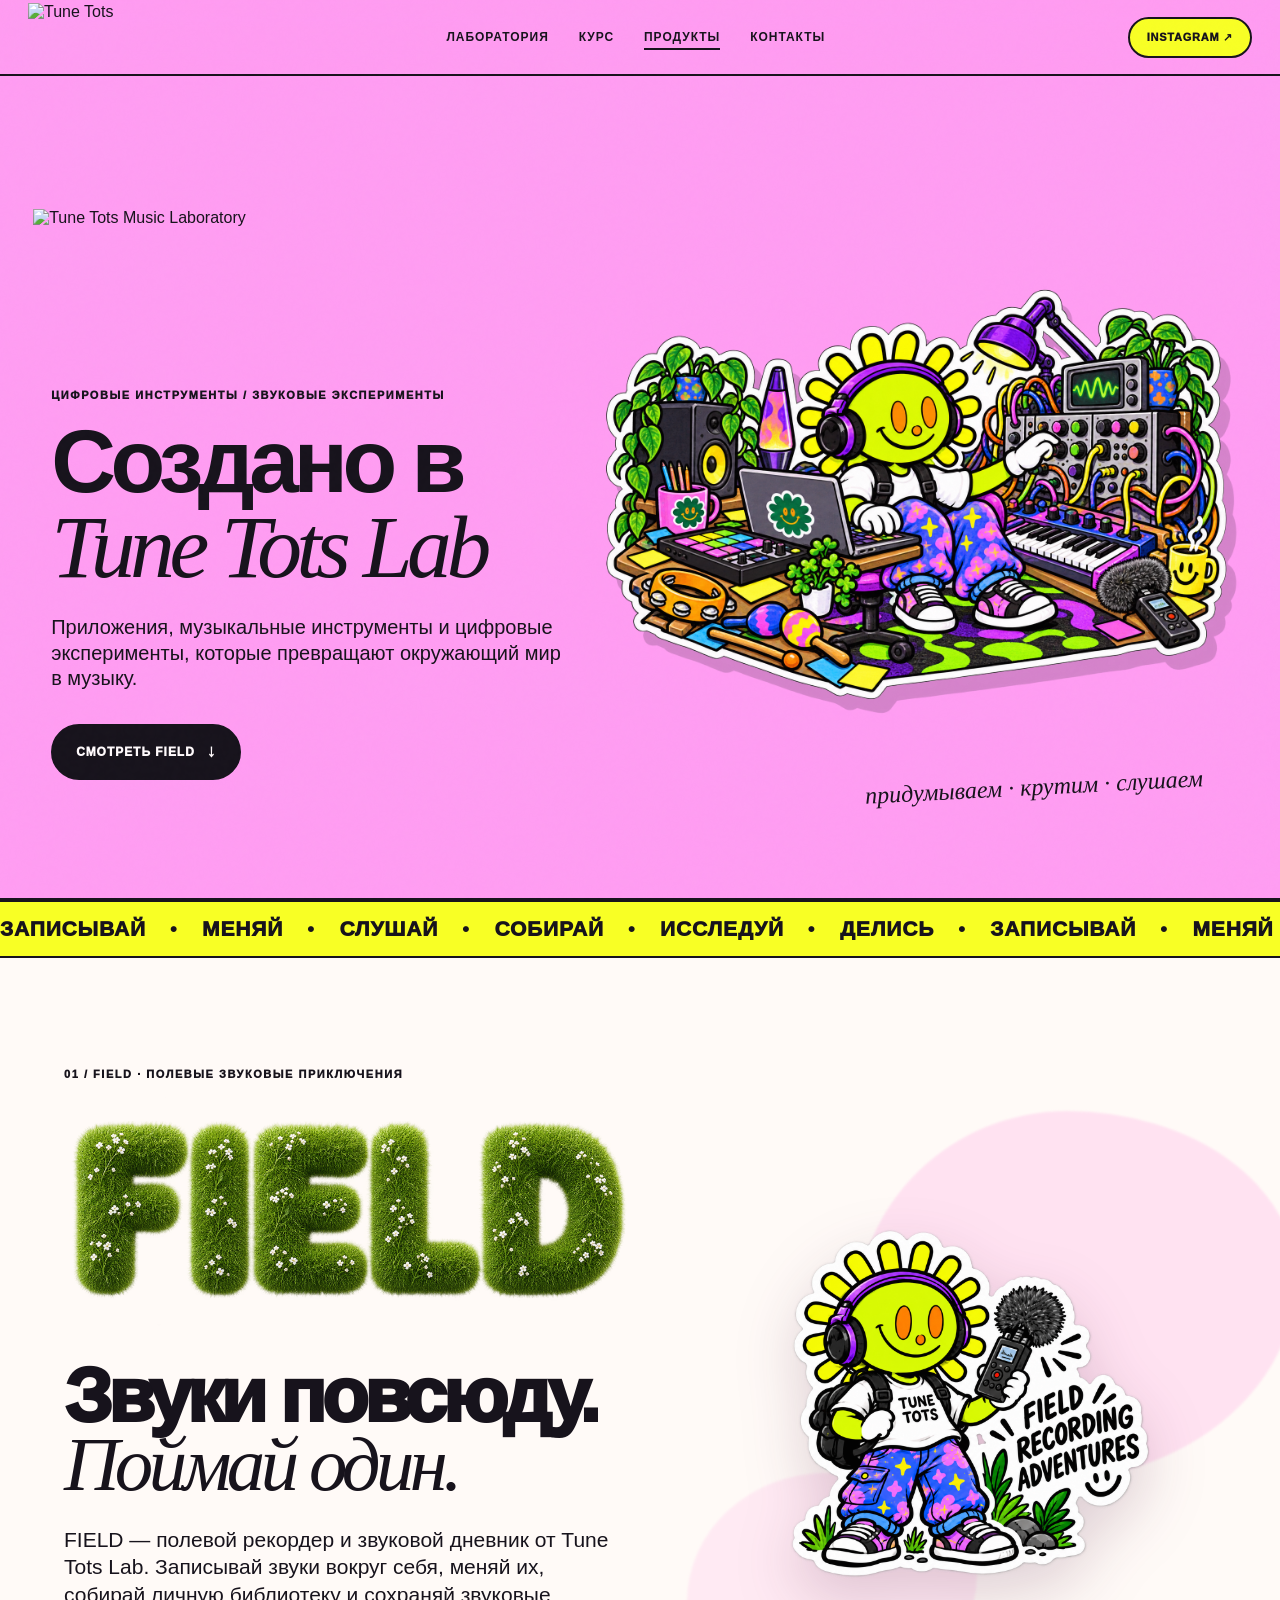
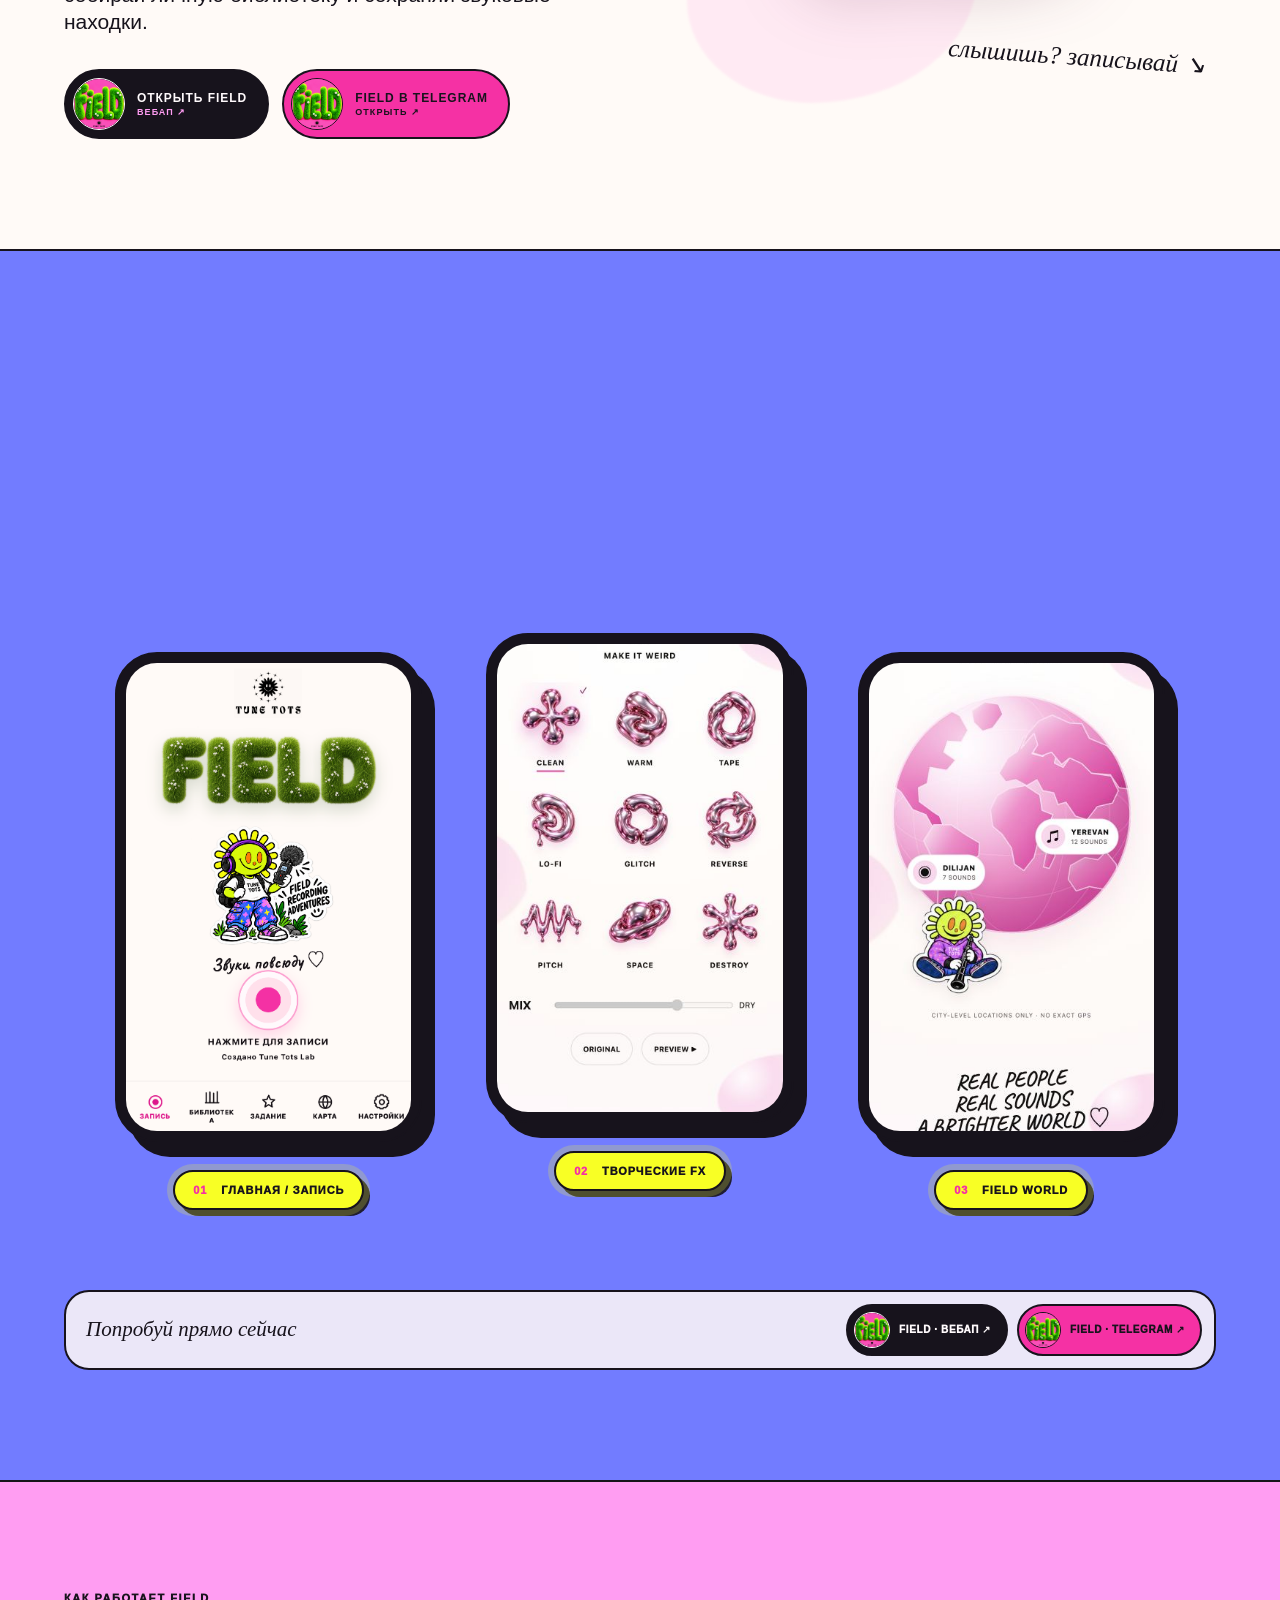
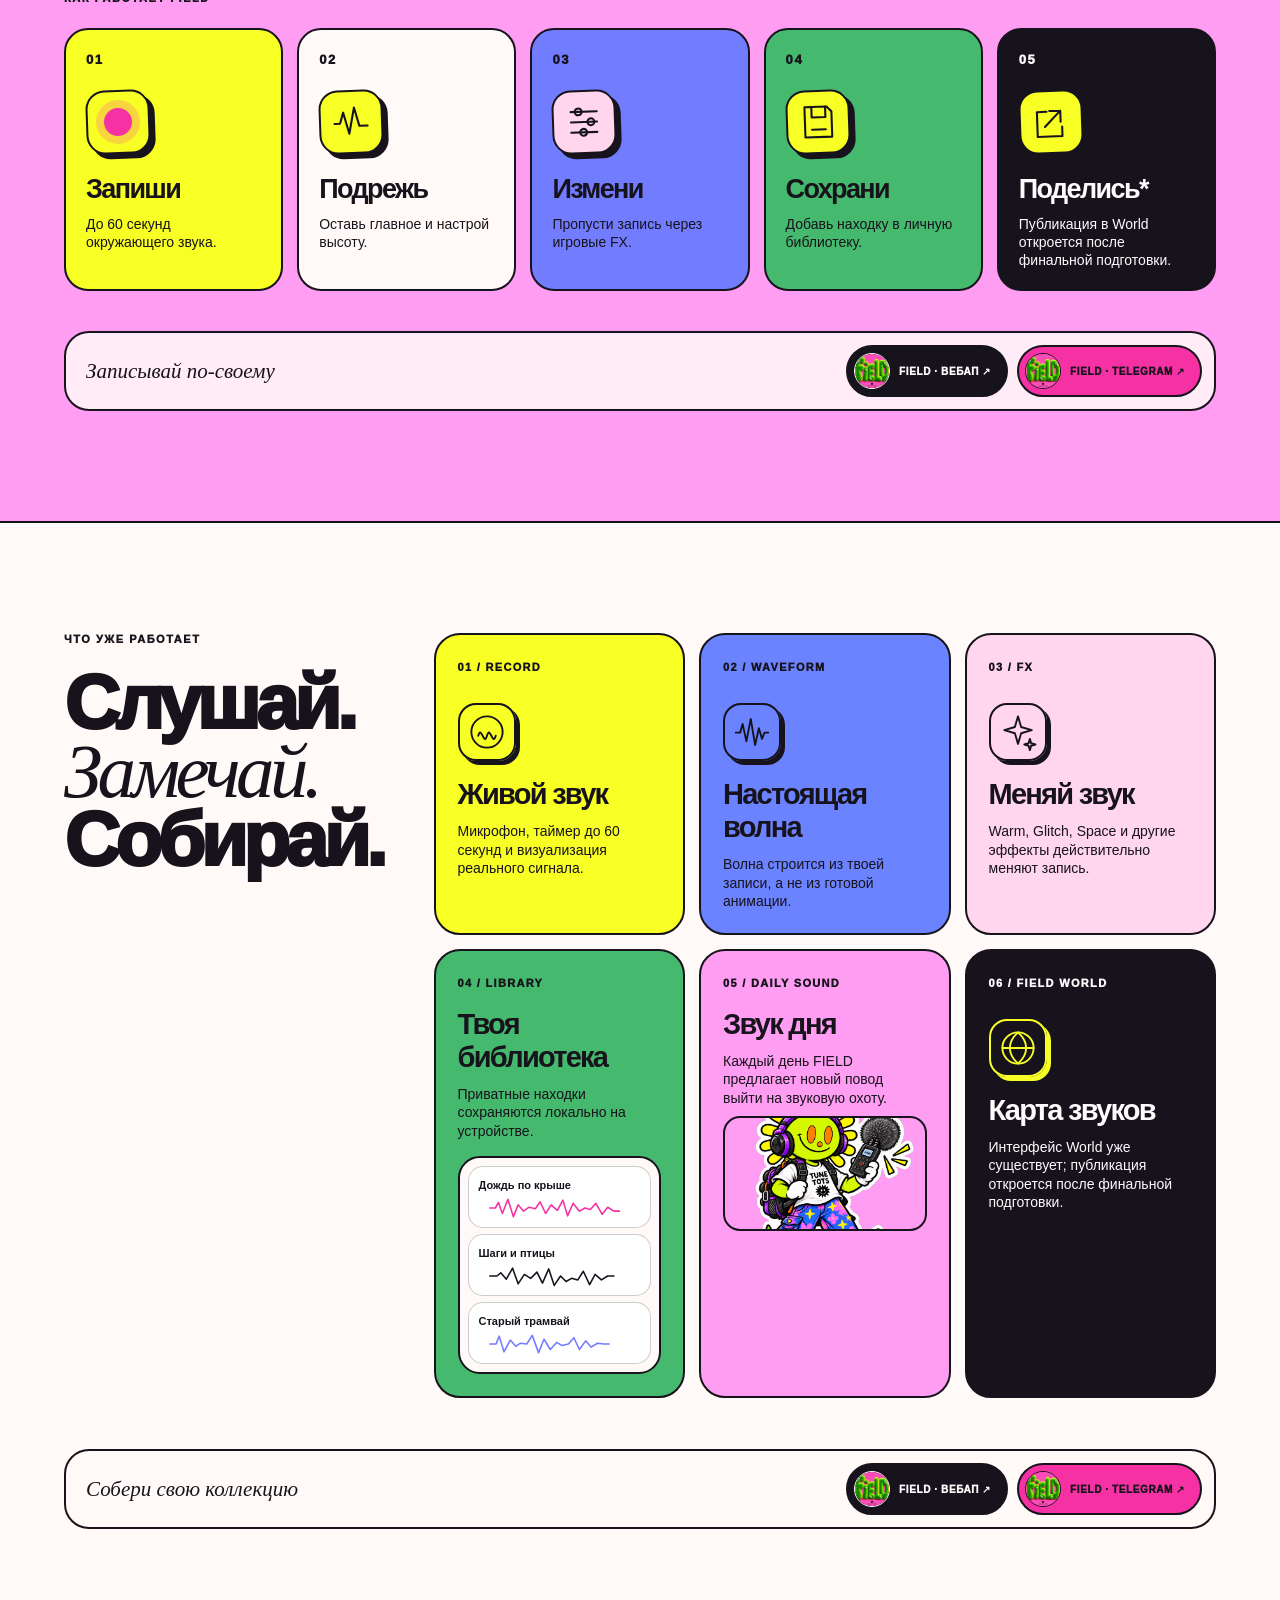
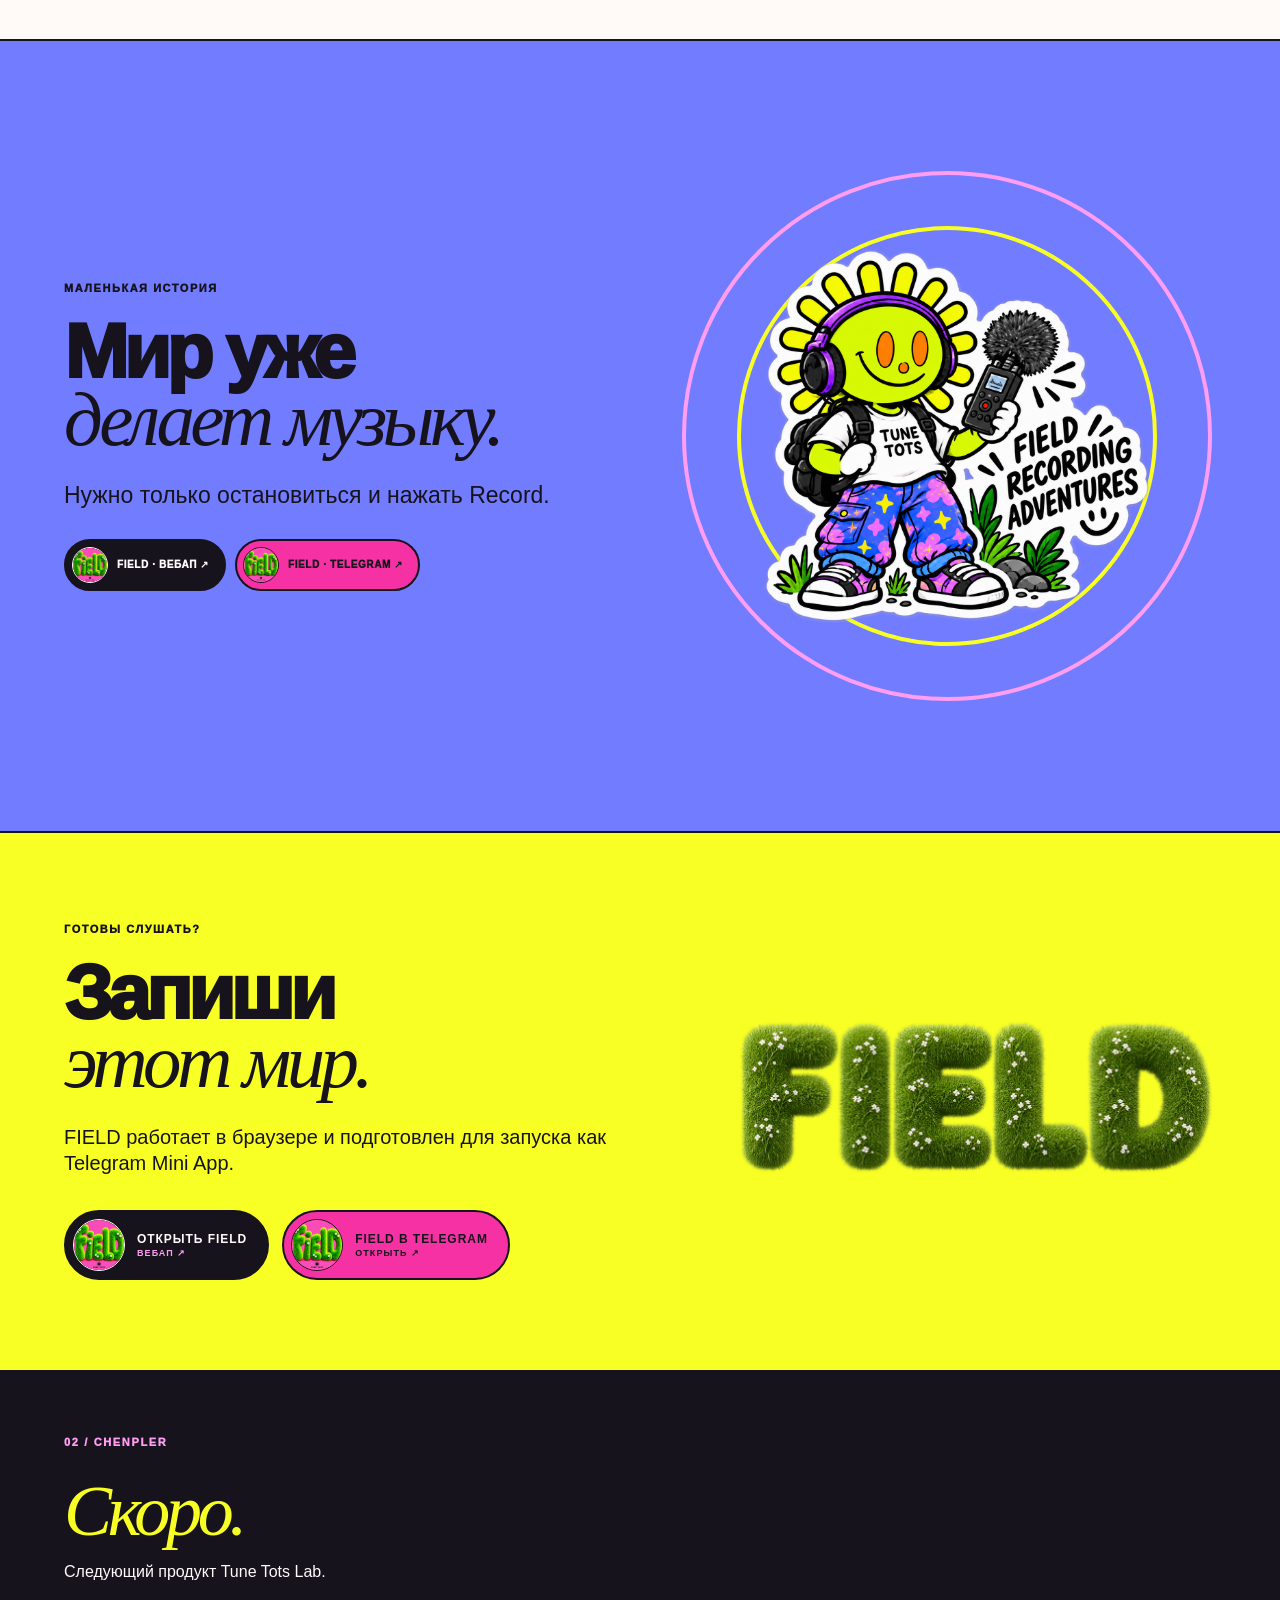
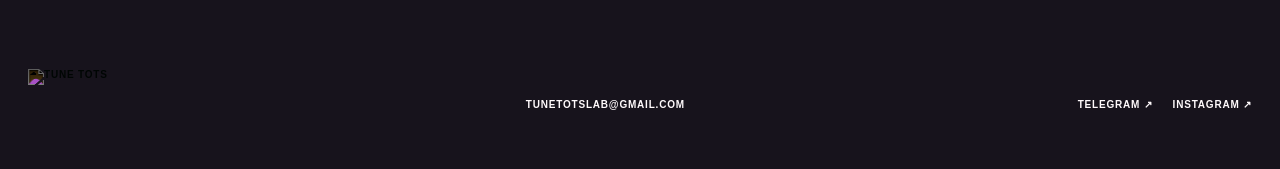
==== made-by/index.html @ f3196894 "Add Made by Tune Tots Lab products page" ====
<!doctype html>
<html lang="ru">
<head>
  <meta charset="utf-8">
  <meta name="viewport" content="width=device-width,initial-scale=1">
  <meta name="description" content="MADE BY Tune Tots Lab — цифровые инструменты и музыкальные приложения лаборатории.">
  <title>MADE BY TUNE TOTS LAB</title>
  <link rel="apple-touch-icon" sizes="180x180" href="../apple-touch-icon.png?v=3">
  <link rel="icon" type="image/png" sizes="64x64" href="../favicon.png?v=3">
  <link rel="shortcut icon" href="../favicon.ico?v=3">
  <link rel="stylesheet" href="styles.css">
</head>
<body>
  <header class="site-nav">
    <a class="brand" href="../" aria-label="Tune Tots — главная">
      <img src="../assets/logo/tune-tots-transparent.png" alt="Tune Tots">
    </a>
    <nav aria-label="Основная навигация">
      <a href="../#about">Лаборатория</a>
      <a href="../#course">Курс</a>
      <a class="is-current" href="#top">Продукты</a>
      <a href="../#contact">Контакты</a>
    </nav>
    <a class="nav-cta" href="https://www.instagram.com/tunetots_lab" target="_blank" rel="noopener">Instagram ↗</a>
  </header>

  <main id="top">
    <section class="made-hero">
      <div class="hero-copy">
        <img class="hero-logo" src="../assets/logo/tune-tots-transparent.png" alt="Tune Tots Music Laboratory">
        <p class="eyebrow">Цифровые инструменты / звуковые эксперименты</p>
        <h1><span>Создано в</span><i>Tune Tots Lab</i></h1>
        <p class="hero-lead">Приложения, музыкальные инструменты и цифровые эксперименты, которые превращают окружающий мир в музыку.</p>
        <a class="button button-dark" href="#field">Смотреть FIELD <span>↓</span></a>
      </div>
      <div class="hero-lab-art">
        <img src="../assets/products/made-by/miley-lab-v1.png" alt="Miley создаёт музыкальное приложение в лаборатории">
        <p>придумываем · крутим · слушаем</p>
      </div>
    </section>

    <section class="marquee" aria-label="Действия в FIELD">
      <div class="marquee-track">
        <div class="marquee-group"><span>ЗАПИСЫВАЙ</span><b>•</b><span>МЕНЯЙ</span><b>•</b><span>СЛУШАЙ</span><b>•</b><span>СОБИРАЙ</span><b>•</b><span>ИССЛЕДУЙ</span><b>•</b><span>ДЕЛИСЬ</span><b>•</b></div>
        <div class="marquee-group" aria-hidden="true"><span>ЗАПИСЫВАЙ</span><b>•</b><span>МЕНЯЙ</span><b>•</b><span>СЛУШАЙ</span><b>•</b><span>СОБИРАЙ</span><b>•</b><span>ИССЛЕДУЙ</span><b>•</b><span>ДЕЛИСЬ</span><b>•</b></div>
      </div>
    </section>

    <section class="field-intro section" id="field">
      <div class="field-copy reveal">
        <p class="eyebrow">01 / FIELD · Полевые звуковые приключения</p>
        <img class="field-logo" src="../assets/products/field/brand/field-wordmark-grass.png" alt="FIELD">
        <h2>Звуки повсюду.<br><i>Поймай один.</i></h2>
        <p class="field-description">FIELD — полевой рекордер и звуковой дневник от Tune Tots Lab. Записывай звуки вокруг себя, меняй их, собирай личную библиотеку и сохраняй звуковые находки.</p>
        <div class="product-actions">
          <a class="app-button" href="https://tunetotslab.github.io/FIELD/" target="_blank" rel="noopener">
            <img src="../assets/products/field/brand/field-app-button.png" alt="">
            <span><strong>Открыть FIELD</strong><small>ВЕБАП ↗</small></span>
          </a>
          <a class="app-button telegram-button" href="https://t.me/field_sound_bot" target="_blank" rel="noopener">
            <img src="../assets/products/field/brand/field-app-button.png" alt="">
            <span><strong>FIELD в Telegram</strong><small>ОТКРЫТЬ ↗</small></span>
          </a>
        </div>
      </div>
      <div class="field-visual reveal">
        <div class="soft-blob blob-one"></div>
        <div class="soft-blob blob-two"></div>
        <img class="field-miley" src="../assets/products/field/mascot/miley-recorder.png" alt="Miley записывает окружающие звуки">
        <p class="hand-note">слышишь? записывай ↘</p>
      </div>
    </section>

    <section class="screens-section section">
      <div class="section-head reveal">
        <div>
          <p class="eyebrow">FIELD на телефоне</p>
          <h2>Внутри<br><i>приложения.</i></h2>
        </div>
        <p>Не макеты интерфейса, а реальные экраны FIELD: главная запись, творческие эффекты и звуковая карта.</p>
      </div>
      <div class="phone-gallery">
        <figure class="phone-card phone-home reveal">
          <div class="phone-shell"><img src="../assets/products/field/screens/home-current-ru.png" alt="Главный экран FIELD с зелёным логотипом"></div>
          <figcaption><span>01</span> Главная / запись</figcaption>
        </figure>
        <figure class="phone-card phone-fx reveal">
          <div class="phone-shell"><img src="../assets/products/field/screens/fx-current.jpg" alt="Экран звуковых эффектов FIELD"></div>
          <figcaption><span>02</span> Творческие FX</figcaption>
        </figure>
        <figure class="phone-card phone-world reveal">
          <div class="phone-shell"><img src="../assets/products/field/screens/world-current.jpg" alt="Экран звуковой карты FIELD"></div>
          <figcaption><span>03</span> FIELD World</figcaption>
        </figure>
      </div>
      <div class="section-launch reveal" aria-label="Открыть FIELD">
        <span>Попробуй прямо сейчас</span>
        <div class="launch-pills">
          <a href="https://tunetotslab.github.io/FIELD/" target="_blank" rel="noopener"><img src="../assets/products/field/brand/field-app-button.png" alt="">FIELD · ВЕБАП ↗</a>
          <a href="https://t.me/field_sound_bot" target="_blank" rel="noopener"><img src="../assets/products/field/brand/field-app-button.png" alt="">FIELD · TELEGRAM ↗</a>
        </div>
      </div>
    </section>

    <section class="flow-section section">
      <p class="eyebrow">Как работает FIELD</p>
      <div class="flow-grid">
        <article><span>01</span><div class="flow-icon flow-record"><i></i></div><h3>Запиши</h3><p>До 60 секунд окружающего звука.</p></article>
        <article><span>02</span><div class="flow-icon"><svg viewBox="0 0 64 64" aria-hidden="true"><path d="M8 34h8l5-16 8 31 8-38 7 27h12"/></svg></div><h3>Подрежь</h3><p>Оставь главное и настрой высоту.</p></article>
        <article><span>03</span><div class="flow-icon flow-fx"><svg viewBox="0 0 64 64" aria-hidden="true"><path d="M13 17h38M13 32h38M13 47h38"/><circle cx="24" cy="17" r="5"/><circle cx="42" cy="32" r="5"/><circle cx="31" cy="47" r="5"/></svg></div><h3>Измени</h3><p>Пропусти запись через игровые FX.</p></article>
        <article><span>04</span><div class="flow-icon"><svg viewBox="0 0 64 64" aria-hidden="true"><path d="M13 10h32l7 7v37H13zM23 10v15h20V10M23 43h20"/></svg></div><h3>Сохрани</h3><p>Добавь находку в личную библиотеку.</p></article>
        <article class="flow-gated"><span>05</span><div class="flow-icon"><svg viewBox="0 0 64 64" aria-hidden="true"><path d="M23 39 46 16M30 16h16v16M48 39v14H12V17h14"/></svg></div><h3>Поделись*</h3><p>Публикация в World откроется после финальной подготовки.</p></article>
      </div>
      <div class="section-launch reveal">
        <span>Записывай по-своему</span>
        <div class="launch-pills">
          <a href="https://tunetotslab.github.io/FIELD/" target="_blank" rel="noopener"><img src="../assets/products/field/brand/field-app-button.png" alt="">FIELD · ВЕБАП ↗</a>
          <a href="https://t.me/field_sound_bot" target="_blank" rel="noopener"><img src="../assets/products/field/brand/field-app-button.png" alt="">FIELD · TELEGRAM ↗</a>
        </div>
      </div>
    </section>

    <section class="features-section section">
      <div class="features-title reveal">
        <p class="eyebrow">Что уже работает</p>
        <h2>Слушай.<br><i>Замечай.</i><br>Собирай.</h2>
      </div>
      <div class="features-grid">
        <article class="feature-card feature-yellow reveal"><span>01 / RECORD</span><div class="feature-icon"><svg viewBox="0 0 64 64" aria-hidden="true"><path d="M18 38c5-18 9 18 14 0s9 18 14 0"/><circle cx="32" cy="32" r="25"/></svg></div><h3>Живой звук</h3><p>Микрофон, таймер до 60 секунд и визуализация реального сигнала.</p></article>
        <article class="feature-card feature-blue reveal"><span>02 / WAVEFORM</span><div class="feature-icon"><svg viewBox="0 0 64 64" aria-hidden="true"><path d="M6 33h7l4-14 6 28 7-36 7 42 6-27 5 17 4-10h6"/></svg></div><h3>Настоящая волна</h3><p>Волна строится из твоей записи, а не из готовой анимации.</p></article>
        <article class="feature-card feature-pink reveal"><span>03 / FX</span><div class="feature-icon"><svg viewBox="0 0 64 64" aria-hidden="true"><path d="m32 7 5 17 17 5-17 5-5 17-5-17-17-5 17-5z"/><path d="m51 43 2 7 7 2-7 2-2 7-2-7-7-2 7-2z"/></svg></div><h3>Меняй звук</h3><p>Warm, Glitch, Space и другие эффекты действительно меняют запись.</p></article>
        <article class="feature-card feature-green library-feature reveal">
          <div><span>04 / LIBRARY</span><h3>Твоя библиотека</h3><p>Приватные находки сохраняются локально на устройстве.</p></div>
          <div class="mini-library" aria-hidden="true">
            <div><strong>Дождь по крыше</strong><svg viewBox="0 0 180 28"><path class="wave-pink" d="M1 14h7l4-7 5 14 7-18 7 22 6-15 7 8 7-5 8 2 6-9 7 15 7-11 8 7 7-13 6 20 7-16 8 10 7-4 7 2 7-8 8 14 7-9 8 5h7"/></svg></div>
            <div><strong>Шаги и птицы</strong><svg viewBox="0 0 180 28"><path d="M1 14h9l5-4 7 8 8-14 7 20 8-12 8 5 8-8 7 14 8-18 7 21 8-12 7 7 7-4 8 2 7-11 8 17 7-13 8 7 8-5h8"/></svg></div>
            <div><strong>Старый трамвай</strong><svg viewBox="0 0 180 28"><path class="wave-blue" d="M1 14h8l4-10 6 20 8-15 7 8 6-4 8 1 7-11 8 22 7-17 8 13 8-9 7 4 8-2 7-8 7 15 8-11 7 8 8-5 8 1h7"/></svg></div>
          </div>
        </article>
        <article class="feature-card feature-daily reveal">
          <div><span>05 / DAILY SOUND</span><h3>Звук дня</h3><p>Каждый день FIELD предлагает новый повод выйти на звуковую охоту.</p></div>
          <img src="../assets/products/field/screens/daily-task-01.png" alt="Звуковая миссия дня в FIELD">
        </article>
        <article class="feature-card feature-dark reveal"><span>06 / FIELD WORLD</span><div class="feature-icon"><svg viewBox="0 0 64 64" aria-hidden="true"><circle cx="32" cy="32" r="25"/><path d="M7 32h50M32 7c9 8 13 16 13 25S41 49 32 57M32 7C23 15 19 23 19 32s4 17 13 25"/></svg></div><h3>Карта звуков</h3><p>Интерфейс World уже существует; публикация откроется после финальной подготовки.</p></article>
      </div>
      <div class="section-launch features-launch reveal">
        <span>Собери свою коллекцию</span>
        <div class="launch-pills">
          <a href="https://tunetotslab.github.io/FIELD/" target="_blank" rel="noopener"><img src="../assets/products/field/brand/field-app-button.png" alt="">FIELD · ВЕБАП ↗</a>
          <a href="https://t.me/field_sound_bot" target="_blank" rel="noopener"><img src="../assets/products/field/brand/field-app-button.png" alt="">FIELD · TELEGRAM ↗</a>
        </div>
      </div>
    </section>

    <section class="miley-story section">
      <div class="story-copy reveal">
        <p class="eyebrow">Маленькая история</p>
        <h2>Мир уже<br><i>делает музыку.</i></h2>
        <p>Нужно только остановиться и нажать Record.</p>
        <div class="launch-pills story-launch">
          <a href="https://tunetotslab.github.io/FIELD/" target="_blank" rel="noopener"><img src="../assets/products/field/brand/field-app-button.png" alt="">FIELD · ВЕБАП ↗</a>
          <a href="https://t.me/field_sound_bot" target="_blank" rel="noopener"><img src="../assets/products/field/brand/field-app-button.png" alt="">FIELD · TELEGRAM ↗</a>
        </div>
      </div>
      <div class="story-art reveal">
        <span class="sound-wave wave-a"></span><span class="sound-wave wave-b"></span>
        <img src="../assets/products/field/mascot/miley-recorder.png" alt="Miley отправляется записывать мир">
      </div>
    </section>

    <section class="final-cta">
      <div>
        <p class="eyebrow">Готовы слушать?</p>
        <h2>Запиши<br><i>этот мир.</i></h2>
        <p>FIELD работает в браузере и подготовлен для запуска как Telegram Mini App.</p>
        <div class="product-actions">
          <a class="app-button" href="https://tunetotslab.github.io/FIELD/" target="_blank" rel="noopener">
            <img src="../assets/products/field/brand/field-app-button.png" alt="">
            <span><strong>Открыть FIELD</strong><small>ВЕБАП ↗</small></span>
          </a>
          <a class="app-button telegram-button" href="https://t.me/field_sound_bot" target="_blank" rel="noopener">
            <img src="../assets/products/field/brand/field-app-button.png" alt="">
            <span><strong>FIELD в Telegram</strong><small>ОТКРЫТЬ ↗</small></span>
          </a>
        </div>
      </div>
      <img src="../assets/products/field/brand/field-wordmark-grass.png" alt="FIELD">
    </section>

    <section class="next-product">
      <span>02 / CHENPLER</span>
      <h2>Скоро.</h2>
      <p>Следующий продукт Tune Tots Lab.</p>
    </section>
  </main>

  <footer>
    <img src="../assets/logo/tune-tots-transparent.png" alt="Tune Tots">
    <a href="mailto:tunetotslab@gmail.com">tunetotslab@gmail.com</a>
    <div><a href="https://t.me/tunetots" target="_blank" rel="noopener">Telegram ↗</a><a href="https://www.instagram.com/tunetots_lab" target="_blank" rel="noopener">Instagram ↗</a></div>
  </footer>

  <script src="script.js"></script>
</body>
</html>
---- made-by/styles.css ----
:root{
  --pink:#ff9df2;--yellow:#f8ff25;--purple:#727cff;--green:#45b96e;--blue:#6b83ff;
  --ink:#17131c;--white:#fffafc;--paper:#fffaf7;--field-pink:#f531a4;--field-soft:#ffd6ee;
  --border:2px solid var(--ink);--radius:28px
}
*{box-sizing:border-box}
html{scroll-behavior:smooth}
body{margin:0;background:var(--pink);color:var(--ink);font-family:Arial,Helvetica,sans-serif;overflow-x:hidden}
body:before{content:"";position:fixed;inset:0;pointer-events:none;opacity:.055;background-image:url("data:image/svg+xml,%3Csvg viewBox='0 0 180 180' xmlns='http://www.w3.org/2000/svg'%3E%3Cfilter id='n'%3E%3CfeTurbulence type='fractalNoise' baseFrequency='.8' numOctaves='3' stitchTiles='stitchTiles'/%3E%3C/filter%3E%3Crect width='100%25' height='100%25' filter='url(%23n)' opacity='.3'/%3E%3C/svg%3E");z-index:50}
img{display:block;max-width:100%}a{color:inherit;text-decoration:none}h1,h2,h3,p{margin-top:0}h1,h2,h3{letter-spacing:-.06em}
.site-nav{height:76px;border-bottom:var(--border);display:flex;align-items:center;justify-content:space-between;padding:0 28px;position:sticky;top:0;background:rgba(255,157,242,.93);backdrop-filter:blur(12px);z-index:40}
.brand{width:116px;height:68px;display:flex;align-items:center}.brand img{width:100%;height:100%;object-fit:contain}
.site-nav nav{display:flex;gap:30px;font-size:12px;font-weight:900;letter-spacing:.08em;text-transform:uppercase}.site-nav nav a{position:relative}.site-nav nav a:after{content:"";position:absolute;left:0;right:100%;bottom:-6px;height:2px;background:var(--ink);transition:right .2s}.site-nav nav a:hover:after,.site-nav nav .is-current:after{right:0}
.nav-cta{border:var(--border);padding:12px 17px;border-radius:999px;background:var(--yellow);font-size:11px;font-weight:1000;letter-spacing:.07em;text-transform:uppercase}
.section{padding:110px 5vw}.eyebrow{font-size:11px;font-weight:1000;letter-spacing:.14em;text-transform:uppercase;margin:0 0 24px}
.made-hero{min-height:calc(100vh - 76px);display:grid;grid-template-columns:.9fr 1.1fr;align-items:center;gap:3vw;padding:70px 4vw 55px;border-bottom:var(--border);overflow:hidden}
.hero-copy{position:relative;z-index:2}.hero-logo{width:290px;height:170px;object-fit:contain;margin:0 0 10px -18px}.hero-copy h1{font-size:clamp(66px,7vw,115px);line-height:.82;margin:0 0 32px}.hero-copy h1 span,.hero-copy h1 i{display:block}.hero-copy h1 i{font-family:Georgia,serif;font-weight:400;margin-top:11px}.hero-lead{font-size:20px;line-height:1.28;max-width:620px;margin-bottom:32px}
.hero-lab-art{position:relative;align-self:stretch;display:flex;align-items:center;justify-content:center}.hero-lab-art img{width:min(780px,100%);max-height:720px;object-fit:contain;filter:drop-shadow(10px 14px 0 rgba(23,19,28,.18))}.hero-lab-art p{position:absolute;right:2vw;bottom:18px;font-family:Georgia,serif;font-style:italic;font-size:24px;transform:rotate(-3deg)}
.button,.app-button{border:var(--border);border-radius:999px;display:inline-flex;align-items:center;justify-content:center;transition:transform .2s,box-shadow .2s}.button:hover,.app-button:hover{transform:translate(-3px,-3px);box-shadow:6px 6px 0 var(--ink)}
.button{padding:16px 23px;font-size:12px;font-weight:1000;letter-spacing:.08em;text-transform:uppercase}.button-dark{background:var(--ink);color:var(--white)}.button-dark span{margin-left:12px;font-size:17px}
.marquee{overflow:hidden;background:var(--yellow);border-top:var(--border);border-bottom:var(--border);white-space:nowrap}.marquee-track{display:flex;width:max-content;padding:15px 0;font-size:21px;font-weight:1000;letter-spacing:.04em;animation:marquee 18s linear infinite}.marquee-group{display:flex;gap:24px;padding-right:24px;flex:none}@keyframes marquee{to{transform:translateX(-50%)}}
.field-intro{background:var(--paper);display:grid;grid-template-columns:1fr .9fr;gap:6vw;align-items:center;overflow:hidden}.field-logo{width:min(620px,100%);height:270px;object-fit:contain;object-position:left center;margin:-24px 0 12px}.field-copy h2,.section-head h2,.features-title h2,.miley-story h2,.final-cta h2{font-size:clamp(55px,6vw,92px);line-height:.88;margin-bottom:28px;font-weight:1000}.field-copy h2 i,.section-head h2 i,.features-title h2 i,.miley-story h2 i,.final-cta h2 i{font-family:Georgia,serif;font-weight:400}.field-description{font-size:21px;line-height:1.3;max-width:700px}
.product-actions{display:flex;flex-wrap:wrap;gap:13px;margin-top:34px}.app-button{background:var(--ink);color:var(--white);padding:7px 20px 7px 7px;gap:12px}.app-button img{width:52px;height:52px;object-fit:cover;border-radius:50%;border:1px solid var(--white)}.app-button span{display:grid;gap:2px;text-align:left}.app-button strong{font-size:12px;letter-spacing:.08em;text-transform:uppercase}.app-button small{font-size:9px;color:var(--pink);font-weight:900;letter-spacing:.12em}.button-telegram{background:var(--field-pink);gap:8px}.button-telegram small{background:var(--paper);padding:4px 7px;border-radius:999px;font-size:8px}
.telegram-button{background:var(--field-pink);color:var(--ink)}.telegram-button img{border-color:var(--ink)}.telegram-button small{color:var(--ink)}
.field-visual{min-height:650px;position:relative;display:grid;place-items:center}.field-miley{width:min(540px,88%);position:relative;z-index:2;object-fit:contain;filter:drop-shadow(0 24px 30px rgba(80,20,62,.18))}.soft-blob{position:absolute;border-radius:48% 52% 57% 43%/56% 45% 55% 44%;background:var(--field-soft);opacity:.65;filter:blur(1px);animation:blob 9s ease-in-out infinite alternate}.blob-one{width:440px;height:370px;right:-80px;top:5%}.blob-two{width:290px;height:230px;left:-20px;bottom:4%;opacity:.42;animation-delay:-4s}.hand-note{position:absolute;right:2%;bottom:5%;font:italic 25px Georgia,serif;transform:rotate(4deg);z-index:3}@keyframes blob{to{transform:translate(12px,-8px) rotate(3deg)}}
.screens-section{background:var(--purple);border-top:var(--border);border-bottom:var(--border);overflow:hidden}.section-head{display:flex;justify-content:space-between;gap:5vw;align-items:flex-end}.section-head>p{font-size:20px;line-height:1.3;max-width:490px;margin-bottom:34px}.phone-gallery{display:flex;align-items:center;justify-content:center;gap:clamp(30px,5vw,80px);margin-top:50px;padding:40px 0}.phone-card{margin:0;position:relative}.phone-home{transform:rotate(-3deg)}.phone-world{transform:rotate(3deg)}.phone-fx{margin-top:-38px}.phone-shell{width:clamp(240px,24vw,345px);aspect-ratio:800/1277;padding:9px;background:var(--ink);border:var(--border);border-radius:42px;box-shadow:13px 15px 0 var(--ink);overflow:hidden}.phone-shell img{width:100%;height:100%;object-fit:cover;border-radius:31px}.phone-card figcaption{margin-top:28px;padding:11px 14px;border:var(--border);background:var(--paper);font-size:11px;font-weight:1000;letter-spacing:.08em;text-transform:uppercase}.phone-card figcaption span{margin-right:12px;color:var(--field-pink)}
.flow-section{background:var(--pink);border-bottom:var(--border)}.flow-grid{display:grid;grid-template-columns:repeat(5,1fr);gap:14px}.flow-grid article{min-height:310px;padding:23px;border:var(--border);border-radius:24px;background:var(--paper);position:relative;overflow:hidden;transition:transform .2s}.flow-grid article:hover{transform:translateY(-5px) rotate(-1deg)}.flow-grid article:nth-child(1){background:var(--yellow)}.flow-grid article:nth-child(3){background:var(--purple)}.flow-grid article:nth-child(4){background:var(--green)}.flow-grid .flow-gated{background:var(--ink);color:var(--white)}.flow-grid article>span{font-size:55px;font-weight:1000;letter-spacing:-.06em}.flow-grid h3{font-size:28px;margin:25px 0 14px}.flow-grid p{font-size:15px;line-height:1.3}.flow-grid article>img{position:absolute;width:105px;right:8px;bottom:5px}.record-mark{position:absolute;right:24px;bottom:24px;width:42px;height:42px;border-radius:50%;background:var(--field-pink);box-shadow:0 0 0 13px rgba(245,49,164,.18)}.wave-mark,.library-mark,.share-mark{position:absolute;right:18px;bottom:2px;font-size:90px;line-height:1;opacity:.45}
.features-section{background:var(--paper);display:grid;grid-template-columns:.7fr 1.3fr;gap:6vw}.features-title{position:sticky;top:120px;align-self:start}.features-grid{display:grid;grid-template-columns:1fr 1fr;gap:14px}.feature-card{border:var(--border);border-radius:26px;padding:26px;min-height:270px;position:relative;overflow:hidden;transition:transform .2s}.feature-card:hover{transform:translateY(-4px) rotate(-.5deg)}.feature-card>span,.feature-card>div>span{font-size:11px;font-weight:1000;letter-spacing:.12em}.feature-card h3{font-size:34px;margin:38px 0 15px}.feature-card p{font-size:16px;line-height:1.32;max-width:480px}.feature-yellow{background:var(--yellow)}.feature-blue{background:var(--blue)}.feature-pink{background:var(--field-soft)}.feature-green{background:var(--green)}.feature-dark{background:var(--ink);color:var(--white)}.feature-dark b{position:absolute;right:18px;bottom:4px;font-size:100px;color:var(--yellow)}.library-feature,.feature-daily{grid-column:span 2;display:grid;grid-template-columns:.8fr 1.2fr;gap:30px;align-items:center;min-height:330px}.mini-library{background:var(--paper);border:var(--border);border-radius:22px;padding:14px;display:grid;gap:10px}.mini-library div{background:#fff;border:1px solid rgba(23,19,28,.22);border-radius:15px;padding:14px}.mini-library strong{font-size:13px}.mini-library i{display:block;height:28px;margin-top:8px;background:linear-gradient(135deg,transparent 42%,var(--ink) 43% 48%,transparent 49%) 0 0/25px 28px}.mini-library .pink-wave{filter:none;background:linear-gradient(135deg,transparent 42%,var(--field-pink) 43% 48%,transparent 49%) 0 0/25px 28px}.mini-library .blue-wave{background:linear-gradient(135deg,transparent 42%,var(--purple) 43% 48%,transparent 49%) 0 0/25px 28px}.feature-daily{background:var(--pink)}.feature-daily img{width:100%;max-height:280px;object-fit:contain;border-radius:20px}
.miley-story{background:var(--purple);display:grid;grid-template-columns:1fr 1fr;gap:6vw;align-items:center;border-top:var(--border);border-bottom:var(--border);overflow:hidden}.story-copy>p:last-child{font-size:23px}.story-art{min-height:570px;position:relative;display:grid;place-items:center}.story-art img{position:relative;z-index:2;width:min(480px,90%)}.sound-wave{position:absolute;border:4px solid var(--yellow);border-radius:50%;width:420px;aspect-ratio:1;animation:ring 5s ease-in-out infinite}.wave-b{width:530px;border-color:var(--pink);animation-delay:-2.5s}@keyframes ring{50%{transform:scale(1.04);opacity:.55}}
.final-cta{background:var(--yellow);padding:90px 5vw;display:grid;grid-template-columns:1.1fr .9fr;gap:6vw;align-items:center;border-bottom:var(--border)}.final-cta>div>p:not(.eyebrow){font-size:20px;line-height:1.3;max-width:600px}.final-cta>img{width:100%;max-height:420px;object-fit:contain}.next-product{background:var(--ink);color:var(--white);padding:60px 5vw}.next-product span{font-size:11px;font-weight:1000;letter-spacing:.15em;color:var(--pink)}.next-product h2{font:italic 72px Georgia,serif;margin:20px 0 10px;color:var(--yellow)}.next-product p{margin:0}
footer{background:var(--ink);color:var(--white);display:flex;justify-content:space-between;align-items:center;padding:28px;font-size:10px;font-weight:900;letter-spacing:.08em;text-transform:uppercase}footer>img{width:105px;height:72px;object-fit:contain;filter:invert(1)}footer>div{display:flex;gap:20px}
.reveal{opacity:0;transform:translateY(24px);transition:opacity .7s ease,transform .7s ease}.reveal.is-visible{opacity:1;transform:none}

/* FIELD component polish */
.phone-card figcaption{width:max-content;margin:28px auto 0;padding:12px 18px;border-radius:999px;background:var(--yellow);box-shadow:0 0 0 6px rgba(248,255,37,.22),6px 6px 0 rgba(23,19,28,.9)}
.phone-card figcaption span{margin-right:10px}
.flow-grid article{min-height:255px;padding:20px}
.flow-grid article>span{font-size:13px;letter-spacing:.12em}
.flow-grid h3{font-size:27px;margin:20px 0 10px}
.flow-grid p{font-size:14px;margin-bottom:0}
.flow-icon{width:64px;height:64px;margin-top:22px;border:2px solid var(--ink);border-radius:19px;background:var(--yellow);display:grid;place-items:center;box-shadow:5px 5px 0 var(--ink);transform:rotate(-2deg)}
.flow-icon svg,.feature-icon svg{width:44px;height:44px;fill:none;stroke:currentColor;stroke-width:3;stroke-linecap:round;stroke-linejoin:round}
.flow-record i{width:28px;height:28px;border-radius:50%;background:var(--field-pink);box-shadow:0 0 0 8px rgba(245,49,164,.2)}
.flow-fx{background:var(--field-soft)}.flow-gated .flow-icon{color:var(--ink)}
.section-launch{margin-top:40px;padding:12px 12px 12px 20px;border:var(--border);border-radius:25px;background:rgba(255,250,247,.86);display:flex;align-items:center;justify-content:space-between;gap:20px}
.section-launch>span{font:italic 21px Georgia,serif}
.launch-pills{display:flex;flex-wrap:wrap;gap:9px}
.launch-pills a{min-height:50px;padding:6px 15px 6px 6px;border:2px solid var(--ink);border-radius:999px;background:var(--ink);color:var(--white);display:flex;align-items:center;gap:9px;font-size:10px;font-weight:1000;letter-spacing:.06em;transition:transform .2s,box-shadow .2s}
.launch-pills a:last-child{background:var(--field-pink);color:var(--ink)}
.launch-pills img{width:36px;height:36px;border:1px solid currentColor;border-radius:50%;object-fit:cover}
.launch-pills a:hover{transform:translateY(-2px);box-shadow:3px 4px 0 var(--ink)}
.features-section{grid-template-columns:.55fr 1.45fr;gap:4vw}
.features-grid{grid-template-columns:repeat(3,1fr)}
.feature-card{min-height:300px;padding:22px}
.feature-card h3{font-size:29px;margin:17px 0 11px}
.feature-card p{font-size:14px;margin-bottom:0}
.feature-icon{width:58px;height:58px;margin-top:28px;border:2px solid currentColor;border-radius:18px;display:grid;place-items:center;box-shadow:4px 4px 0 currentColor}
.feature-icon svg{width:40px;height:40px}.feature-dark .feature-icon{color:var(--yellow)}
.library-feature,.feature-daily{grid-column:auto;display:block;min-height:300px}
.mini-library{margin-top:16px;padding:8px;gap:6px}
.mini-library div{padding:8px 10px}
.mini-library strong{font-size:11px}
.mini-library svg{display:block;width:100%;height:22px;margin-top:4px;fill:none;stroke:var(--ink);stroke-width:2;stroke-linecap:round;stroke-linejoin:round}
.mini-library .wave-pink{stroke:var(--field-pink)}.mini-library .wave-blue{stroke:var(--purple)}
.feature-daily img{height:115px;margin-top:9px;object-fit:cover;object-position:center 38%;border:2px solid var(--ink);border-radius:17px}
.features-launch{grid-column:1/-1;margin-top:0}
.story-copy>p:last-of-type{font-size:23px}.story-launch{margin-top:30px}
@media(max-width:1000px){.site-nav nav{display:none}.made-hero,.field-intro,.features-section,.miley-story,.final-cta{grid-template-columns:1fr}.hero-logo{width:220px;height:125px}.hero-lab-art{min-height:520px}.field-visual{min-height:540px}.flow-grid{grid-template-columns:repeat(2,1fr)}.flow-grid article:last-child{grid-column:span 2}.features-title{position:static}.phone-gallery{gap:25px}.phone-shell{border-radius:30px}.phone-shell img{border-radius:21px}}
@media(max-width:700px){.site-nav{padding:0 14px}.nav-cta{padding:10px 12px;font-size:9px}.made-hero{padding:45px 6vw 40px;grid-template-columns:1fr}.hero-copy h1{font-size:52px}.hero-lead{font-size:17px}.hero-lab-art{min-height:390px;margin-top:18px}.hero-lab-art p{font-size:18px;right:0}.section{padding:75px 6vw}.field-logo{height:auto;margin:10px 0 28px}.field-copy h2,.section-head h2,.features-title h2,.miley-story h2,.final-cta h2{font-size:49px}.field-description{font-size:18px}.product-actions{flex-direction:column;align-items:flex-start}.section-head{display:block}.section-head>p{font-size:17px}.phone-gallery{display:block;padding-bottom:10px}.phone-card{width:min(330px,88vw);margin:0 auto 80px!important;transform:none}.phone-shell{width:100%;box-shadow:8px 10px 0 var(--ink)}.flow-grid{grid-template-columns:1fr}.flow-grid article:last-child{grid-column:auto}.features-grid{grid-template-columns:1fr}.library-feature,.feature-daily{grid-column:auto;grid-template-columns:1fr}.story-art{min-height:440px}.sound-wave{width:300px}.wave-b{width:370px}.final-cta{padding:75px 6vw}.next-product h2{font-size:58px}footer{align-items:flex-start;flex-direction:column;gap:14px}}
@media(max-width:1000px){.features-grid{grid-template-columns:repeat(2,1fr)}}
@media(max-width:700px){.flow-grid{grid-template-columns:1fr 1fr}.flow-grid article:last-child{grid-column:span 2}.flow-grid article{min-height:245px}.features-grid{grid-template-columns:1fr}.section-launch{align-items:flex-start;flex-direction:column;padding:16px}.launch-pills{width:100%;display:grid}.launch-pills a{width:100%}}
@media(max-width:430px){.flow-grid{grid-template-columns:1fr}.flow-grid article:last-child{grid-column:auto}.flow-grid article{min-height:225px}.phone-card figcaption{font-size:9px}.feature-card{min-height:270px}}
@media(prefers-reduced-motion:reduce){html{scroll-behavior:auto}.marquee-track,.soft-blob,.sound-wave{animation:none}.reveal{opacity:1;transform:none;transition:none}.button,.app-button,.feature-card,.flow-grid article{transition:none}}
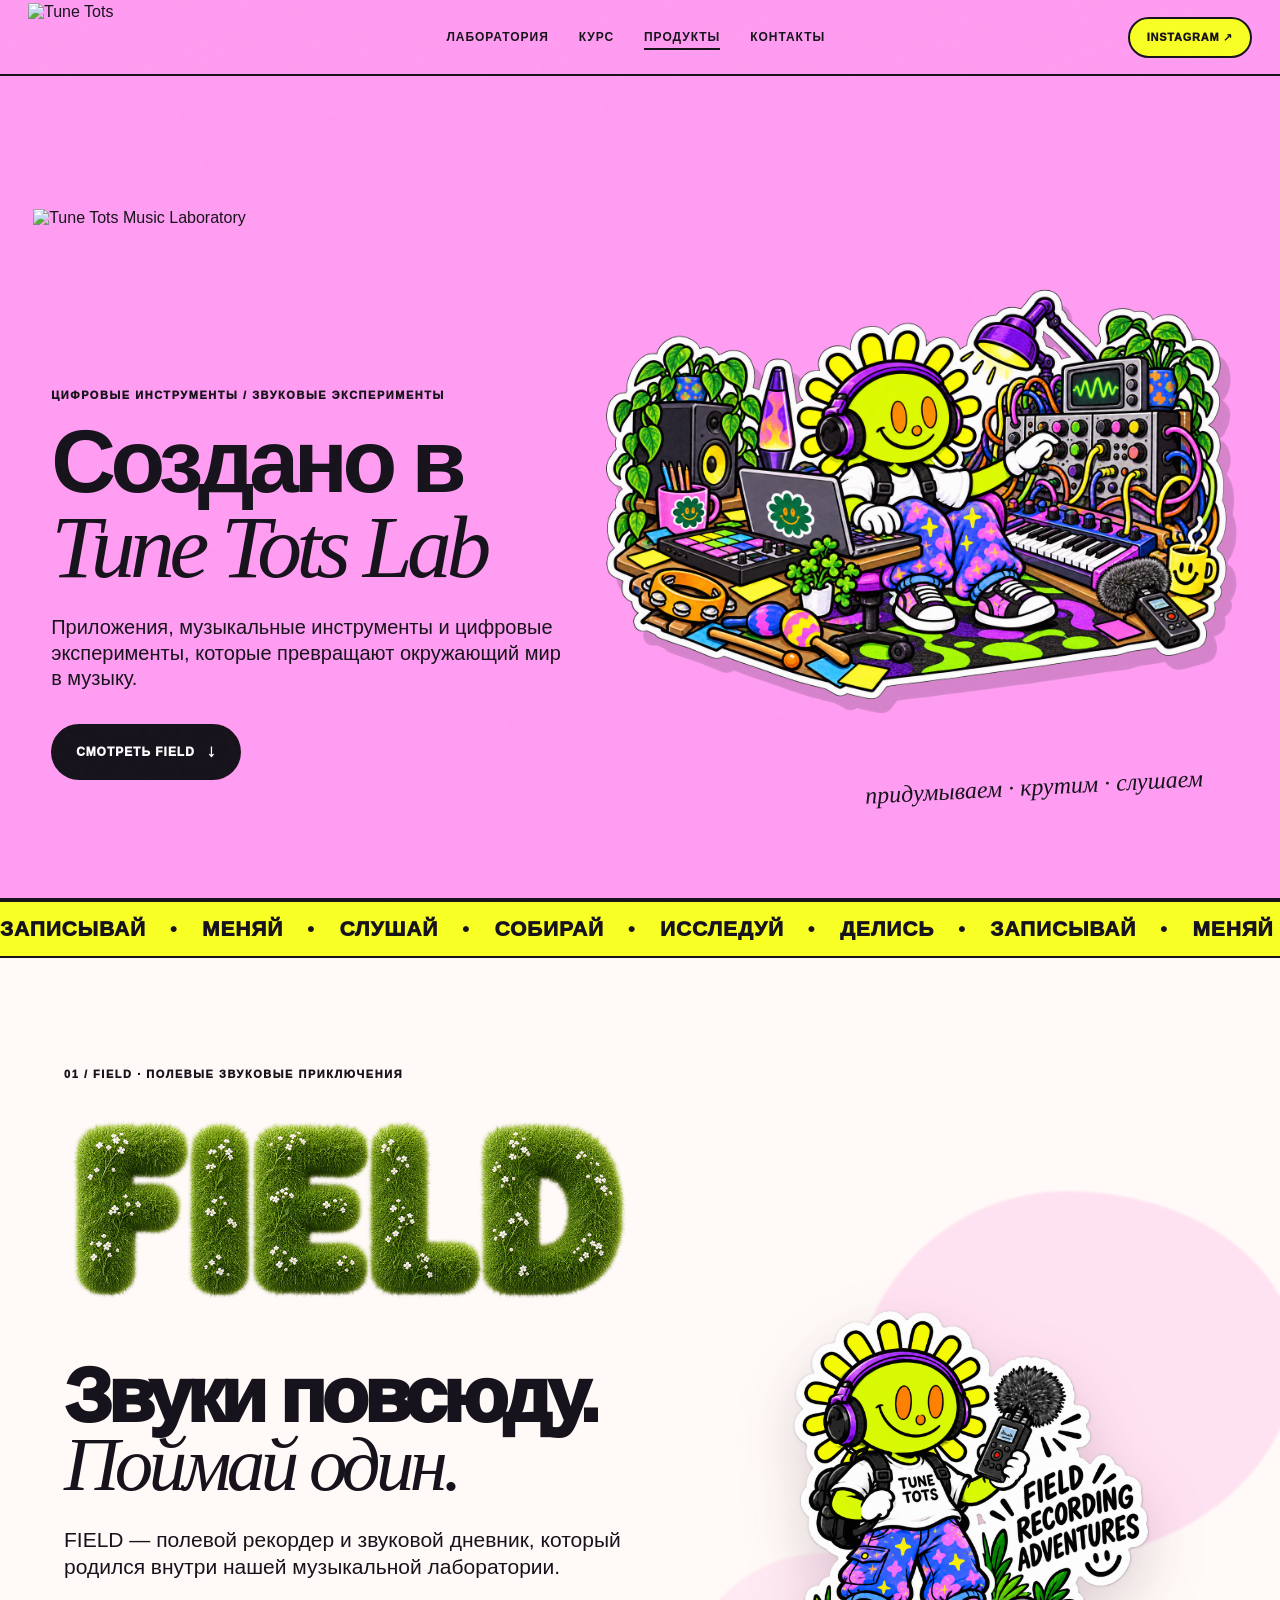
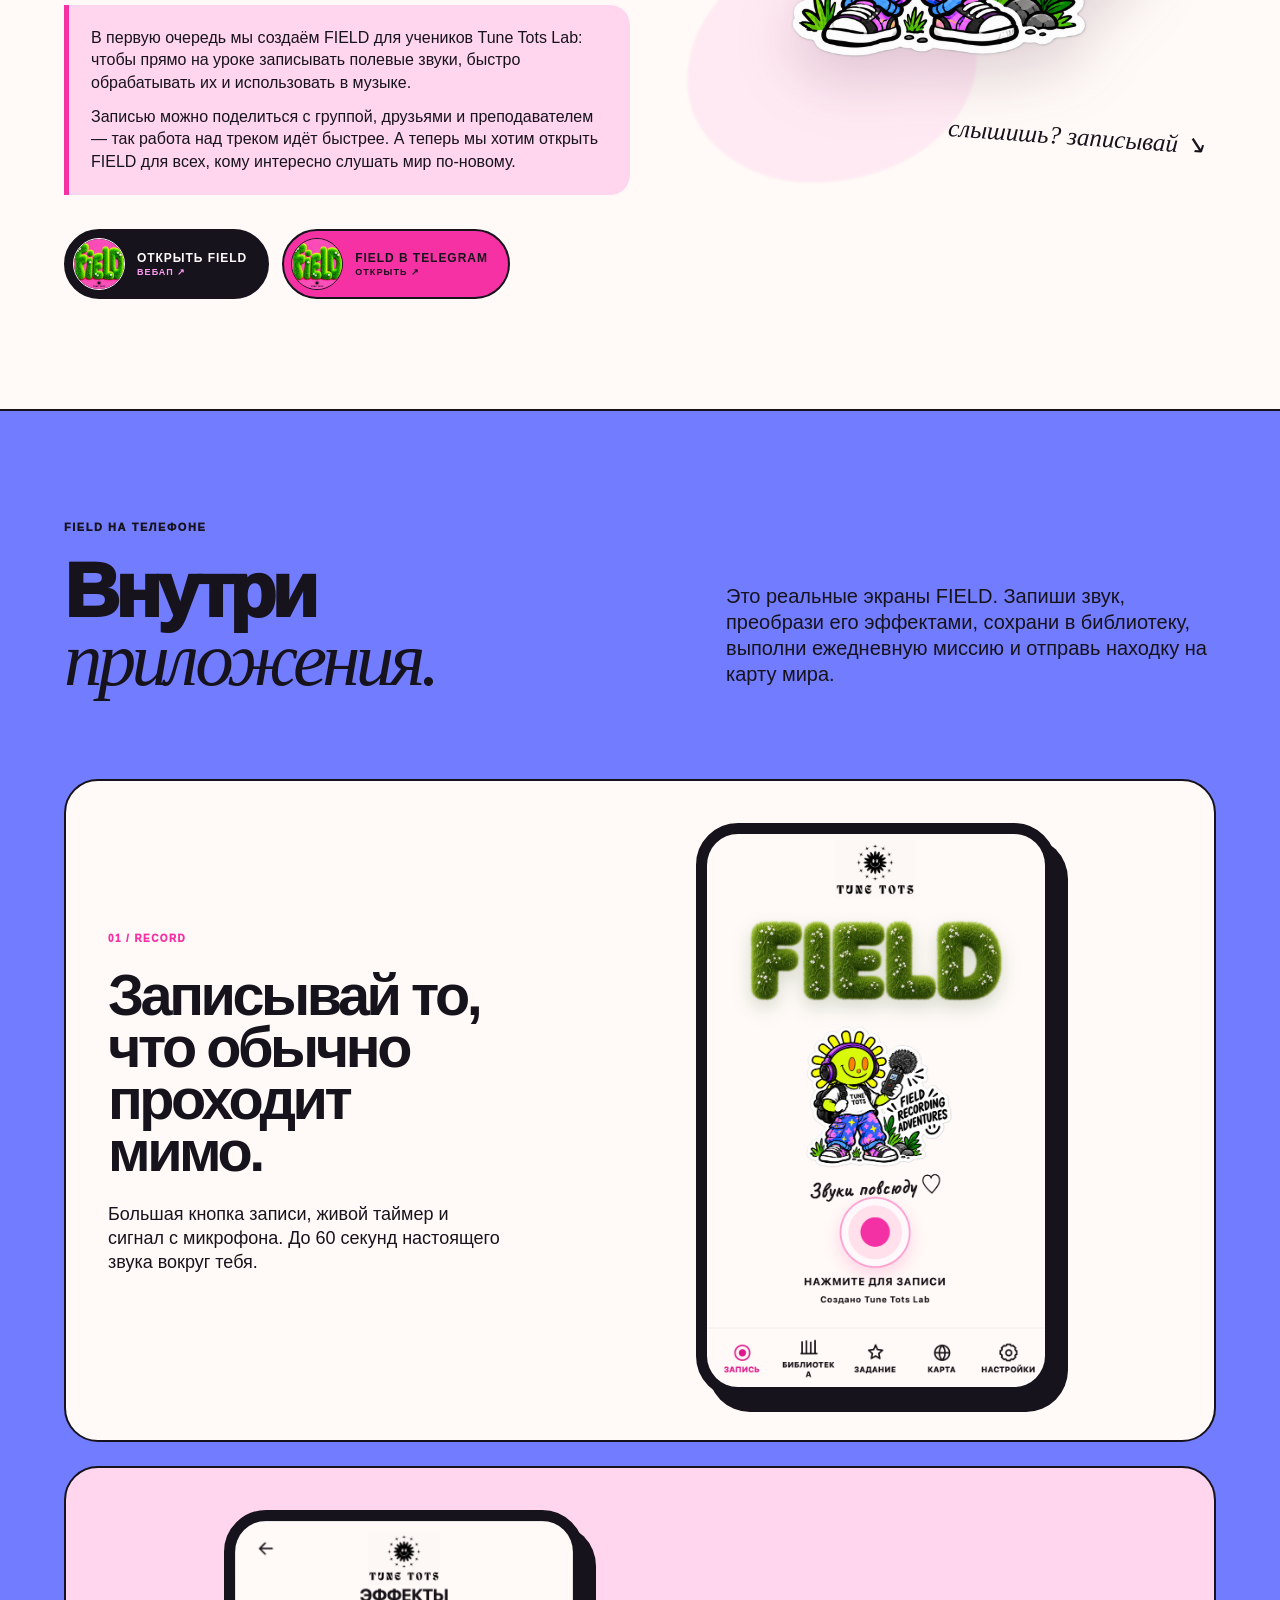
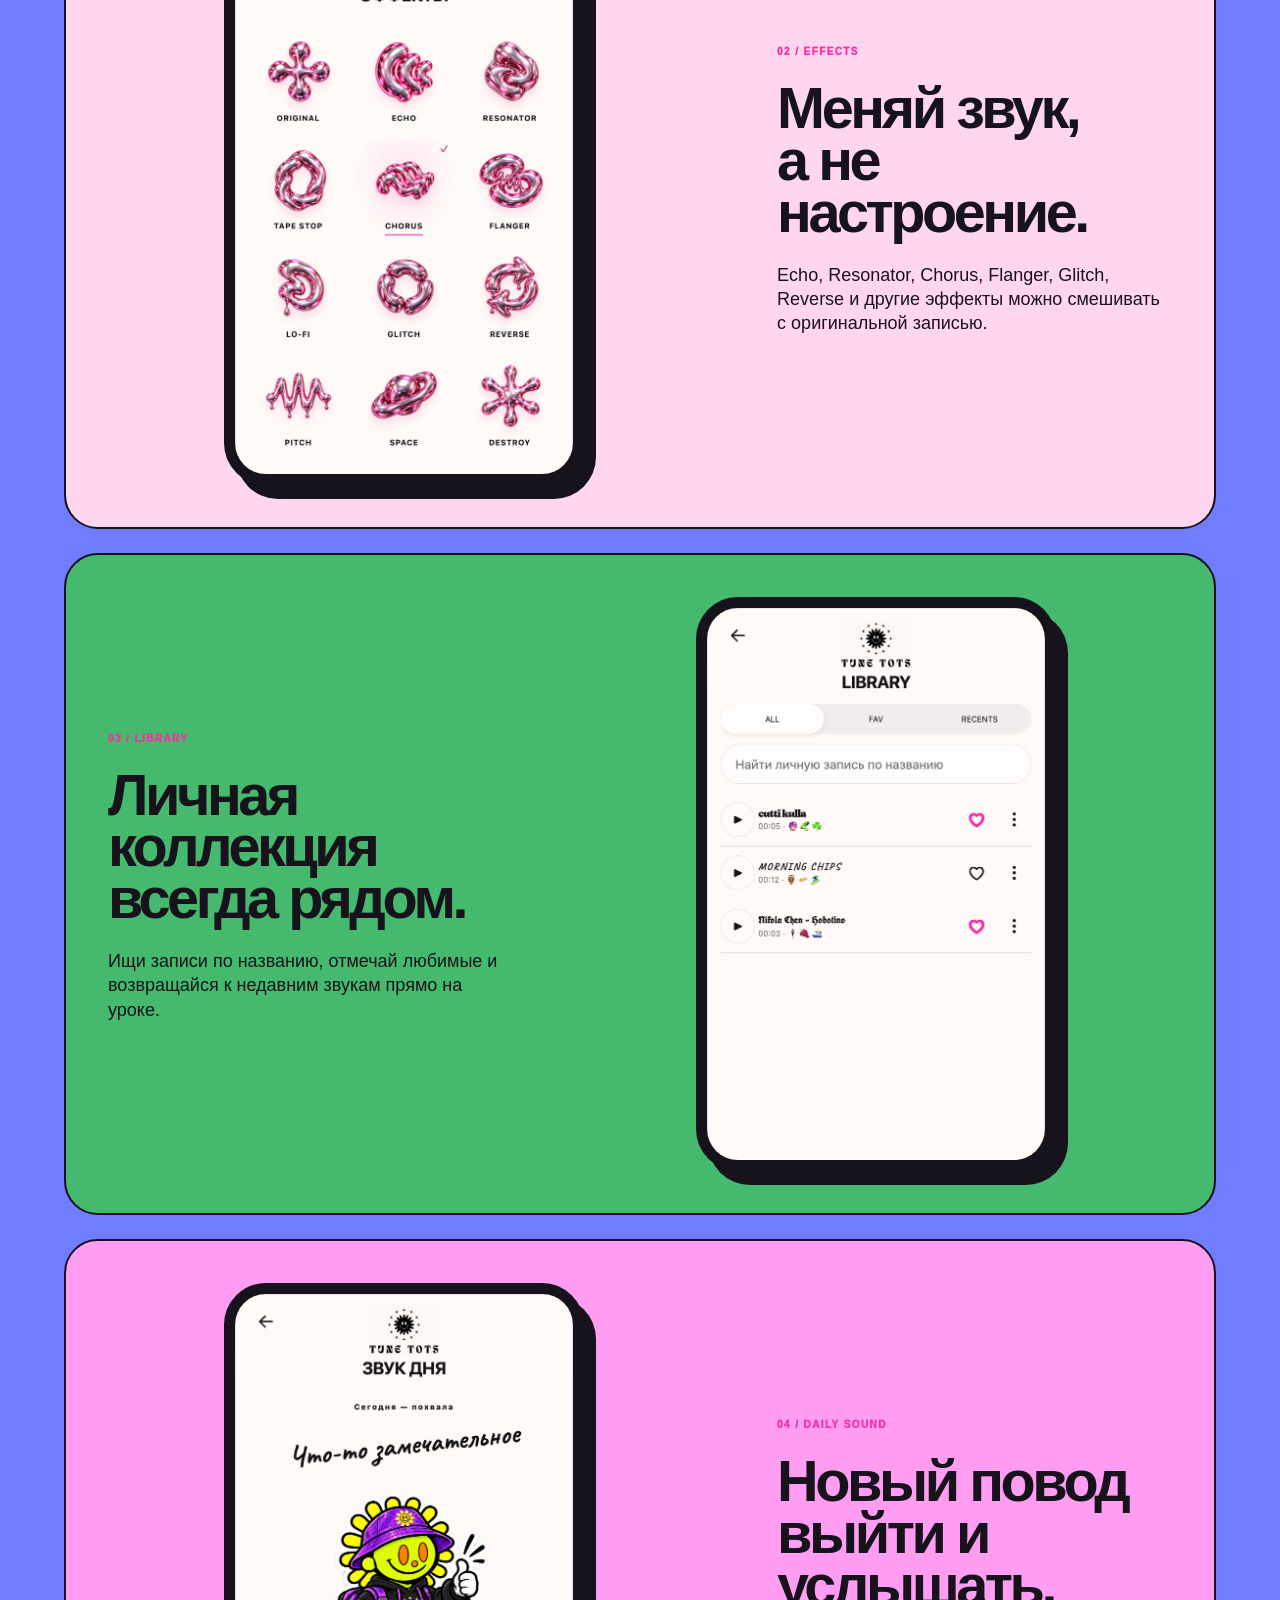
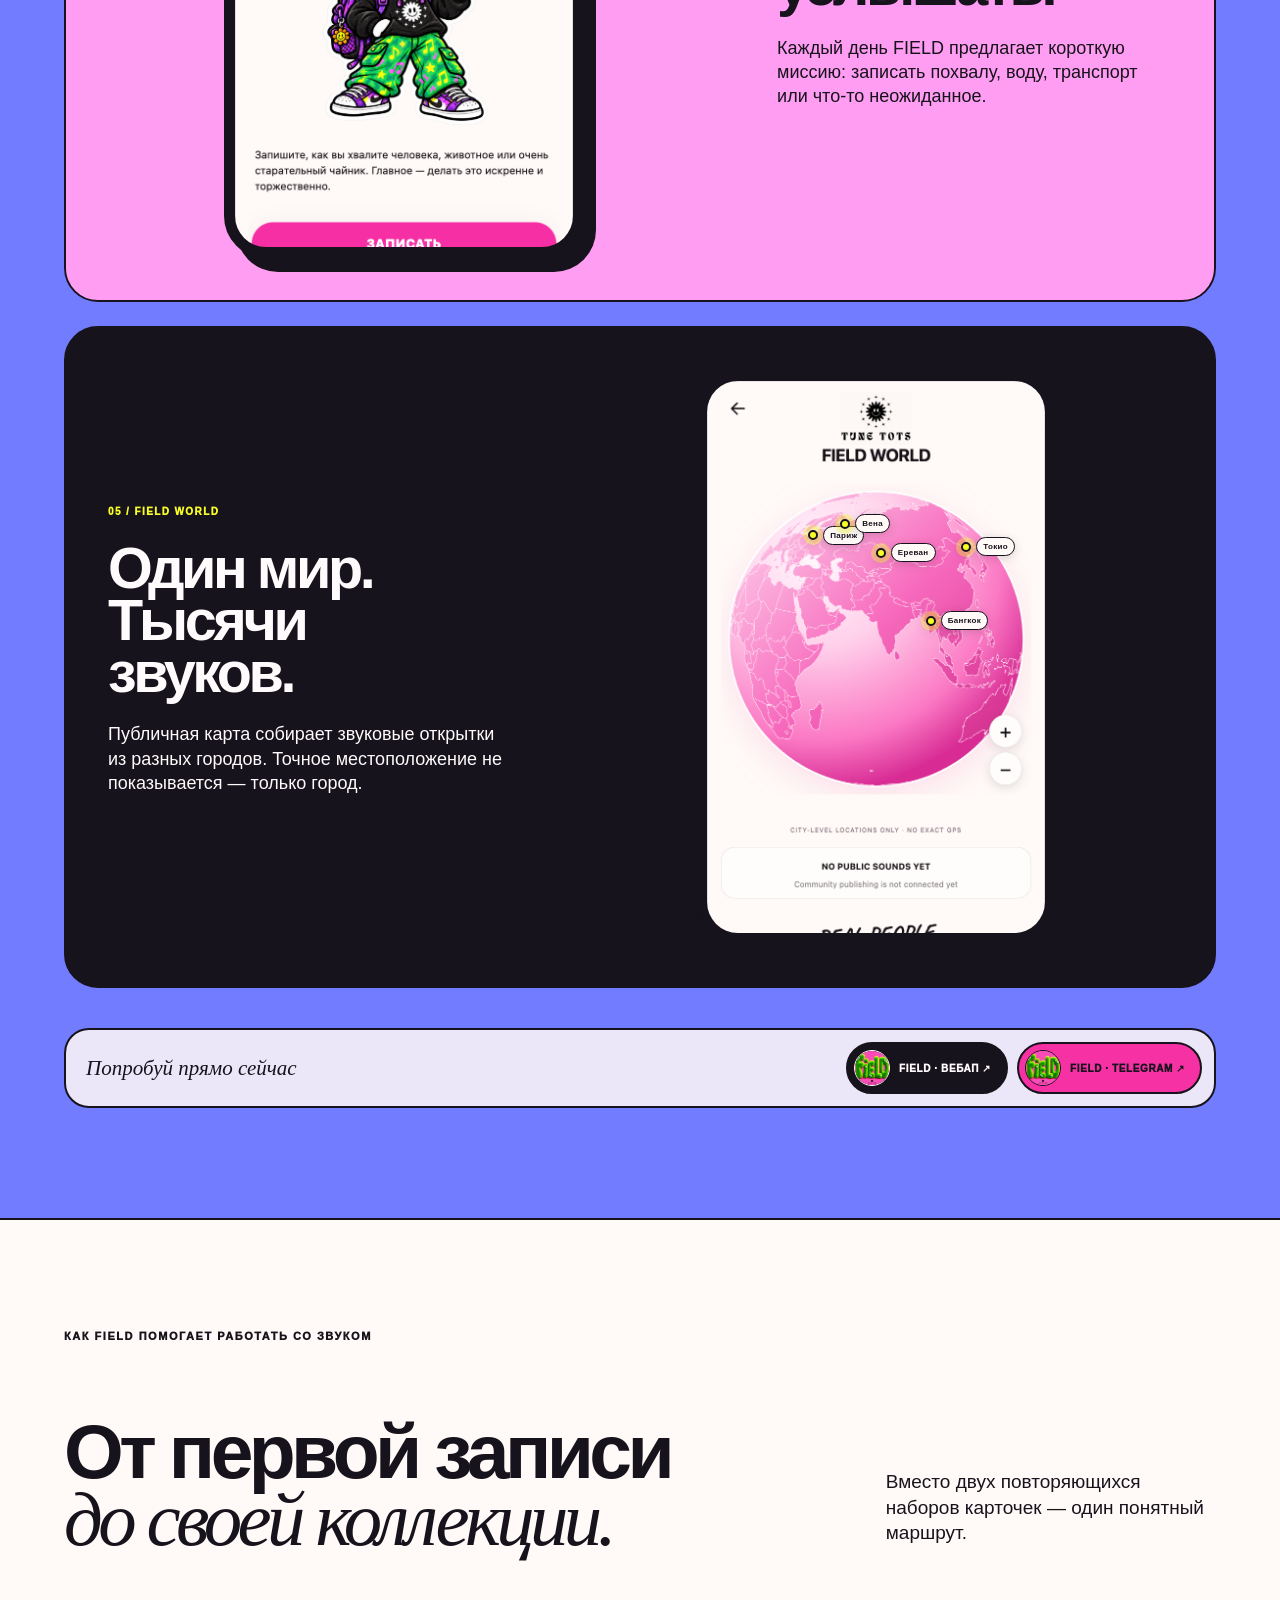
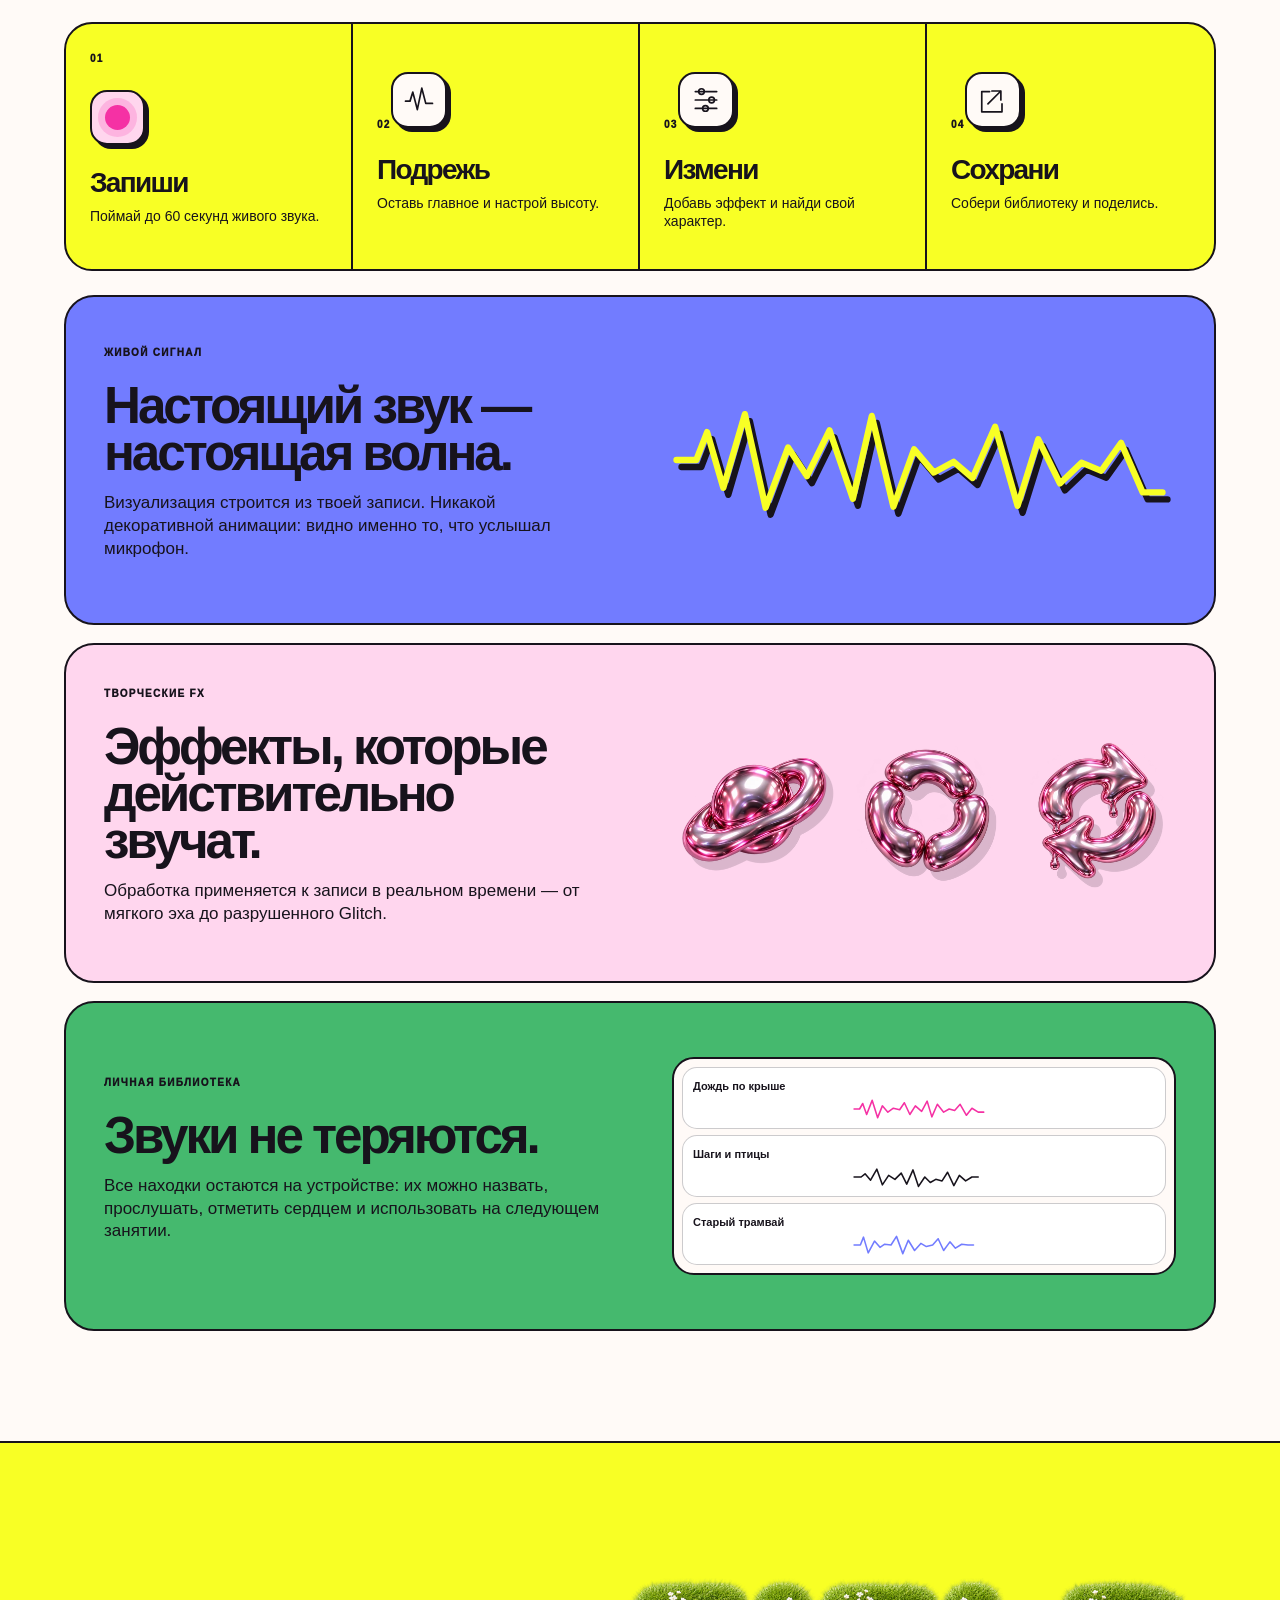
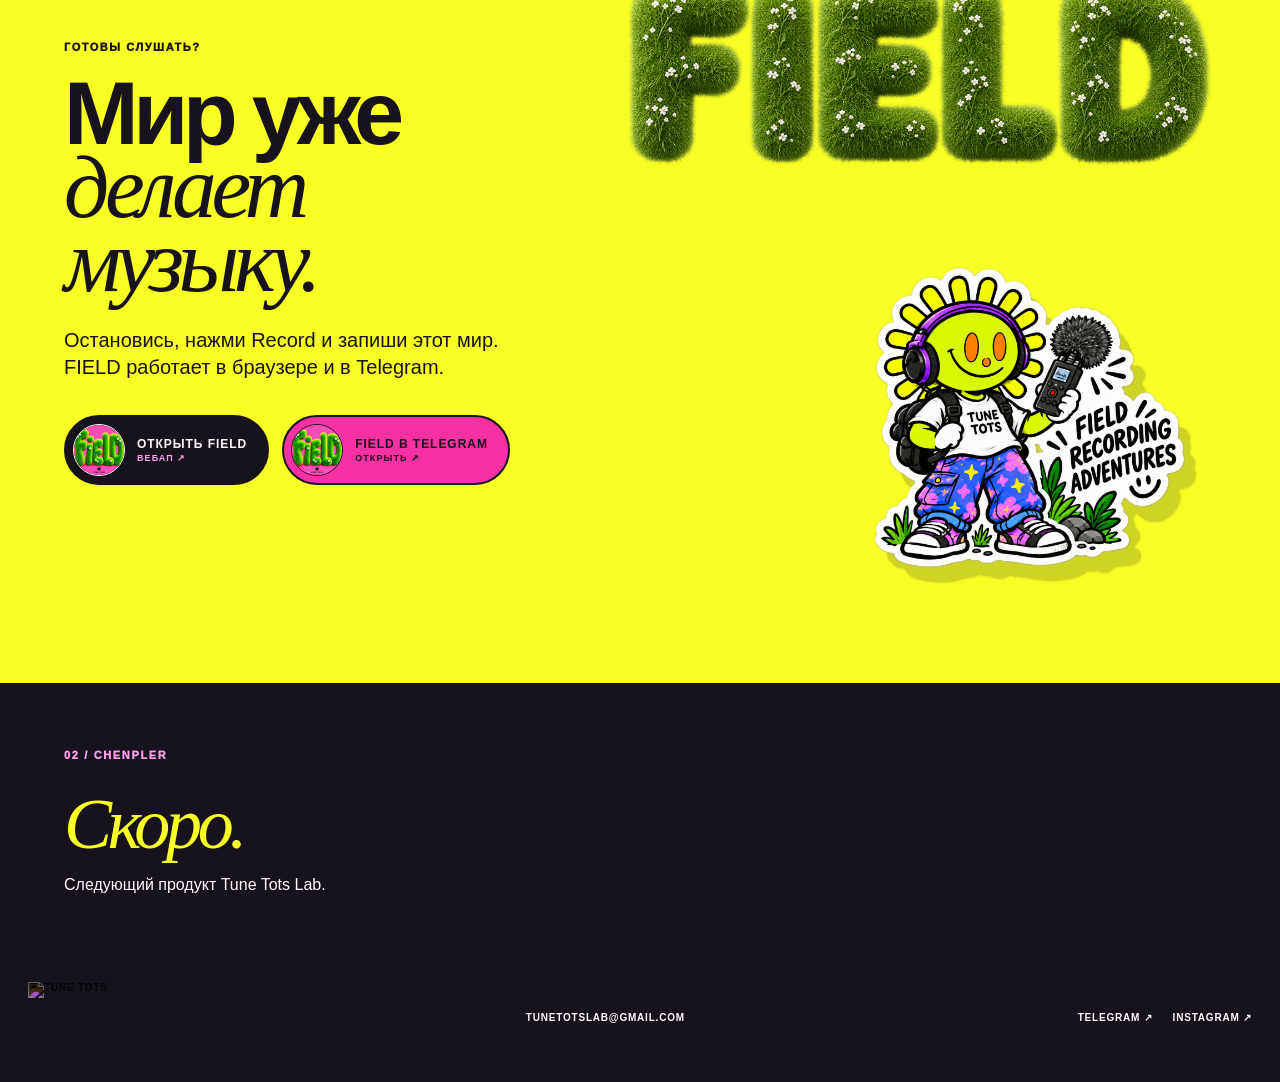
==== commit 07add6f7: "Refine mobile navigation and FIELD product story" ====
--- a/made-by/index.html
+++ b/made-by/index.html
@@ -12,6 +12,7 @@
 </head>
 <body>
   <header class="site-nav">
+    <button class="mobile-menu-toggle" type="button" aria-expanded="false" aria-controls="mobile-menu" aria-label="Открыть меню"><span></span><span></span><span></span></button>
     <a class="brand" href="../" aria-label="Tune Tots — главная">
       <img src="../assets/logo/tune-tots-transparent.png" alt="Tune Tots">
     </a>
@@ -23,6 +24,18 @@
     </nav>
     <a class="nav-cta" href="https://www.instagram.com/tunetots_lab" target="_blank" rel="noopener">Instagram ↗</a>
   </header>
+  <div class="mobile-menu-backdrop" aria-hidden="true"></div>
+  <aside class="mobile-menu" id="mobile-menu" aria-hidden="true">
+    <p>Меню / Tune Tots Lab</p>
+    <nav aria-label="Мобильная навигация">
+      <a href="../#about"><span>01</span>Лаборатория</a>
+      <a href="../#course"><span>02</span>Курс</a>
+      <a href="../#program"><span>03</span>Программа</a>
+      <a class="mobile-products-link" href="#top"><span>04</span>Наши приложения <b>→</b></a>
+      <a href="../#contact"><span>05</span>Контакты</a>
+    </nav>
+    <small>MADE BY TUNE TOTS LAB</small>
+  </aside>
 
   <main id="top">
     <section class="made-hero">
@@ -51,7 +64,11 @@
         <p class="eyebrow">01 / FIELD · Полевые звуковые приключения</p>
         <img class="field-logo" src="../assets/products/field/brand/field-wordmark-grass.png" alt="FIELD">
         <h2>Звуки повсюду.<br><i>Поймай один.</i></h2>
-        <p class="field-description">FIELD — полевой рекордер и звуковой дневник от Tune Tots Lab. Записывай звуки вокруг себя, меняй их, собирай личную библиотеку и сохраняй звуковые находки.</p>
+        <p class="field-description">FIELD — полевой рекордер и звуковой дневник, который родился внутри нашей музыкальной лаборатории.</p>
+        <div class="field-origin">
+          <p>В первую очередь мы создаём FIELD для учеников Tune Tots Lab: чтобы прямо на уроке записывать полевые звуки, быстро обрабатывать их и использовать в музыке.</p>
+          <p>Записью можно поделиться с группой, друзьями и преподавателем — так работа над треком идёт быстрее. А теперь мы хотим открыть FIELD для всех, кому интересно слушать мир по-новому.</p>
+        </div>
         <div class="product-actions">
           <a class="app-button" href="https://tunetotslab.github.io/FIELD/" target="_blank" rel="noopener">
             <img src="../assets/products/field/brand/field-app-button.png" alt="">
@@ -71,28 +88,49 @@
       </div>
     </section>
 
-    <section class="screens-section section">
+    <section class="screens-section section" id="inside-field">
       <div class="section-head reveal">
         <div>
           <p class="eyebrow">FIELD на телефоне</p>
           <h2>Внутри<br><i>приложения.</i></h2>
         </div>
-        <p>Не макеты интерфейса, а реальные экраны FIELD: главная запись, творческие эффекты и звуковая карта.</p>
-      </div>
-      <div class="phone-gallery">
-        <figure class="phone-card phone-home reveal">
-          <div class="phone-shell"><img src="../assets/products/field/screens/home-current-ru.png" alt="Главный экран FIELD с зелёным логотипом"></div>
-          <figcaption><span>01</span> Главная / запись</figcaption>
-        </figure>
-        <figure class="phone-card phone-fx reveal">
-          <div class="phone-shell"><img src="../assets/products/field/screens/fx-current.jpg" alt="Экран звуковых эффектов FIELD"></div>
-          <figcaption><span>02</span> Творческие FX</figcaption>
-        </figure>
-        <figure class="phone-card phone-world reveal">
-          <div class="phone-shell"><img src="../assets/products/field/screens/world-current.jpg" alt="Экран звуковой карты FIELD"></div>
-          <figcaption><span>03</span> FIELD World</figcaption>
-        </figure>
-      </div>
+        <p>Это реальные экраны FIELD. Запиши звук, преобрази его эффектами, сохрани в библиотеку, выполни ежедневную миссию и отправь находку на карту мира.</p>
+      </div>
+
+      <div class="app-showcase-grid">
+        <article class="screen-story screen-record reveal">
+          <div class="screen-copy"><span>01 / RECORD</span><h3>Записывай то,<br>что обычно проходит мимо.</h3><p>Большая кнопка записи, живой таймер и сигнал с микрофона. До 60 секунд настоящего звука вокруг тебя.</p></div>
+          <div class="phone-shell"><img src="../assets/products/field/screens/home-current-ru.png" alt="Главный экран записи FIELD"></div>
+        </article>
+
+        <article class="screen-story screen-effects reveal">
+          <div class="phone-shell"><img src="../assets/products/field/screens/fx-latest.png" alt="Экран эффектов FIELD"></div>
+          <div class="screen-copy"><span>02 / EFFECTS</span><h3>Меняй звук,<br>а не настроение.</h3><p>Echo, Resonator, Chorus, Flanger, Glitch, Reverse и другие эффекты можно смешивать с оригинальной записью.</p></div>
+        </article>
+
+        <article class="screen-story screen-library reveal">
+          <div class="screen-copy"><span>03 / LIBRARY</span><h3>Личная коллекция<br>всегда рядом.</h3><p>Ищи записи по названию, отмечай любимые и возвращайся к недавним звукам прямо на уроке.</p></div>
+          <div class="phone-shell"><img src="../assets/products/field/screens/library-latest.png" alt="Библиотека личных записей FIELD"></div>
+        </article>
+
+        <article class="screen-story screen-daily reveal">
+          <div class="phone-shell"><img src="../assets/products/field/screens/daily-latest.png" alt="Ежедневное звуковое задание FIELD"></div>
+          <div class="screen-copy"><span>04 / DAILY SOUND</span><h3>Новый повод<br>выйти и услышать.</h3><p>Каждый день FIELD предлагает короткую миссию: записать похвалу, воду, транспорт или что-то неожиданное.</p></div>
+        </article>
+
+        <article class="screen-story screen-world reveal" id="field-world">
+          <div class="screen-copy"><span>05 / FIELD WORLD</span><h3>Один мир.<br>Тысячи звуков.</h3><p>Публичная карта собирает звуковые открытки из разных городов. Точное местоположение не показывается — только город.</p></div>
+          <div class="world-phone phone-shell">
+            <img src="../assets/products/field/screens/world-latest.png" alt="Глобус FIELD World с городами">
+            <span class="city-pin pin-paris"><i></i><b>Париж</b></span>
+            <span class="city-pin pin-vienna"><i></i><b>Вена</b></span>
+            <span class="city-pin pin-yerevan"><i></i><b>Ереван</b></span>
+            <span class="city-pin pin-bangkok"><i></i><b>Бангкок</b></span>
+            <span class="city-pin pin-tokyo"><i></i><b>Токио</b></span>
+          </div>
+        </article>
+      </div>
+
       <div class="section-launch reveal" aria-label="Открыть FIELD">
         <span>Попробуй прямо сейчас</span>
         <div class="launch-pills">
@@ -102,89 +140,56 @@
       </div>
     </section>
 
-    <section class="flow-section section">
-      <p class="eyebrow">Как работает FIELD</p>
-      <div class="flow-grid">
-        <article><span>01</span><div class="flow-icon flow-record"><i></i></div><h3>Запиши</h3><p>До 60 секунд окружающего звука.</p></article>
-        <article><span>02</span><div class="flow-icon"><svg viewBox="0 0 64 64" aria-hidden="true"><path d="M8 34h8l5-16 8 31 8-38 7 27h12"/></svg></div><h3>Подрежь</h3><p>Оставь главное и настрой высоту.</p></article>
-        <article><span>03</span><div class="flow-icon flow-fx"><svg viewBox="0 0 64 64" aria-hidden="true"><path d="M13 17h38M13 32h38M13 47h38"/><circle cx="24" cy="17" r="5"/><circle cx="42" cy="32" r="5"/><circle cx="31" cy="47" r="5"/></svg></div><h3>Измени</h3><p>Пропусти запись через игровые FX.</p></article>
-        <article><span>04</span><div class="flow-icon"><svg viewBox="0 0 64 64" aria-hidden="true"><path d="M13 10h32l7 7v37H13zM23 10v15h20V10M23 43h20"/></svg></div><h3>Сохрани</h3><p>Добавь находку в личную библиотеку.</p></article>
-        <article class="flow-gated"><span>05</span><div class="flow-icon"><svg viewBox="0 0 64 64" aria-hidden="true"><path d="M23 39 46 16M30 16h16v16M48 39v14H12V17h14"/></svg></div><h3>Поделись*</h3><p>Публикация в World откроется после финальной подготовки.</p></article>
-      </div>
-      <div class="section-launch reveal">
-        <span>Записывай по-своему</span>
-        <div class="launch-pills">
-          <a href="https://tunetotslab.github.io/FIELD/" target="_blank" rel="noopener"><img src="../assets/products/field/brand/field-app-button.png" alt="">FIELD · ВЕБАП ↗</a>
-          <a href="https://t.me/field_sound_bot" target="_blank" rel="noopener"><img src="../assets/products/field/brand/field-app-button.png" alt="">FIELD · TELEGRAM ↗</a>
-        </div>
-      </div>
-    </section>
-
-    <section class="features-section section">
-      <div class="features-title reveal">
-        <p class="eyebrow">Что уже работает</p>
-        <h2>Слушай.<br><i>Замечай.</i><br>Собирай.</h2>
-      </div>
-      <div class="features-grid">
-        <article class="feature-card feature-yellow reveal"><span>01 / RECORD</span><div class="feature-icon"><svg viewBox="0 0 64 64" aria-hidden="true"><path d="M18 38c5-18 9 18 14 0s9 18 14 0"/><circle cx="32" cy="32" r="25"/></svg></div><h3>Живой звук</h3><p>Микрофон, таймер до 60 секунд и визуализация реального сигнала.</p></article>
-        <article class="feature-card feature-blue reveal"><span>02 / WAVEFORM</span><div class="feature-icon"><svg viewBox="0 0 64 64" aria-hidden="true"><path d="M6 33h7l4-14 6 28 7-36 7 42 6-27 5 17 4-10h6"/></svg></div><h3>Настоящая волна</h3><p>Волна строится из твоей записи, а не из готовой анимации.</p></article>
-        <article class="feature-card feature-pink reveal"><span>03 / FX</span><div class="feature-icon"><svg viewBox="0 0 64 64" aria-hidden="true"><path d="m32 7 5 17 17 5-17 5-5 17-5-17-17-5 17-5z"/><path d="m51 43 2 7 7 2-7 2-2 7-2-7-7-2 7-2z"/></svg></div><h3>Меняй звук</h3><p>Warm, Glitch, Space и другие эффекты действительно меняют запись.</p></article>
-        <article class="feature-card feature-green library-feature reveal">
-          <div><span>04 / LIBRARY</span><h3>Твоя библиотека</h3><p>Приватные находки сохраняются локально на устройстве.</p></div>
+    <section class="field-toolkit section" id="field-toolkit">
+      <div class="toolkit-head reveal">
+        <p class="eyebrow">Как FIELD помогает работать со звуком</p>
+        <h2>От первой записи<br><i>до своей коллекции.</i></h2>
+        <p>Вместо двух повторяющихся наборов карточек — один понятный маршрут.</p>
+      </div>
+
+      <div class="process-line reveal">
+        <article><span>01</span><b class="process-record"></b><h3>Запиши</h3><p>Поймай до 60 секунд живого звука.</p></article>
+        <article><span>02</span><svg viewBox="0 0 64 64" aria-hidden="true"><path d="M8 34h8l5-16 8 31 8-38 7 27h12"/></svg><h3>Подрежь</h3><p>Оставь главное и настрой высоту.</p></article>
+        <article><span>03</span><svg viewBox="0 0 64 64" aria-hidden="true"><path d="M13 17h38M13 32h38M13 47h38"/><circle cx="24" cy="17" r="5"/><circle cx="42" cy="32" r="5"/><circle cx="31" cy="47" r="5"/></svg><h3>Измени</h3><p>Добавь эффект и найди свой характер.</p></article>
+        <article><span>04</span><svg viewBox="0 0 64 64" aria-hidden="true"><path d="M23 39 46 16M30 16h16v16M48 39v14H12V17h14"/></svg><h3>Сохрани</h3><p>Собери библиотеку и поделись.</p></article>
+      </div>
+
+      <div class="capability-list">
+        <article class="capability reveal">
+          <div><span>ЖИВОЙ СИГНАЛ</span><h3>Настоящий звук —<br>настоящая волна.</h3><p>Визуализация строится из твоей записи. Никакой декоративной анимации: видно именно то, что услышал микрофон.</p></div>
+          <svg class="big-wave" viewBox="0 0 560 120" aria-hidden="true"><path d="M5 60h22l12-31 18 62 24-82 23 104 25-67 21 32 25-51 26 76 21-92 24 101 23-64 22 26 22-12 21 18 25-57 25 88 23-74 24 49 24-23 22 9 22-31 24 55h22"/></svg>
+        </article>
+
+        <article class="capability capability-fx reveal">
+          <div><span>ТВОРЧЕСКИЕ FX</span><h3>Эффекты, которые<br>действительно звучат.</h3><p>Обработка применяется к записи в реальном времени — от мягкого эха до разрушенного Glitch.</p></div>
+          <div class="effect-orbit" aria-hidden="true"><img src="../assets/products/field/effects/space.webp" alt=""><img src="../assets/products/field/effects/glitch.webp" alt=""><img src="../assets/products/field/effects/reverse.webp" alt=""></div>
+        </article>
+
+        <article class="capability capability-library reveal">
+          <div><span>ЛИЧНАЯ БИБЛИОТЕКА</span><h3>Звуки не теряются.</h3><p>Все находки остаются на устройстве: их можно назвать, прослушать, отметить сердцем и использовать на следующем занятии.</p></div>
           <div class="mini-library" aria-hidden="true">
             <div><strong>Дождь по крыше</strong><svg viewBox="0 0 180 28"><path class="wave-pink" d="M1 14h7l4-7 5 14 7-18 7 22 6-15 7 8 7-5 8 2 6-9 7 15 7-11 8 7 7-13 6 20 7-16 8 10 7-4 7 2 7-8 8 14 7-9 8 5h7"/></svg></div>
             <div><strong>Шаги и птицы</strong><svg viewBox="0 0 180 28"><path d="M1 14h9l5-4 7 8 8-14 7 20 8-12 8 5 8-8 7 14 8-18 7 21 8-12 7 7 7-4 8 2 7-11 8 17 7-13 8 7 8-5h8"/></svg></div>
             <div><strong>Старый трамвай</strong><svg viewBox="0 0 180 28"><path class="wave-blue" d="M1 14h8l4-10 6 20 8-15 7 8 6-4 8 1 7-11 8 22 7-17 8 13 8-9 7 4 8-2 7-8 7 15 8-11 7 8 8-5 8 1h7"/></svg></div>
           </div>
         </article>
-        <article class="feature-card feature-daily reveal">
-          <div><span>05 / DAILY SOUND</span><h3>Звук дня</h3><p>Каждый день FIELD предлагает новый повод выйти на звуковую охоту.</p></div>
-          <img src="../assets/products/field/screens/daily-task-01.png" alt="Звуковая миссия дня в FIELD">
-        </article>
-        <article class="feature-card feature-dark reveal"><span>06 / FIELD WORLD</span><div class="feature-icon"><svg viewBox="0 0 64 64" aria-hidden="true"><circle cx="32" cy="32" r="25"/><path d="M7 32h50M32 7c9 8 13 16 13 25S41 49 32 57M32 7C23 15 19 23 19 32s4 17 13 25"/></svg></div><h3>Карта звуков</h3><p>Интерфейс World уже существует; публикация откроется после финальной подготовки.</p></article>
-      </div>
-      <div class="section-launch features-launch reveal">
-        <span>Собери свою коллекцию</span>
-        <div class="launch-pills">
-          <a href="https://tunetotslab.github.io/FIELD/" target="_blank" rel="noopener"><img src="../assets/products/field/brand/field-app-button.png" alt="">FIELD · ВЕБАП ↗</a>
-          <a href="https://t.me/field_sound_bot" target="_blank" rel="noopener"><img src="../assets/products/field/brand/field-app-button.png" alt="">FIELD · TELEGRAM ↗</a>
-        </div>
-      </div>
-    </section>
-
-    <section class="miley-story section">
-      <div class="story-copy reveal">
-        <p class="eyebrow">Маленькая история</p>
+      </div>
+    </section>
+
+    <section class="field-finale section" id="field-finale">
+      <div class="finale-copy reveal">
+        <p class="eyebrow">Готовы слушать?</p>
         <h2>Мир уже<br><i>делает музыку.</i></h2>
-        <p>Нужно только остановиться и нажать Record.</p>
-        <div class="launch-pills story-launch">
-          <a href="https://tunetotslab.github.io/FIELD/" target="_blank" rel="noopener"><img src="../assets/products/field/brand/field-app-button.png" alt="">FIELD · ВЕБАП ↗</a>
-          <a href="https://t.me/field_sound_bot" target="_blank" rel="noopener"><img src="../assets/products/field/brand/field-app-button.png" alt="">FIELD · TELEGRAM ↗</a>
-        </div>
-      </div>
-      <div class="story-art reveal">
-        <span class="sound-wave wave-a"></span><span class="sound-wave wave-b"></span>
-        <img src="../assets/products/field/mascot/miley-recorder.png" alt="Miley отправляется записывать мир">
-      </div>
-    </section>
-
-    <section class="final-cta">
-      <div>
-        <p class="eyebrow">Готовы слушать?</p>
-        <h2>Запиши<br><i>этот мир.</i></h2>
-        <p>FIELD работает в браузере и подготовлен для запуска как Telegram Mini App.</p>
+        <p>Остановись, нажми Record и запиши этот мир. FIELD работает в браузере и в Telegram.</p>
         <div class="product-actions">
-          <a class="app-button" href="https://tunetotslab.github.io/FIELD/" target="_blank" rel="noopener">
-            <img src="../assets/products/field/brand/field-app-button.png" alt="">
-            <span><strong>Открыть FIELD</strong><small>ВЕБАП ↗</small></span>
-          </a>
-          <a class="app-button telegram-button" href="https://t.me/field_sound_bot" target="_blank" rel="noopener">
-            <img src="../assets/products/field/brand/field-app-button.png" alt="">
-            <span><strong>FIELD в Telegram</strong><small>ОТКРЫТЬ ↗</small></span>
-          </a>
-        </div>
-      </div>
-      <img src="../assets/products/field/brand/field-wordmark-grass.png" alt="FIELD">
+          <a class="app-button" href="https://tunetotslab.github.io/FIELD/" target="_blank" rel="noopener"><img src="../assets/products/field/brand/field-app-button.png" alt=""><span><strong>Открыть FIELD</strong><small>ВЕБАП ↗</small></span></a>
+          <a class="app-button telegram-button" href="https://t.me/field_sound_bot" target="_blank" rel="noopener"><img src="../assets/products/field/brand/field-app-button.png" alt=""><span><strong>FIELD в Telegram</strong><small>ОТКРЫТЬ ↗</small></span></a>
+        </div>
+      </div>
+      <div class="finale-art reveal">
+        <img class="finale-logo" src="../assets/products/field/brand/field-wordmark-grass.png" alt="FIELD">
+        <img class="finale-miley" src="../assets/products/field/mascot/miley-recorder.png" alt="Miley записывает мир">
+      </div>
     </section>
 
     <section class="next-product">
--- a/made-by/styles.css
+++ b/made-by/styles.css
@@ -12,6 +12,15 @@
 .brand{width:116px;height:68px;display:flex;align-items:center}.brand img{width:100%;height:100%;object-fit:contain}
 .site-nav nav{display:flex;gap:30px;font-size:12px;font-weight:900;letter-spacing:.08em;text-transform:uppercase}.site-nav nav a{position:relative}.site-nav nav a:after{content:"";position:absolute;left:0;right:100%;bottom:-6px;height:2px;background:var(--ink);transition:right .2s}.site-nav nav a:hover:after,.site-nav nav .is-current:after{right:0}
 .nav-cta{border:var(--border);padding:12px 17px;border-radius:999px;background:var(--yellow);font-size:11px;font-weight:1000;letter-spacing:.07em;text-transform:uppercase}
+.mobile-menu-toggle,.mobile-menu,.mobile-menu-backdrop{display:none}
+.mobile-menu-toggle{width:44px;height:44px;padding:0;border:var(--border);border-radius:50%;background:var(--paper);place-items:center;position:relative;z-index:62}
+.mobile-menu-toggle span{position:absolute;width:18px;height:2px;background:var(--ink);transition:transform .35s,opacity .25s,top .35s}
+.mobile-menu-toggle span:nth-child(1){top:14px}.mobile-menu-toggle span:nth-child(2){top:20px}.mobile-menu-toggle span:nth-child(3){top:26px}
+.mobile-menu-backdrop{position:fixed;inset:76px 0 0;background:rgba(23,19,28,.28);backdrop-filter:blur(5px);opacity:0;visibility:hidden;transition:opacity .35s,visibility .35s;z-index:48}
+.mobile-menu{position:fixed;left:14px;top:88px;width:min(340px,calc(100vw - 28px));padding:24px;border:var(--border);border-radius:26px;background:var(--paper);box-shadow:10px 12px 0 var(--ink);transform:translateX(calc(-100% - 30px)) rotate(-2deg);opacity:0;visibility:hidden;transition:transform .42s cubic-bezier(.22,1,.36,1),opacity .25s,visibility .42s;z-index:60}
+.mobile-menu>p{margin:0 0 22px;font-size:10px;font-weight:1000;letter-spacing:.13em;text-transform:uppercase;color:#6d646e}.mobile-menu nav{display:grid}.mobile-menu nav a{display:flex;align-items:center;gap:12px;padding:15px 4px;border-top:1px solid rgba(23,19,28,.2);font-size:22px;font-weight:1000;letter-spacing:-.04em;text-transform:none}.mobile-menu nav a span{font-size:9px;letter-spacing:.1em;color:var(--field-pink)}
+.mobile-menu nav .mobile-products-link{margin:8px -10px;padding:16px 14px;border:var(--border);border-radius:16px;background:var(--yellow)}.mobile-menu nav .mobile-products-link b{margin-left:auto}.mobile-menu>small{display:block;margin-top:20px;font-size:8px;font-weight:1000;letter-spacing:.16em}
+.menu-open{overflow:hidden}.menu-open .mobile-menu{transform:none;opacity:1;visibility:visible}.menu-open .mobile-menu-backdrop{opacity:1;visibility:visible}.menu-open .mobile-menu-toggle span:nth-child(1){top:20px;transform:rotate(45deg)}.menu-open .mobile-menu-toggle span:nth-child(2){opacity:0}.menu-open .mobile-menu-toggle span:nth-child(3){top:20px;transform:rotate(-45deg)}
 .section{padding:110px 5vw}.eyebrow{font-size:11px;font-weight:1000;letter-spacing:.14em;text-transform:uppercase;margin:0 0 24px}
 .made-hero{min-height:calc(100vh - 76px);display:grid;grid-template-columns:.9fr 1.1fr;align-items:center;gap:3vw;padding:70px 4vw 55px;border-bottom:var(--border);overflow:hidden}
 .hero-copy{position:relative;z-index:2}.hero-logo{width:290px;height:170px;object-fit:contain;margin:0 0 10px -18px}.hero-copy h1{font-size:clamp(66px,7vw,115px);line-height:.82;margin:0 0 32px}.hero-copy h1 span,.hero-copy h1 i{display:block}.hero-copy h1 i{font-family:Georgia,serif;font-weight:400;margin-top:11px}.hero-lead{font-size:20px;line-height:1.28;max-width:620px;margin-bottom:32px}
@@ -65,9 +74,25 @@
 .feature-daily img{height:115px;margin-top:9px;object-fit:cover;object-position:center 38%;border:2px solid var(--ink);border-radius:17px}
 .features-launch{grid-column:1/-1;margin-top:0}
 .story-copy>p:last-of-type{font-size:23px}.story-launch{margin-top:30px}
-@media(max-width:1000px){.site-nav nav{display:none}.made-hero,.field-intro,.features-section,.miley-story,.final-cta{grid-template-columns:1fr}.hero-logo{width:220px;height:125px}.hero-lab-art{min-height:520px}.field-visual{min-height:540px}.flow-grid{grid-template-columns:repeat(2,1fr)}.flow-grid article:last-child{grid-column:span 2}.features-title{position:static}.phone-gallery{gap:25px}.phone-shell{border-radius:30px}.phone-shell img{border-radius:21px}}
+
+/* Editorial FIELD story */
+.field-origin{max-width:720px;margin-top:24px;padding:22px;border-left:5px solid var(--field-pink);background:var(--field-soft);border-radius:0 20px 20px 0}.field-origin p{font-size:16px;line-height:1.4;margin:0}.field-origin p+p{margin-top:12px}
+.app-showcase-grid{display:grid;gap:24px;margin-top:58px}
+.screen-story{min-height:620px;padding:42px;border:var(--border);border-radius:34px;display:grid;grid-template-columns:.8fr 1.2fr;align-items:center;gap:6vw;background:var(--paper);overflow:hidden;position:relative}
+.screen-story:nth-child(even){grid-template-columns:1.2fr .8fr}.screen-story:nth-child(2){background:var(--field-soft)}.screen-story:nth-child(3){background:var(--green)}.screen-story:nth-child(4){background:var(--pink)}.screen-story:nth-child(5){background:var(--ink);color:var(--white)}
+.screen-story .phone-shell{justify-self:center;width:min(360px,100%);box-shadow:12px 14px 0 var(--ink)}.screen-story .phone-shell img{object-position:center top}
+.screen-copy>span{font-size:10px;font-weight:1000;letter-spacing:.14em;color:var(--field-pink)}.screen-copy h3{font-size:clamp(38px,4.5vw,68px);line-height:.9;margin:24px 0}.screen-copy p{max-width:520px;font-size:18px;line-height:1.35}.screen-world .screen-copy>span{color:var(--yellow)}
+.world-phone{position:relative;overflow:hidden}.city-pin{position:absolute;z-index:5;display:flex;align-items:center;gap:5px;font-size:8px;font-weight:1000;letter-spacing:.04em;color:var(--ink);filter:drop-shadow(0 2px 5px rgba(0,0,0,.15))}.city-pin i{width:10px;height:10px;border:2px solid var(--ink);border-radius:50%;background:var(--yellow);box-shadow:0 0 0 5px rgba(248,255,37,.35)}.city-pin b{padding:4px 6px;border:1px solid var(--ink);border-radius:999px;background:var(--paper);white-space:nowrap}.pin-paris{left:31%;top:27%}.pin-vienna{left:40%;top:25%}.pin-yerevan{left:50%;top:30%}.pin-bangkok{left:64%;top:42%}.pin-tokyo{left:74%;top:29%}
+.field-toolkit{background:var(--paper);border-bottom:var(--border)}.toolkit-head{display:grid;grid-template-columns:1.4fr .6fr;gap:4vw;align-items:end}.toolkit-head .eyebrow{grid-column:1/-1}.toolkit-head h2{font-size:clamp(52px,6vw,92px);line-height:.88;margin-bottom:0}.toolkit-head h2 i{font-family:Georgia,serif;font-weight:400}.toolkit-head>p:last-child{font-size:19px;line-height:1.35;margin-bottom:8px}
+.process-line{display:grid;grid-template-columns:repeat(4,1fr);margin:68px 0 24px;border:var(--border);border-radius:28px;overflow:hidden;background:var(--yellow)}.process-line article{min-height:245px;padding:24px;border-right:var(--border);position:relative}.process-line article:last-child{border-right:0}.process-line article>span{font-size:10px;font-weight:1000;letter-spacing:.12em}.process-line svg{width:56px;height:56px;margin-top:24px;padding:8px;border:2px solid var(--ink);border-radius:17px;fill:none;stroke:currentColor;stroke-width:3;stroke-linecap:round;stroke-linejoin:round;background:var(--paper);box-shadow:4px 4px 0 var(--ink)}.process-record{display:block;width:55px;height:55px;margin-top:24px;border:2px solid var(--ink);border-radius:17px;background:var(--field-soft);box-shadow:4px 4px 0 var(--ink);position:relative}.process-record:after{content:"";position:absolute;width:25px;height:25px;border-radius:50%;background:var(--field-pink);inset:0;margin:auto;box-shadow:0 0 0 7px rgba(245,49,164,.2)}.process-line h3{font-size:28px;margin:22px 0 8px}.process-line p{font-size:14px;line-height:1.3;margin:0}
+.capability-list{display:grid;gap:18px}.capability{min-height:330px;padding:38px;border:var(--border);border-radius:30px;display:grid;grid-template-columns:1fr 1fr;gap:5vw;align-items:center;background:var(--purple);overflow:hidden}.capability:nth-child(2){background:var(--field-soft)}.capability:nth-child(3){background:var(--green)}.capability>div>span{font-size:10px;font-weight:1000;letter-spacing:.13em}.capability h3{font-size:clamp(34px,4vw,58px);line-height:.92;margin:22px 0 16px}.capability p{font-size:17px;line-height:1.35;max-width:560px}.big-wave{width:100%;fill:none;stroke:var(--yellow);stroke-width:7;stroke-linecap:round;stroke-linejoin:round;filter:drop-shadow(5px 7px 0 var(--ink))}.effect-orbit{display:flex;align-items:center;justify-content:center;gap:8px}.effect-orbit img{width:32%;max-width:170px;filter:drop-shadow(7px 9px 0 rgba(23,19,28,.16))}.capability .mini-library{margin:0}.capability .mini-library svg{display:block;width:100%;height:22px;margin-top:4px;fill:none;stroke:var(--ink);stroke-width:2;stroke-linecap:round;stroke-linejoin:round}
+.field-finale{background:var(--yellow);display:grid;grid-template-columns:.9fr 1.1fr;gap:5vw;align-items:center;border-bottom:var(--border);overflow:hidden}.field-finale h2{font-size:clamp(58px,7vw,110px);line-height:.82;margin-bottom:30px}.field-finale h2 i{font-family:Georgia,serif;font-weight:400}.finale-copy>p:not(.eyebrow){font-size:20px;line-height:1.35;max-width:620px}.finale-art{min-height:620px;position:relative;display:grid;place-items:center}.finale-logo{width:100%;max-height:360px;object-fit:contain;position:absolute;top:0}.finale-miley{width:min(390px,65%);position:absolute;right:0;bottom:0;filter:drop-shadow(12px 16px 0 rgba(23,19,28,.18))}
+@media(max-width:1000px){.site-nav nav{display:none}.site-nav{padding:0 16px;z-index:55}.mobile-menu-toggle{display:grid}.mobile-menu,.mobile-menu-backdrop{display:block}.site-nav .brand{position:absolute;left:50%;transform:translateX(-50%);width:98px;height:58px}.made-hero,.field-intro,.features-section,.miley-story,.final-cta{grid-template-columns:1fr}.hero-logo{width:220px;height:125px}.hero-lab-art{min-height:520px}.field-visual{min-height:540px}.flow-grid{grid-template-columns:repeat(2,1fr)}.flow-grid article:last-child{grid-column:span 2}.features-title{position:static}.phone-gallery{gap:25px}.phone-shell{border-radius:30px}.phone-shell img{border-radius:21px}}
 @media(max-width:700px){.site-nav{padding:0 14px}.nav-cta{padding:10px 12px;font-size:9px}.made-hero{padding:45px 6vw 40px;grid-template-columns:1fr}.hero-copy h1{font-size:52px}.hero-lead{font-size:17px}.hero-lab-art{min-height:390px;margin-top:18px}.hero-lab-art p{font-size:18px;right:0}.section{padding:75px 6vw}.field-logo{height:auto;margin:10px 0 28px}.field-copy h2,.section-head h2,.features-title h2,.miley-story h2,.final-cta h2{font-size:49px}.field-description{font-size:18px}.product-actions{flex-direction:column;align-items:flex-start}.section-head{display:block}.section-head>p{font-size:17px}.phone-gallery{display:block;padding-bottom:10px}.phone-card{width:min(330px,88vw);margin:0 auto 80px!important;transform:none}.phone-shell{width:100%;box-shadow:8px 10px 0 var(--ink)}.flow-grid{grid-template-columns:1fr}.flow-grid article:last-child{grid-column:auto}.features-grid{grid-template-columns:1fr}.library-feature,.feature-daily{grid-column:auto;grid-template-columns:1fr}.story-art{min-height:440px}.sound-wave{width:300px}.wave-b{width:370px}.final-cta{padding:75px 6vw}.next-product h2{font-size:58px}footer{align-items:flex-start;flex-direction:column;gap:14px}}
 @media(max-width:1000px){.features-grid{grid-template-columns:repeat(2,1fr)}}
 @media(max-width:700px){.flow-grid{grid-template-columns:1fr 1fr}.flow-grid article:last-child{grid-column:span 2}.flow-grid article{min-height:245px}.features-grid{grid-template-columns:1fr}.section-launch{align-items:flex-start;flex-direction:column;padding:16px}.launch-pills{width:100%;display:grid}.launch-pills a{width:100%}}
 @media(max-width:430px){.flow-grid{grid-template-columns:1fr}.flow-grid article:last-child{grid-column:auto}.flow-grid article{min-height:225px}.phone-card figcaption{font-size:9px}.feature-card{min-height:270px}}
+@media(max-width:1000px){.toolkit-head,.field-finale{grid-template-columns:1fr}.process-line{grid-template-columns:1fr 1fr}.process-line article:nth-child(2){border-right:0}.process-line article:nth-child(-n+2){border-bottom:var(--border)}.capability{grid-template-columns:1fr 1fr}.finale-art{min-height:560px}}
+@media(max-width:700px){.field-origin{padding:18px}.field-origin p{font-size:14px}.app-showcase-grid{margin-top:36px}.screen-story,.screen-story:nth-child(even){min-height:auto;padding:24px;grid-template-columns:1fr;gap:30px}.screen-story:nth-child(even) .phone-shell{order:2}.screen-copy h3{font-size:38px}.screen-copy p{font-size:15px}.screen-story .phone-shell{width:min(320px,100%);box-shadow:8px 10px 0 var(--ink)}.toolkit-head{display:block}.toolkit-head h2{font-size:47px}.toolkit-head>p:last-child{font-size:16px;margin-top:22px}.process-line{margin-top:42px}.process-line article{min-height:230px;padding:18px}.process-line h3{font-size:24px}.capability{min-height:auto;padding:25px;grid-template-columns:1fr;gap:28px}.capability h3{font-size:37px}.capability p{font-size:15px}.big-wave{min-height:100px}.effect-orbit img{width:31%}.field-finale{grid-template-columns:1fr}.field-finale h2{font-size:52px}.finale-copy>p:not(.eyebrow){font-size:17px}.finale-art{min-height:430px}.finale-logo{top:5px}.finale-miley{width:min(330px,72%)}.city-pin b{font-size:6px}.city-pin i{width:8px;height:8px;box-shadow:0 0 0 3px rgba(248,255,37,.35)}}
+@media(max-width:430px){.process-line{grid-template-columns:1fr}.process-line article{border-right:0!important;border-bottom:var(--border)!important;min-height:205px}.process-line article:last-child{border-bottom:0!important}.screen-story{border-radius:25px}.field-finale .product-actions{width:100%}.field-finale .app-button{width:100%}.pin-paris{left:28%}.pin-vienna{left:40%;top:23%}.pin-yerevan{left:48%;top:31%}.pin-bangkok{left:61%}.pin-tokyo{left:70%}}
 @media(prefers-reduced-motion:reduce){html{scroll-behavior:auto}.marquee-track,.soft-blob,.sound-wave{animation:none}.reveal{opacity:1;transform:none;transition:none}.button,.app-button,.feature-card,.flow-grid article{transition:none}}
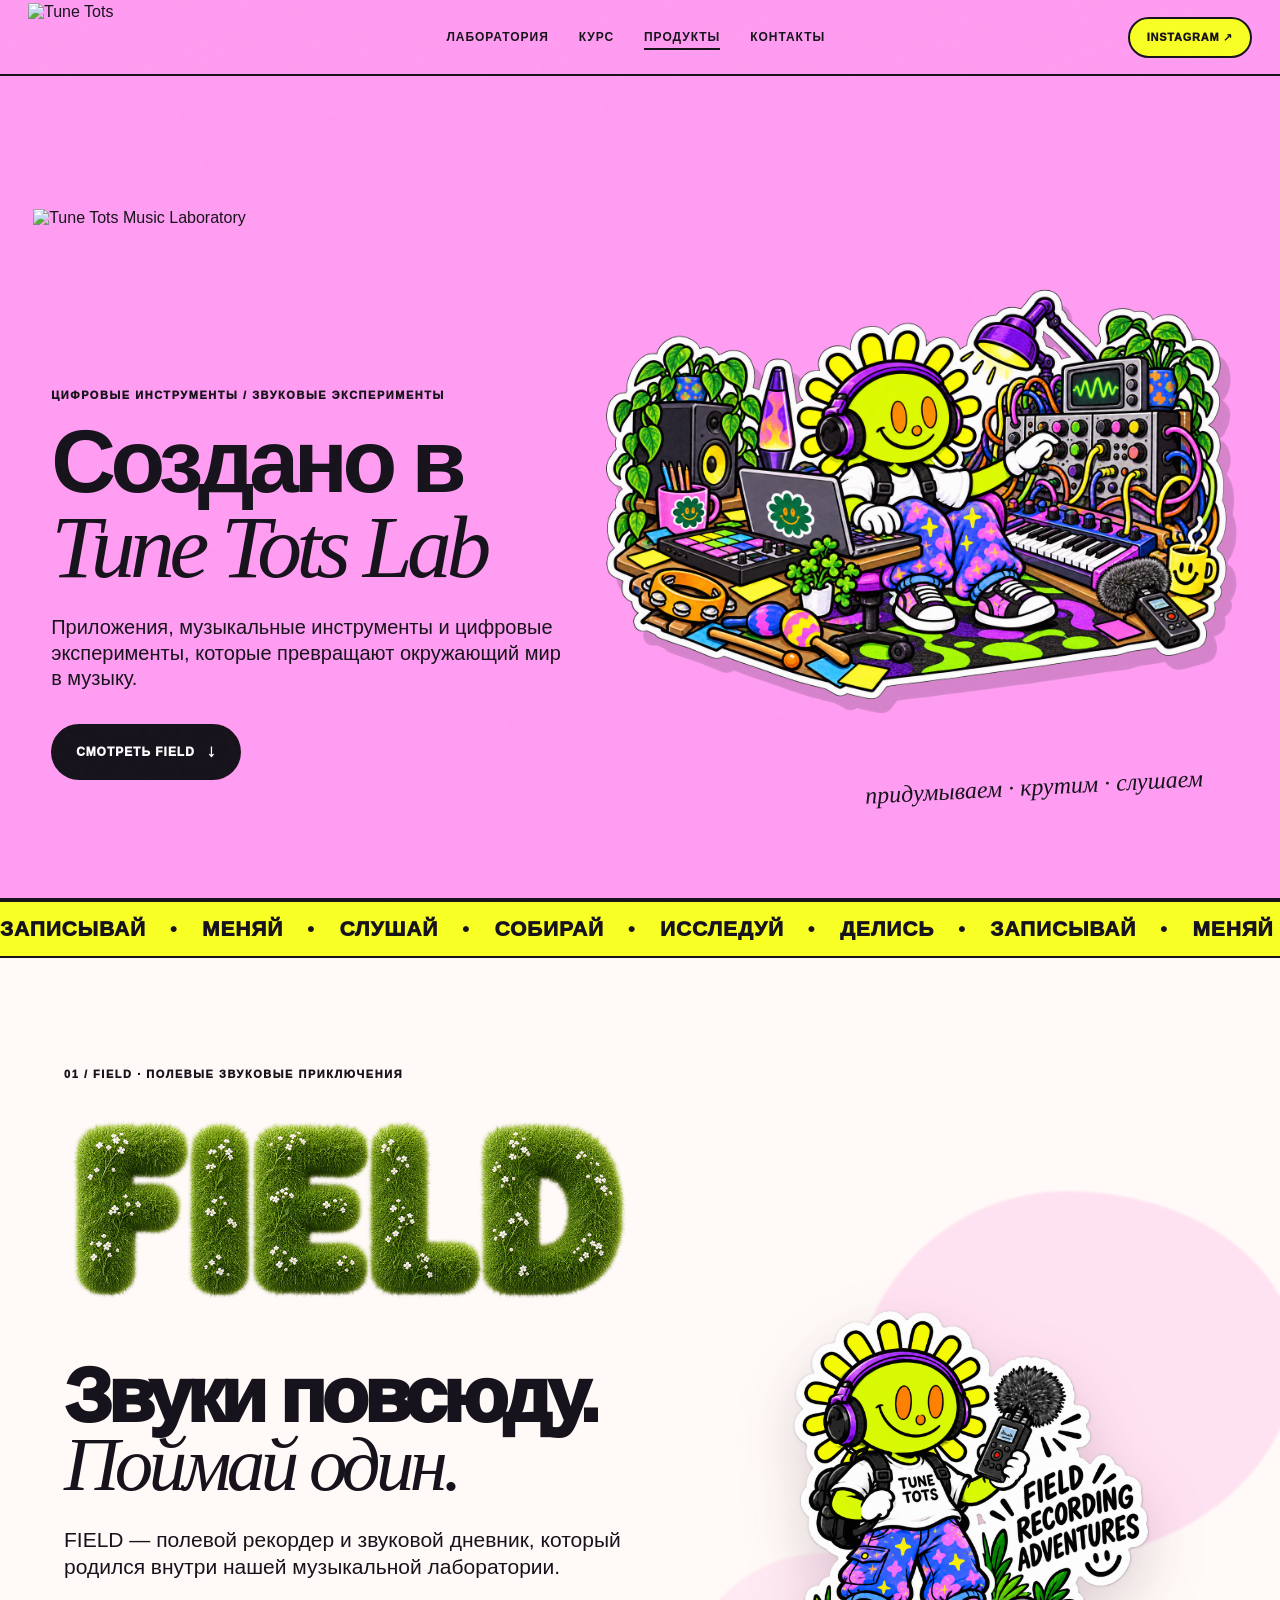
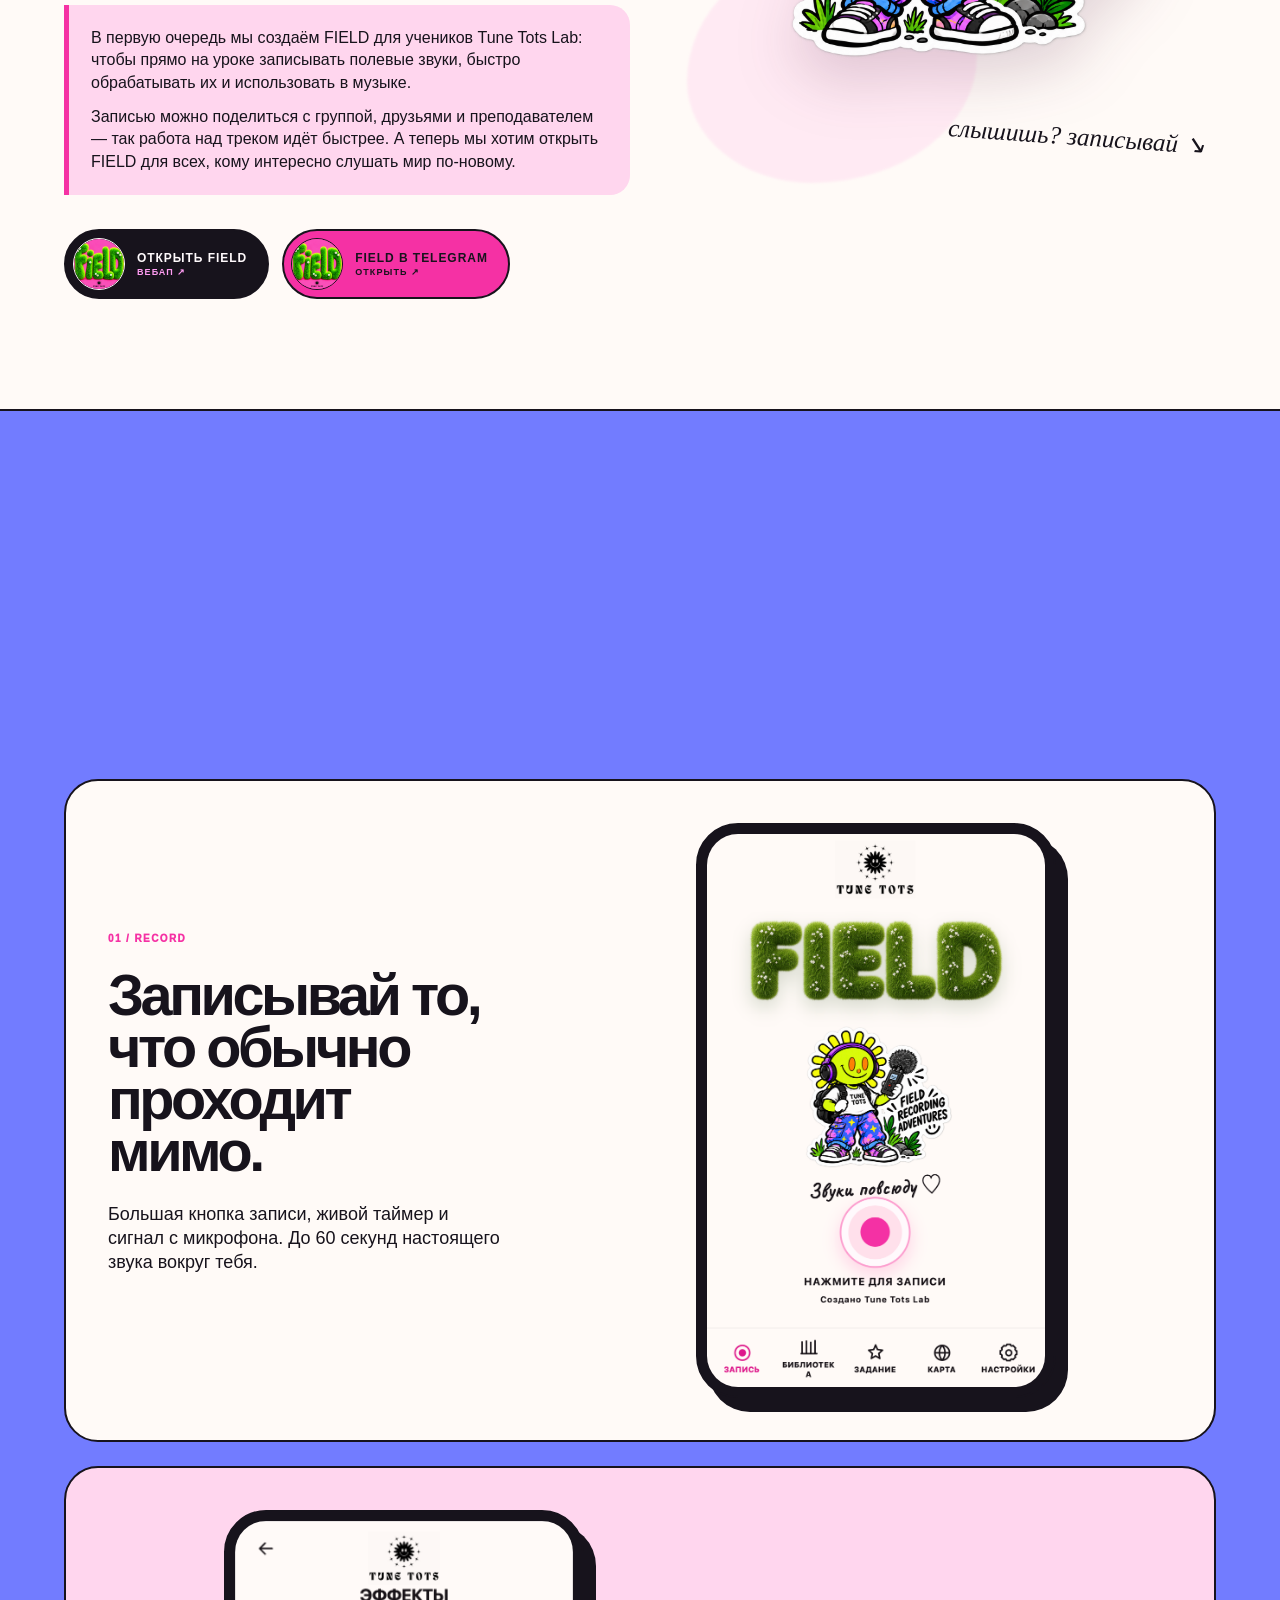
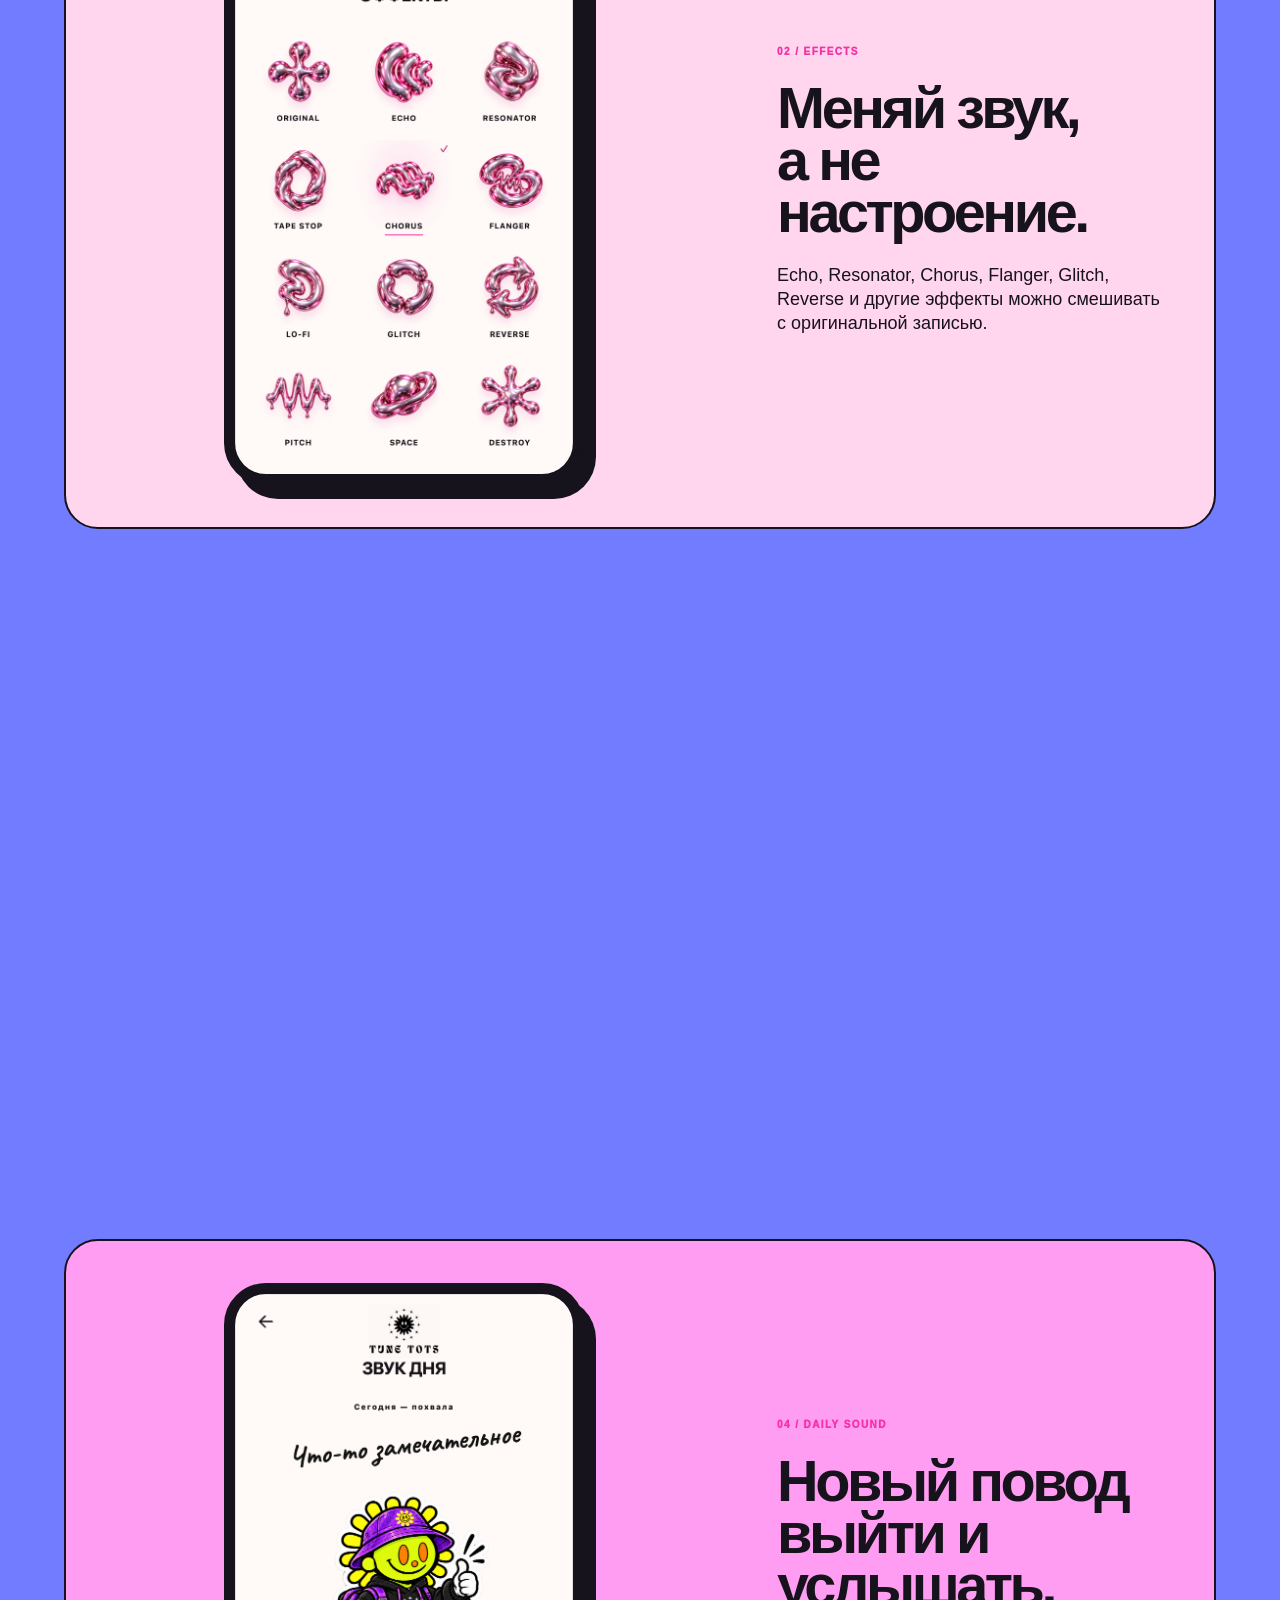
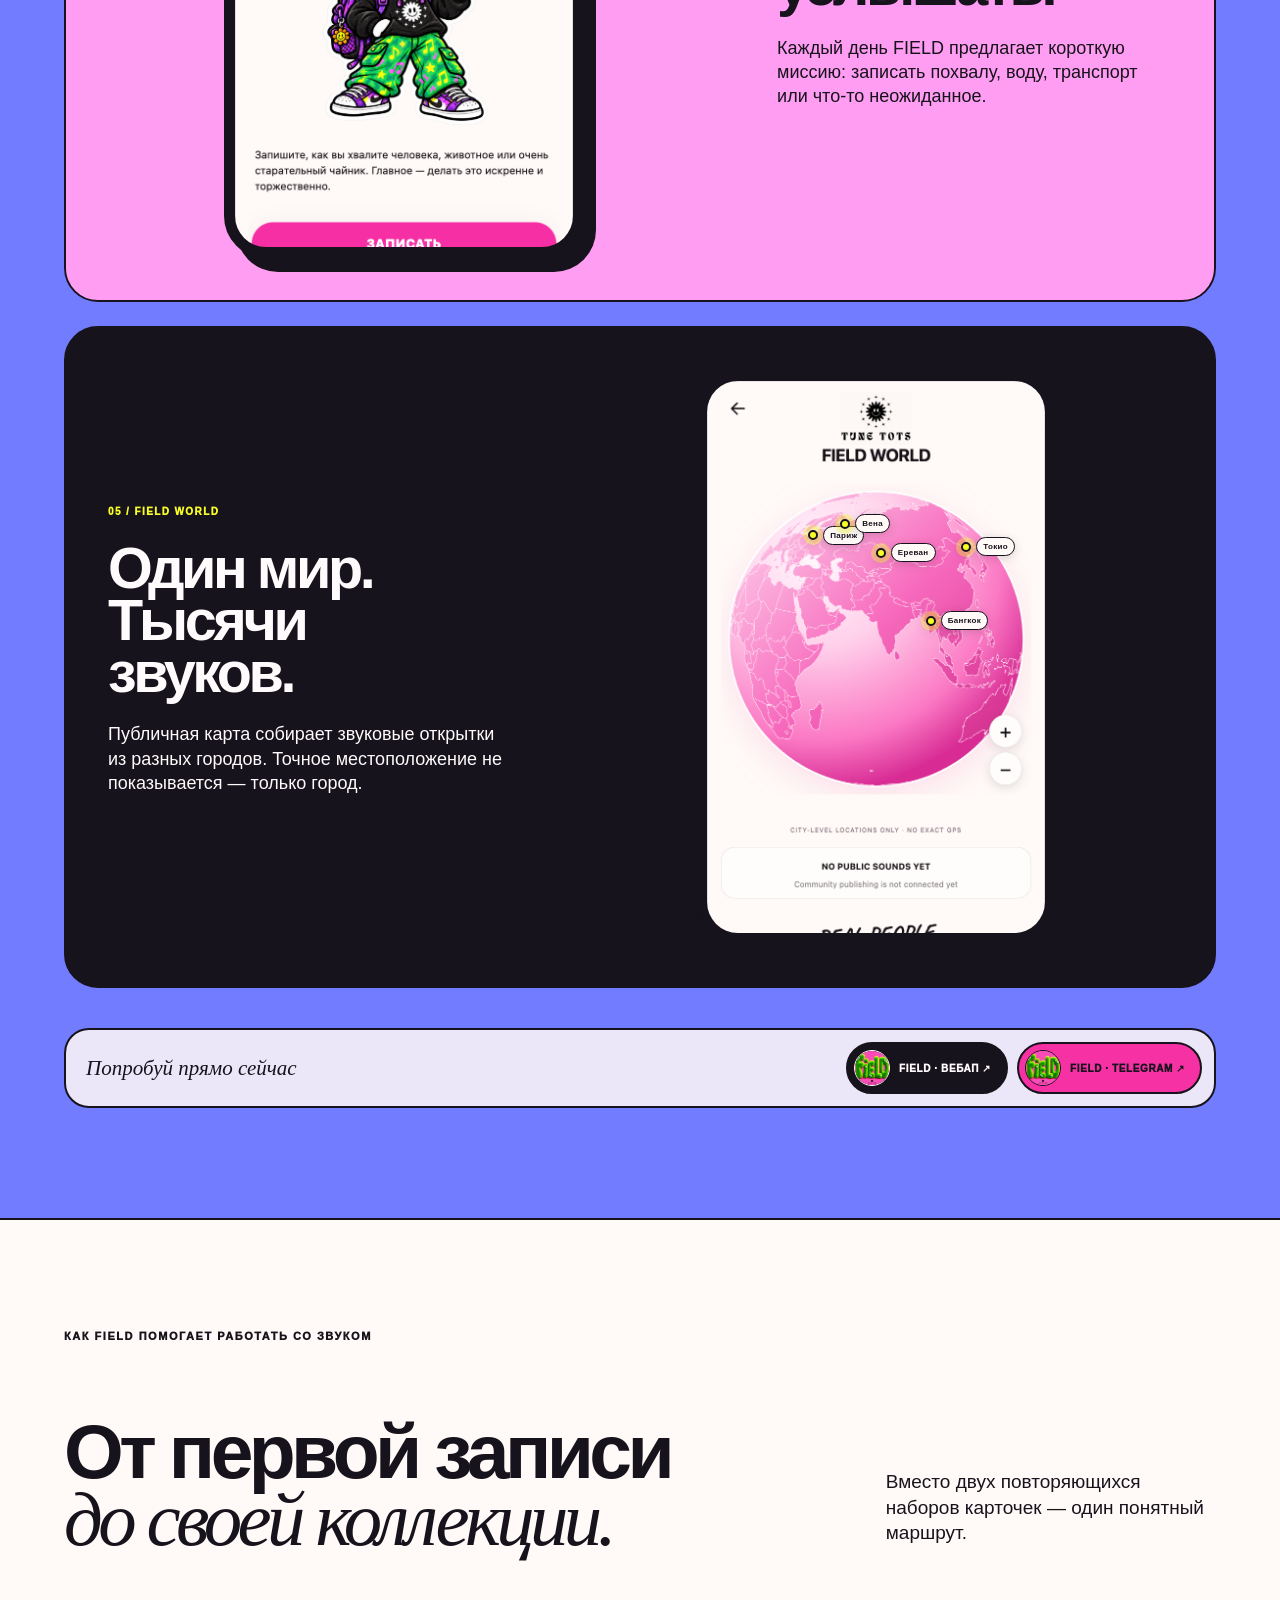
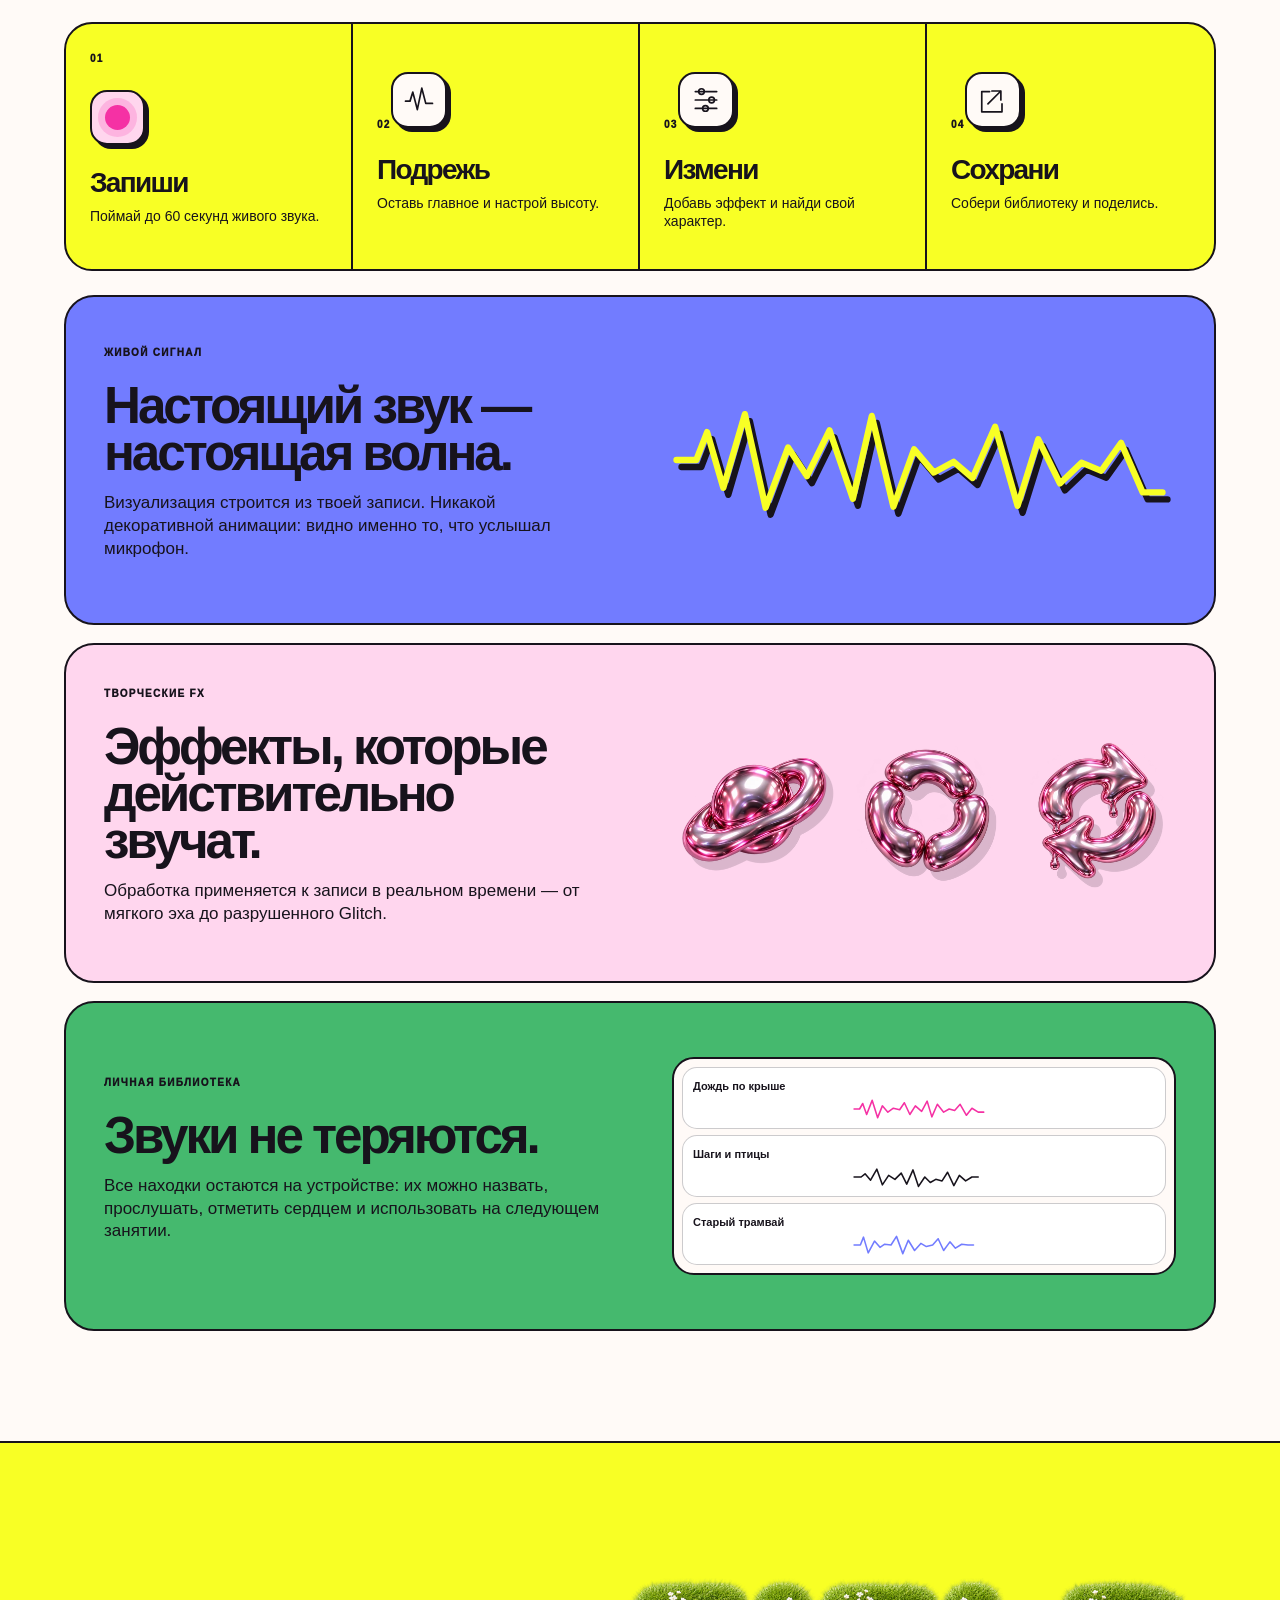
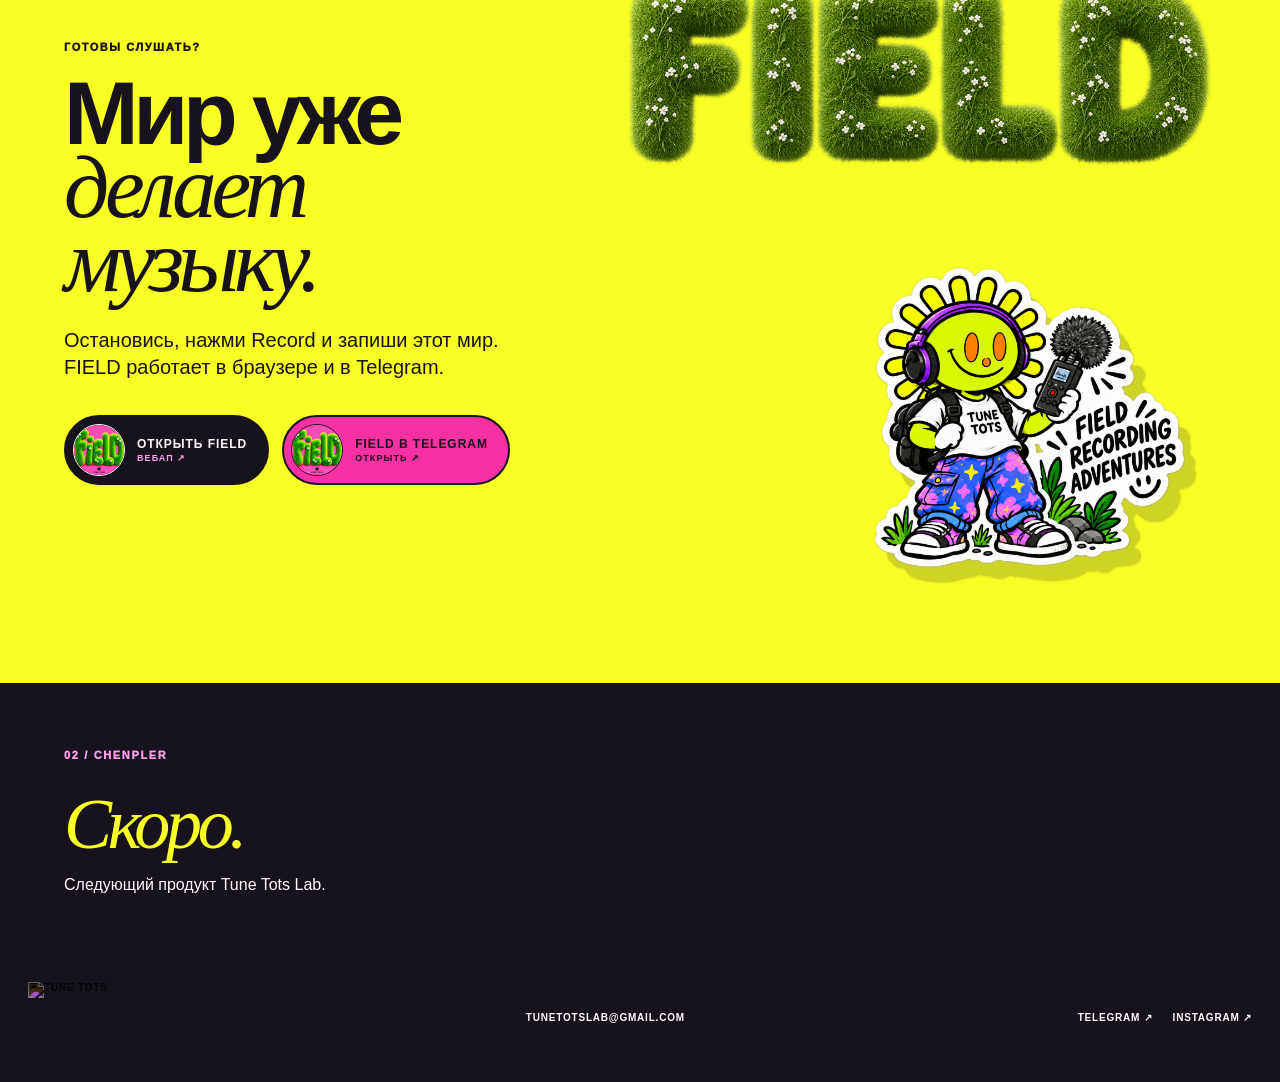
==== commit f2ad052c: "Polish homepage and add lesson gallery" ====
--- a/made-by/index.html
+++ b/made-by/index.html
@@ -8,7 +8,7 @@
   <link rel="apple-touch-icon" sizes="180x180" href="../apple-touch-icon.png?v=3">
   <link rel="icon" type="image/png" sizes="64x64" href="../favicon.png?v=3">
   <link rel="shortcut icon" href="../favicon.ico?v=3">
-  <link rel="stylesheet" href="styles.css">
+  <link rel="stylesheet" href="styles.css?v=20261004-1">
 </head>
 <body>
   <header class="site-nav">
@@ -205,6 +205,6 @@
     <div><a href="https://t.me/tunetots" target="_blank" rel="noopener">Telegram ↗</a><a href="https://www.instagram.com/tunetots_lab" target="_blank" rel="noopener">Instagram ↗</a></div>
   </footer>
 
-  <script src="script.js"></script>
+  <script src="script.js?v=20261002-1"></script>
 </body>
 </html>
--- a/made-by/styles.css
+++ b/made-by/styles.css
@@ -13,14 +13,15 @@
 .site-nav nav{display:flex;gap:30px;font-size:12px;font-weight:900;letter-spacing:.08em;text-transform:uppercase}.site-nav nav a{position:relative}.site-nav nav a:after{content:"";position:absolute;left:0;right:100%;bottom:-6px;height:2px;background:var(--ink);transition:right .2s}.site-nav nav a:hover:after,.site-nav nav .is-current:after{right:0}
 .nav-cta{border:var(--border);padding:12px 17px;border-radius:999px;background:var(--yellow);font-size:11px;font-weight:1000;letter-spacing:.07em;text-transform:uppercase}
 .mobile-menu-toggle,.mobile-menu,.mobile-menu-backdrop{display:none}
-.mobile-menu-toggle{width:44px;height:44px;padding:0;border:var(--border);border-radius:50%;background:var(--paper);place-items:center;position:relative;z-index:62}
+.mobile-menu-toggle{width:48px;height:48px;padding:0;border:var(--border);border-radius:50%;background:var(--yellow);place-items:center;position:relative;z-index:62;transition:transform .2s,box-shadow .2s}
+.mobile-menu-toggle:hover{transform:translate(-2px,-2px);box-shadow:4px 4px 0 var(--ink)}
 .mobile-menu-toggle span{position:absolute;width:18px;height:2px;background:var(--ink);transition:transform .35s,opacity .25s,top .35s}
-.mobile-menu-toggle span:nth-child(1){top:14px}.mobile-menu-toggle span:nth-child(2){top:20px}.mobile-menu-toggle span:nth-child(3){top:26px}
+.mobile-menu-toggle span:nth-child(1){top:17px}.mobile-menu-toggle span:nth-child(2){top:23px}.mobile-menu-toggle span:nth-child(3){top:29px}
 .mobile-menu-backdrop{position:fixed;inset:76px 0 0;background:rgba(23,19,28,.28);backdrop-filter:blur(5px);opacity:0;visibility:hidden;transition:opacity .35s,visibility .35s;z-index:48}
 .mobile-menu{position:fixed;left:14px;top:88px;width:min(340px,calc(100vw - 28px));padding:24px;border:var(--border);border-radius:26px;background:var(--paper);box-shadow:10px 12px 0 var(--ink);transform:translateX(calc(-100% - 30px)) rotate(-2deg);opacity:0;visibility:hidden;transition:transform .42s cubic-bezier(.22,1,.36,1),opacity .25s,visibility .42s;z-index:60}
 .mobile-menu>p{margin:0 0 22px;font-size:10px;font-weight:1000;letter-spacing:.13em;text-transform:uppercase;color:#6d646e}.mobile-menu nav{display:grid}.mobile-menu nav a{display:flex;align-items:center;gap:12px;padding:15px 4px;border-top:1px solid rgba(23,19,28,.2);font-size:22px;font-weight:1000;letter-spacing:-.04em;text-transform:none}.mobile-menu nav a span{font-size:9px;letter-spacing:.1em;color:var(--field-pink)}
 .mobile-menu nav .mobile-products-link{margin:8px -10px;padding:16px 14px;border:var(--border);border-radius:16px;background:var(--yellow)}.mobile-menu nav .mobile-products-link b{margin-left:auto}.mobile-menu>small{display:block;margin-top:20px;font-size:8px;font-weight:1000;letter-spacing:.16em}
-.menu-open{overflow:hidden}.menu-open .mobile-menu{transform:none;opacity:1;visibility:visible}.menu-open .mobile-menu-backdrop{opacity:1;visibility:visible}.menu-open .mobile-menu-toggle span:nth-child(1){top:20px;transform:rotate(45deg)}.menu-open .mobile-menu-toggle span:nth-child(2){opacity:0}.menu-open .mobile-menu-toggle span:nth-child(3){top:20px;transform:rotate(-45deg)}
+.menu-open{overflow:hidden}.menu-open .mobile-menu{transform:none;opacity:1;visibility:visible}.menu-open .mobile-menu-backdrop{opacity:1;visibility:visible}.menu-open .mobile-menu-toggle span:nth-child(1){top:23px;transform:rotate(45deg)}.menu-open .mobile-menu-toggle span:nth-child(2){opacity:0}.menu-open .mobile-menu-toggle span:nth-child(3){top:23px;transform:rotate(-45deg)}
 .section{padding:110px 5vw}.eyebrow{font-size:11px;font-weight:1000;letter-spacing:.14em;text-transform:uppercase;margin:0 0 24px}
 .made-hero{min-height:calc(100vh - 76px);display:grid;grid-template-columns:.9fr 1.1fr;align-items:center;gap:3vw;padding:70px 4vw 55px;border-bottom:var(--border);overflow:hidden}
 .hero-copy{position:relative;z-index:2}.hero-logo{width:290px;height:170px;object-fit:contain;margin:0 0 10px -18px}.hero-copy h1{font-size:clamp(66px,7vw,115px);line-height:.82;margin:0 0 32px}.hero-copy h1 span,.hero-copy h1 i{display:block}.hero-copy h1 i{font-family:Georgia,serif;font-weight:400;margin-top:11px}.hero-lead{font-size:20px;line-height:1.28;max-width:620px;margin-bottom:32px}
@@ -88,7 +89,7 @@
 .capability-list{display:grid;gap:18px}.capability{min-height:330px;padding:38px;border:var(--border);border-radius:30px;display:grid;grid-template-columns:1fr 1fr;gap:5vw;align-items:center;background:var(--purple);overflow:hidden}.capability:nth-child(2){background:var(--field-soft)}.capability:nth-child(3){background:var(--green)}.capability>div>span{font-size:10px;font-weight:1000;letter-spacing:.13em}.capability h3{font-size:clamp(34px,4vw,58px);line-height:.92;margin:22px 0 16px}.capability p{font-size:17px;line-height:1.35;max-width:560px}.big-wave{width:100%;fill:none;stroke:var(--yellow);stroke-width:7;stroke-linecap:round;stroke-linejoin:round;filter:drop-shadow(5px 7px 0 var(--ink))}.effect-orbit{display:flex;align-items:center;justify-content:center;gap:8px}.effect-orbit img{width:32%;max-width:170px;filter:drop-shadow(7px 9px 0 rgba(23,19,28,.16))}.capability .mini-library{margin:0}.capability .mini-library svg{display:block;width:100%;height:22px;margin-top:4px;fill:none;stroke:var(--ink);stroke-width:2;stroke-linecap:round;stroke-linejoin:round}
 .field-finale{background:var(--yellow);display:grid;grid-template-columns:.9fr 1.1fr;gap:5vw;align-items:center;border-bottom:var(--border);overflow:hidden}.field-finale h2{font-size:clamp(58px,7vw,110px);line-height:.82;margin-bottom:30px}.field-finale h2 i{font-family:Georgia,serif;font-weight:400}.finale-copy>p:not(.eyebrow){font-size:20px;line-height:1.35;max-width:620px}.finale-art{min-height:620px;position:relative;display:grid;place-items:center}.finale-logo{width:100%;max-height:360px;object-fit:contain;position:absolute;top:0}.finale-miley{width:min(390px,65%);position:absolute;right:0;bottom:0;filter:drop-shadow(12px 16px 0 rgba(23,19,28,.18))}
 @media(max-width:1000px){.site-nav nav{display:none}.site-nav{padding:0 16px;z-index:55}.mobile-menu-toggle{display:grid}.mobile-menu,.mobile-menu-backdrop{display:block}.site-nav .brand{position:absolute;left:50%;transform:translateX(-50%);width:98px;height:58px}.made-hero,.field-intro,.features-section,.miley-story,.final-cta{grid-template-columns:1fr}.hero-logo{width:220px;height:125px}.hero-lab-art{min-height:520px}.field-visual{min-height:540px}.flow-grid{grid-template-columns:repeat(2,1fr)}.flow-grid article:last-child{grid-column:span 2}.features-title{position:static}.phone-gallery{gap:25px}.phone-shell{border-radius:30px}.phone-shell img{border-radius:21px}}
-@media(max-width:700px){.site-nav{padding:0 14px}.nav-cta{padding:10px 12px;font-size:9px}.made-hero{padding:45px 6vw 40px;grid-template-columns:1fr}.hero-copy h1{font-size:52px}.hero-lead{font-size:17px}.hero-lab-art{min-height:390px;margin-top:18px}.hero-lab-art p{font-size:18px;right:0}.section{padding:75px 6vw}.field-logo{height:auto;margin:10px 0 28px}.field-copy h2,.section-head h2,.features-title h2,.miley-story h2,.final-cta h2{font-size:49px}.field-description{font-size:18px}.product-actions{flex-direction:column;align-items:flex-start}.section-head{display:block}.section-head>p{font-size:17px}.phone-gallery{display:block;padding-bottom:10px}.phone-card{width:min(330px,88vw);margin:0 auto 80px!important;transform:none}.phone-shell{width:100%;box-shadow:8px 10px 0 var(--ink)}.flow-grid{grid-template-columns:1fr}.flow-grid article:last-child{grid-column:auto}.features-grid{grid-template-columns:1fr}.library-feature,.feature-daily{grid-column:auto;grid-template-columns:1fr}.story-art{min-height:440px}.sound-wave{width:300px}.wave-b{width:370px}.final-cta{padding:75px 6vw}.next-product h2{font-size:58px}footer{align-items:flex-start;flex-direction:column;gap:14px}}
+@media(max-width:700px){.site-nav{padding:0 14px}.nav-cta{min-height:46px;padding:0 12px;font-size:9px}.mobile-menu-toggle{width:46px;height:46px}.made-hero{padding:45px 6vw 40px;grid-template-columns:1fr}.hero-copy h1{font-size:52px}.hero-lead{font-size:17px}.hero-lab-art{min-height:390px;margin-top:18px}.hero-lab-art p{font-size:18px;right:0}.section{padding:75px 6vw}.field-logo{height:auto;margin:10px 0 28px}.field-copy h2,.section-head h2,.features-title h2,.miley-story h2,.final-cta h2{font-size:49px}.field-description{font-size:18px}.product-actions{flex-direction:column;align-items:flex-start}.section-head{display:block}.section-head>p{font-size:17px}.phone-gallery{display:block;padding-bottom:10px}.phone-card{width:min(330px,88vw);margin:0 auto 80px!important;transform:none}.phone-shell{width:100%;box-shadow:8px 10px 0 var(--ink)}.flow-grid{grid-template-columns:1fr}.flow-grid article:last-child{grid-column:auto}.features-grid{grid-template-columns:1fr}.library-feature,.feature-daily{grid-column:auto;grid-template-columns:1fr}.story-art{min-height:440px}.sound-wave{width:300px}.wave-b{width:370px}.final-cta{padding:75px 6vw}.next-product h2{font-size:58px}footer{align-items:flex-start;flex-direction:column;gap:14px}}
 @media(max-width:1000px){.features-grid{grid-template-columns:repeat(2,1fr)}}
 @media(max-width:700px){.flow-grid{grid-template-columns:1fr 1fr}.flow-grid article:last-child{grid-column:span 2}.flow-grid article{min-height:245px}.features-grid{grid-template-columns:1fr}.section-launch{align-items:flex-start;flex-direction:column;padding:16px}.launch-pills{width:100%;display:grid}.launch-pills a{width:100%}}
 @media(max-width:430px){.flow-grid{grid-template-columns:1fr}.flow-grid article:last-child{grid-column:auto}.flow-grid article{min-height:225px}.phone-card figcaption{font-size:9px}.feature-card{min-height:270px}}
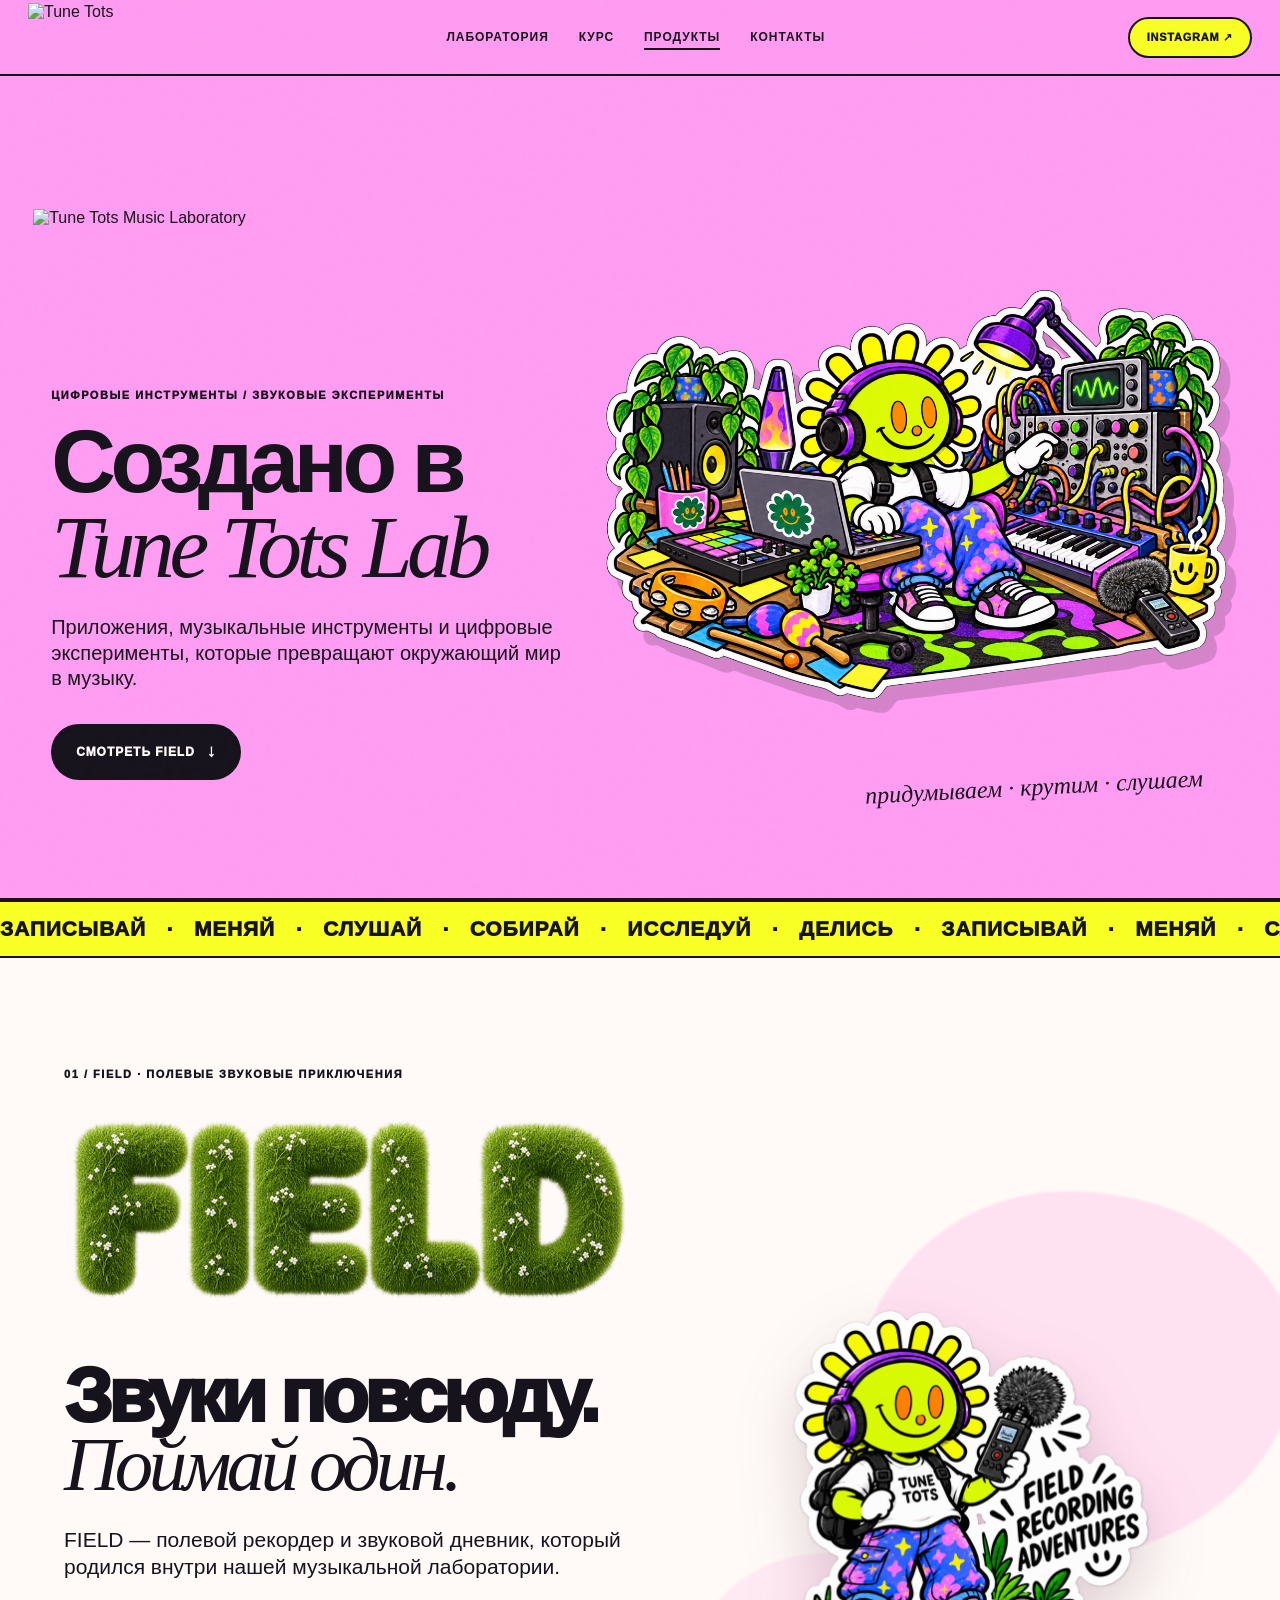
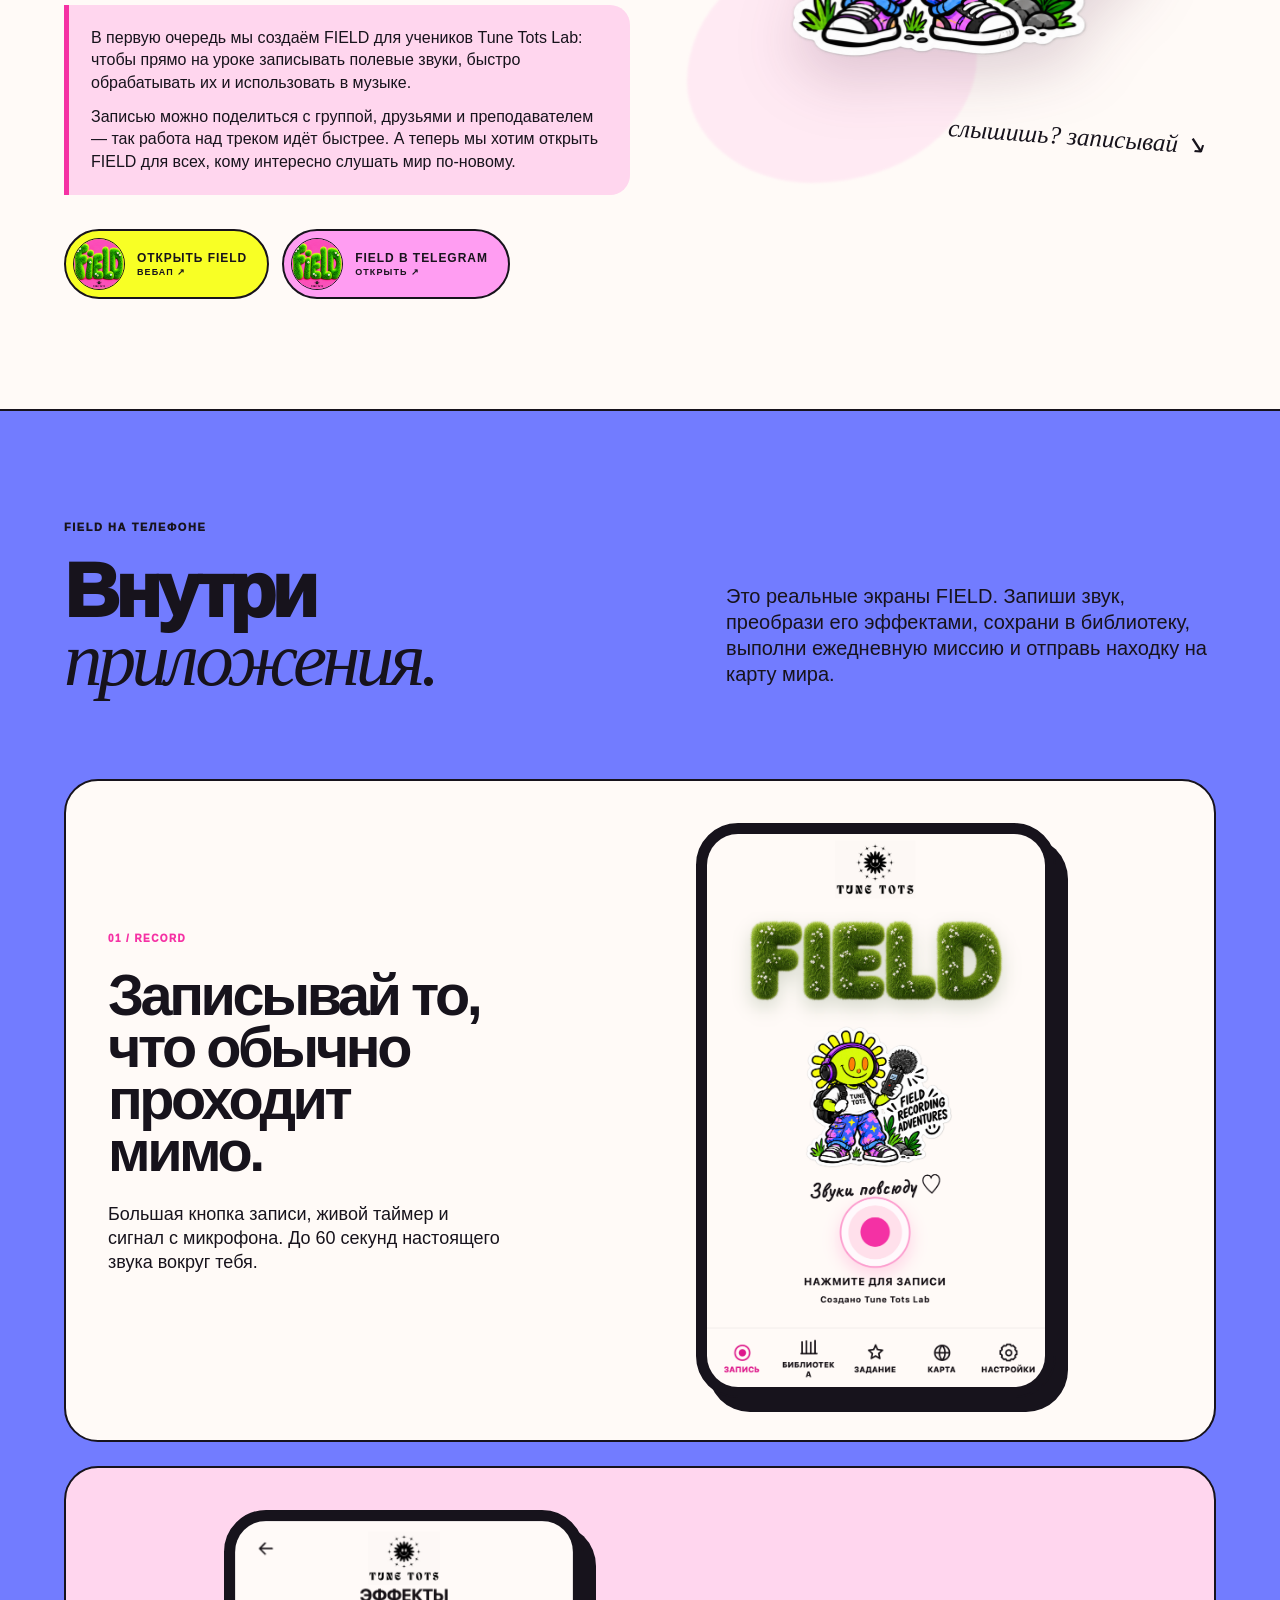
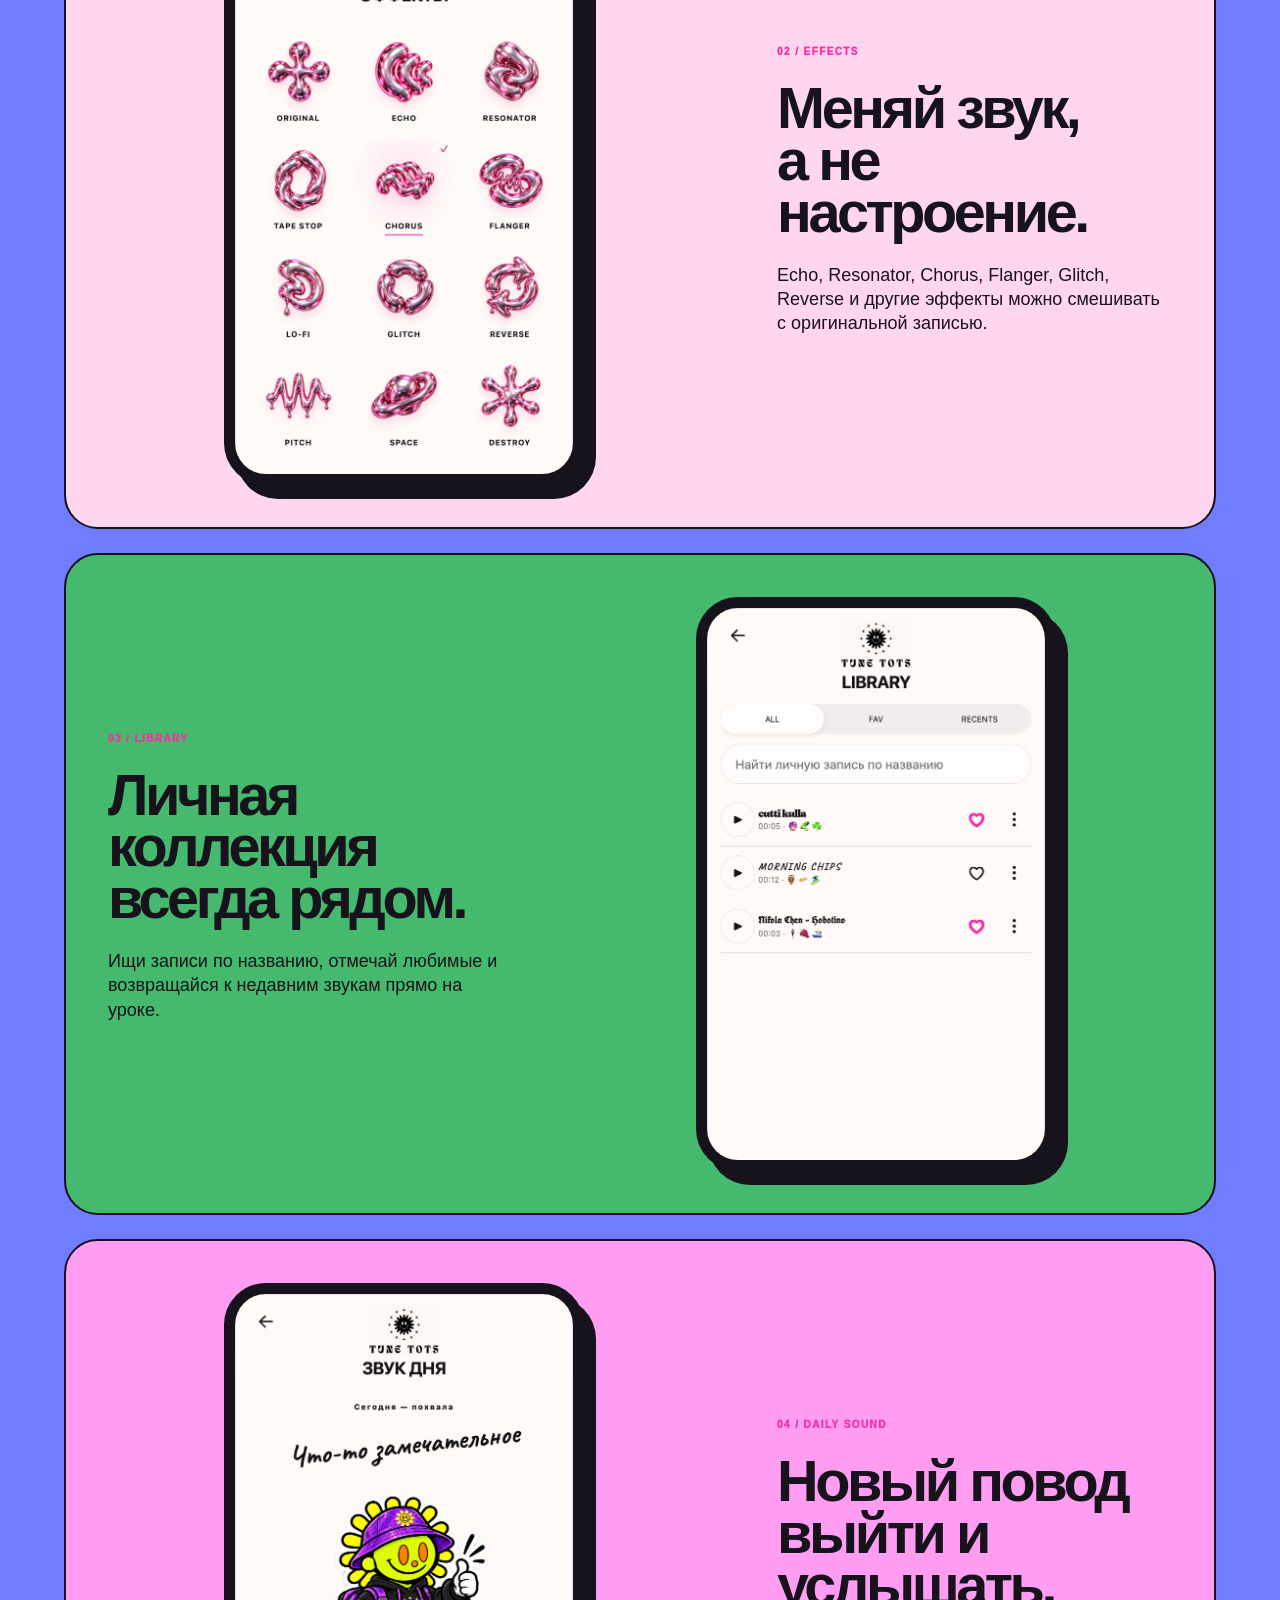
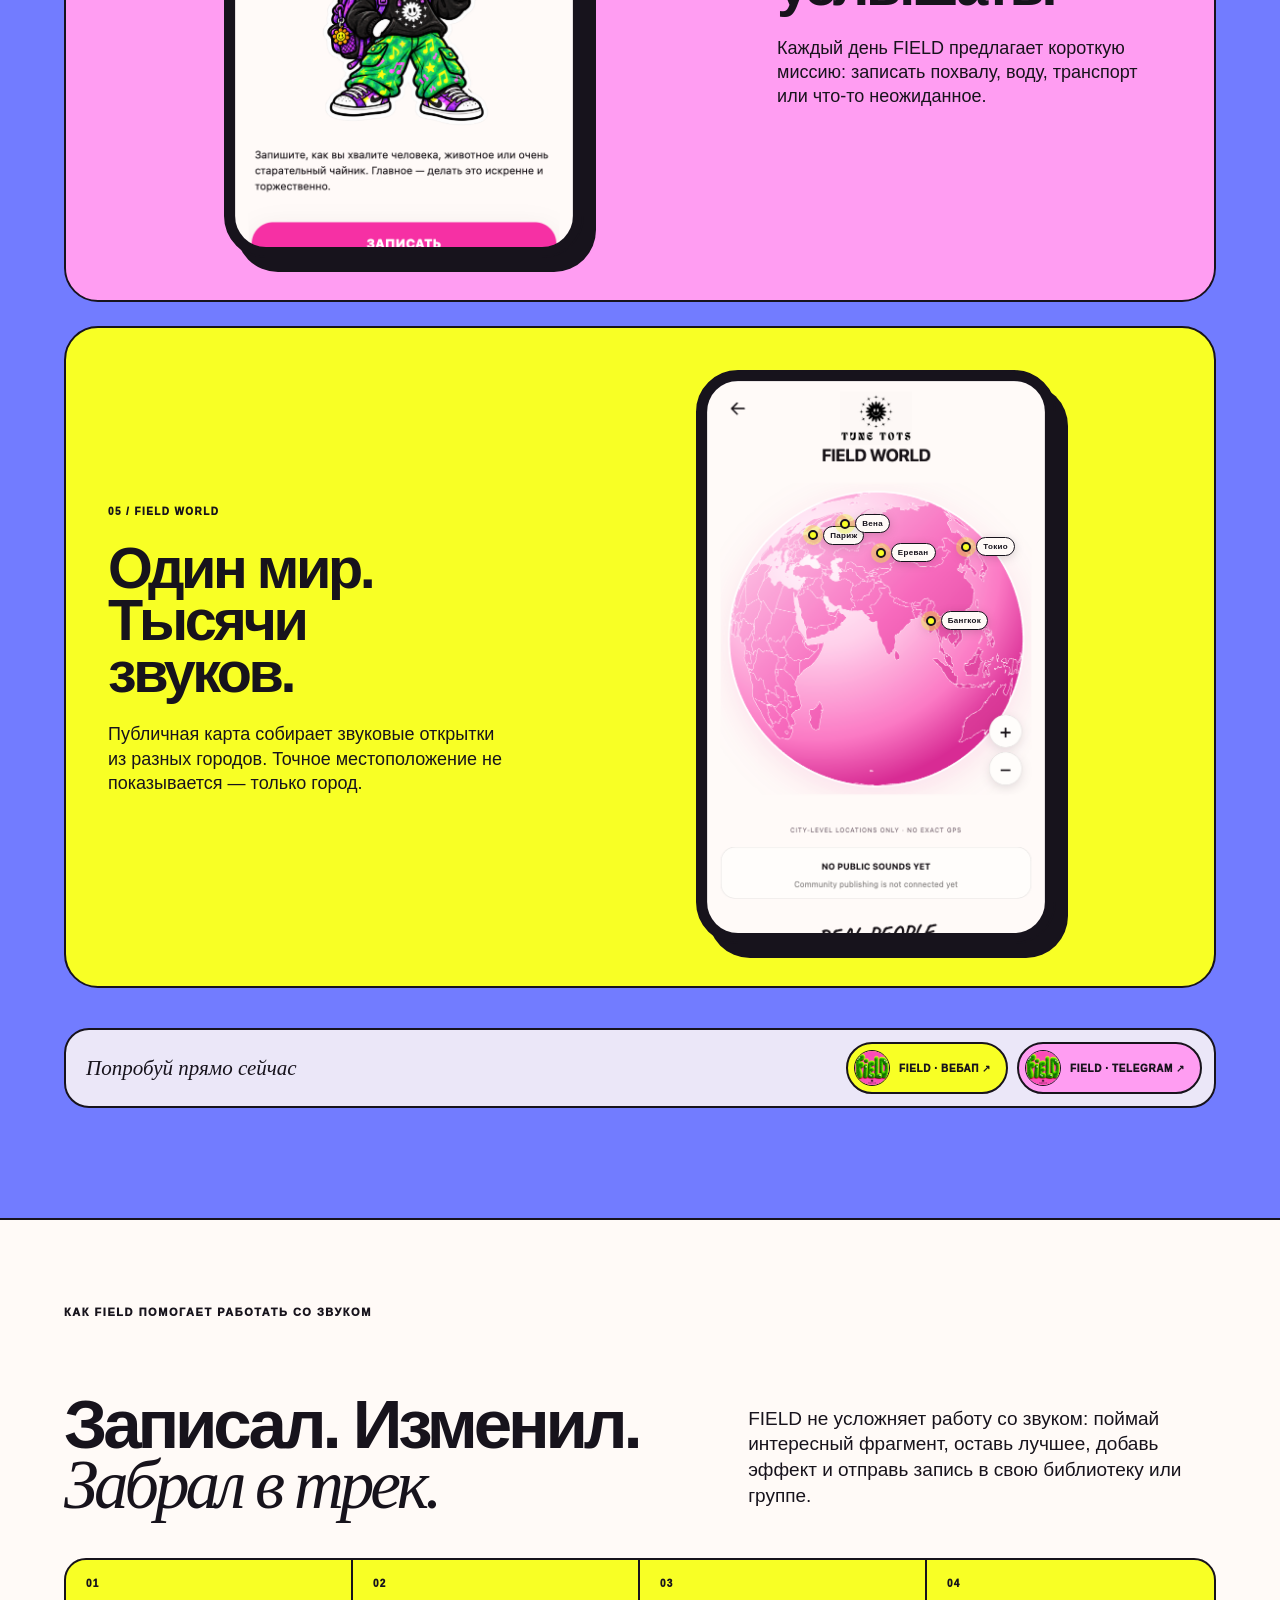
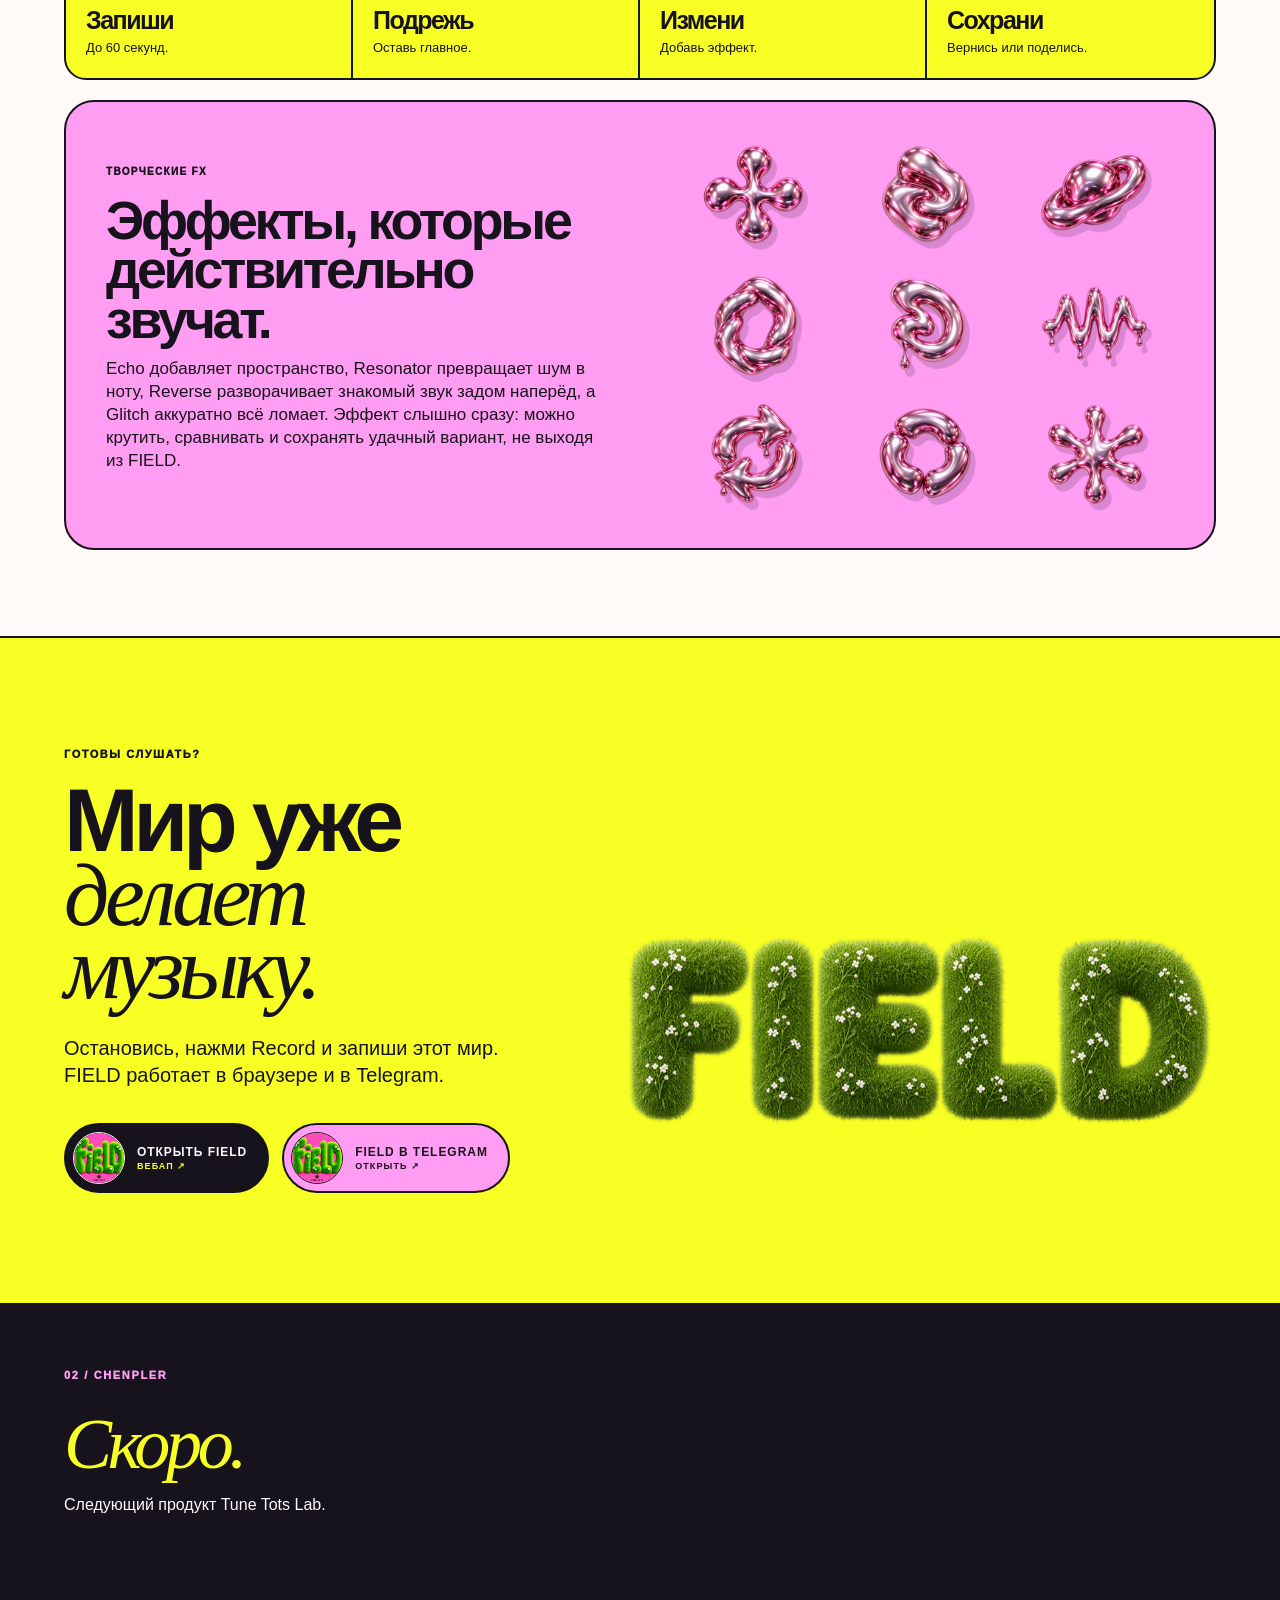
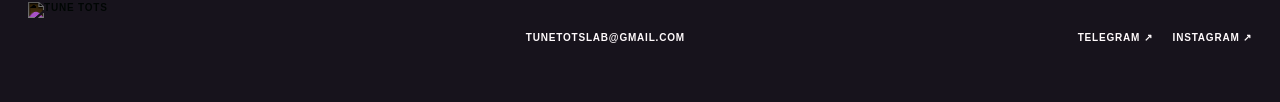
==== commit 585aad3d: "Polish FIELD product page" ====
--- a/made-by/index.html
+++ b/made-by/index.html
@@ -8,7 +8,7 @@
   <link rel="apple-touch-icon" sizes="180x180" href="../apple-touch-icon.png?v=3">
   <link rel="icon" type="image/png" sizes="64x64" href="../favicon.png?v=3">
   <link rel="shortcut icon" href="../favicon.ico?v=3">
-  <link rel="stylesheet" href="styles.css?v=20261004-1">
+  <link rel="stylesheet" href="styles.css?v=20261006-2">
 </head>
 <body>
   <header class="site-nav">
@@ -47,22 +47,22 @@
         <a class="button button-dark" href="#field">Смотреть FIELD <span>↓</span></a>
       </div>
       <div class="hero-lab-art">
-        <img src="../assets/products/made-by/miley-lab-v1.png" alt="Miley создаёт музыкальное приложение в лаборатории">
+        <img src="../assets/products/made-by/miley-lab-v1-optimized.png" alt="Miley создаёт музыкальное приложение в лаборатории" decoding="async" fetchpriority="high">
         <p>придумываем · крутим · слушаем</p>
       </div>
     </section>
 
     <section class="marquee" aria-label="Действия в FIELD">
       <div class="marquee-track">
-        <div class="marquee-group"><span>ЗАПИСЫВАЙ</span><b>•</b><span>МЕНЯЙ</span><b>•</b><span>СЛУШАЙ</span><b>•</b><span>СОБИРАЙ</span><b>•</b><span>ИССЛЕДУЙ</span><b>•</b><span>ДЕЛИСЬ</span><b>•</b></div>
-        <div class="marquee-group" aria-hidden="true"><span>ЗАПИСЫВАЙ</span><b>•</b><span>МЕНЯЙ</span><b>•</b><span>СЛУШАЙ</span><b>•</b><span>СОБИРАЙ</span><b>•</b><span>ИССЛЕДУЙ</span><b>•</b><span>ДЕЛИСЬ</span><b>•</b></div>
+        <div class="marquee-group"><span>ЗАПИСЫВАЙ · МЕНЯЙ · СЛУШАЙ · СОБИРАЙ · ИССЛЕДУЙ · ДЕЛИСЬ · ЗАПИСЫВАЙ · МЕНЯЙ · СЛУШАЙ · СОБИРАЙ · ИССЛЕДУЙ · ДЕЛИСЬ · ЗАПИСЫВАЙ · МЕНЯЙ · СЛУШАЙ · СОБИРАЙ · ИССЛЕДУЙ · ДЕЛИСЬ · ЗАПИСЫВАЙ · МЕНЯЙ · СЛУШАЙ · СОБИРАЙ · ИССЛЕДУЙ · ДЕЛИСЬ · ЗАПИСЫВАЙ · МЕНЯЙ · СЛУШАЙ · СОБИРАЙ · ИССЛЕДУЙ · ДЕЛИСЬ ·</span></div>
+        <div class="marquee-group" aria-hidden="true"><span>ЗАПИСЫВАЙ · МЕНЯЙ · СЛУШАЙ · СОБИРАЙ · ИССЛЕДУЙ · ДЕЛИСЬ · ЗАПИСЫВАЙ · МЕНЯЙ · СЛУШАЙ · СОБИРАЙ · ИССЛЕДУЙ · ДЕЛИСЬ · ЗАПИСЫВАЙ · МЕНЯЙ · СЛУШАЙ · СОБИРАЙ · ИССЛЕДУЙ · ДЕЛИСЬ · ЗАПИСЫВАЙ · МЕНЯЙ · СЛУШАЙ · СОБИРАЙ · ИССЛЕДУЙ · ДЕЛИСЬ · ЗАПИСЫВАЙ · МЕНЯЙ · СЛУШАЙ · СОБИРАЙ · ИССЛЕДУЙ · ДЕЛИСЬ ·</span></div>
       </div>
     </section>
 
     <section class="field-intro section" id="field">
       <div class="field-copy reveal">
         <p class="eyebrow">01 / FIELD · Полевые звуковые приключения</p>
-        <img class="field-logo" src="../assets/products/field/brand/field-wordmark-grass.png" alt="FIELD">
+        <img class="field-logo" src="../assets/products/field/brand/field-wordmark-grass-optimized.png" alt="FIELD" loading="lazy" decoding="async">
         <h2>Звуки повсюду.<br><i>Поймай один.</i></h2>
         <p class="field-description">FIELD — полевой рекордер и звуковой дневник, который родился внутри нашей музыкальной лаборатории.</p>
         <div class="field-origin">
@@ -71,11 +71,11 @@
         </div>
         <div class="product-actions">
           <a class="app-button" href="https://tunetotslab.github.io/FIELD/" target="_blank" rel="noopener">
-            <img src="../assets/products/field/brand/field-app-button.png" alt="">
+            <img src="../assets/products/field/brand/field-app-button-optimized.png" alt="">
             <span><strong>Открыть FIELD</strong><small>ВЕБАП ↗</small></span>
           </a>
           <a class="app-button telegram-button" href="https://t.me/field_sound_bot" target="_blank" rel="noopener">
-            <img src="../assets/products/field/brand/field-app-button.png" alt="">
+            <img src="../assets/products/field/brand/field-app-button-optimized.png" alt="">
             <span><strong>FIELD в Telegram</strong><small>ОТКРЫТЬ ↗</small></span>
           </a>
         </div>
@@ -83,7 +83,7 @@
       <div class="field-visual reveal">
         <div class="soft-blob blob-one"></div>
         <div class="soft-blob blob-two"></div>
-        <img class="field-miley" src="../assets/products/field/mascot/miley-recorder.png" alt="Miley записывает окружающие звуки">
+        <img class="field-miley" src="../assets/products/field/mascot/miley-recorder-optimized.png" alt="Miley записывает окружающие звуки" loading="lazy" decoding="async">
         <p class="hand-note">слышишь? записывай ↘</p>
       </div>
     </section>
@@ -100,28 +100,28 @@
       <div class="app-showcase-grid">
         <article class="screen-story screen-record reveal">
           <div class="screen-copy"><span>01 / RECORD</span><h3>Записывай то,<br>что обычно проходит мимо.</h3><p>Большая кнопка записи, живой таймер и сигнал с микрофона. До 60 секунд настоящего звука вокруг тебя.</p></div>
-          <div class="phone-shell"><img src="../assets/products/field/screens/home-current-ru.png" alt="Главный экран записи FIELD"></div>
+          <div class="phone-shell"><img src="../assets/products/field/screens/home-current-ru.png" alt="Главный экран записи FIELD" loading="lazy" decoding="async"></div>
         </article>
 
         <article class="screen-story screen-effects reveal">
-          <div class="phone-shell"><img src="../assets/products/field/screens/fx-latest.png" alt="Экран эффектов FIELD"></div>
+          <div class="phone-shell"><img src="../assets/products/field/screens/fx-latest.png" alt="Экран эффектов FIELD" loading="lazy" decoding="async"></div>
           <div class="screen-copy"><span>02 / EFFECTS</span><h3>Меняй звук,<br>а не настроение.</h3><p>Echo, Resonator, Chorus, Flanger, Glitch, Reverse и другие эффекты можно смешивать с оригинальной записью.</p></div>
         </article>
 
         <article class="screen-story screen-library reveal">
           <div class="screen-copy"><span>03 / LIBRARY</span><h3>Личная коллекция<br>всегда рядом.</h3><p>Ищи записи по названию, отмечай любимые и возвращайся к недавним звукам прямо на уроке.</p></div>
-          <div class="phone-shell"><img src="../assets/products/field/screens/library-latest.png" alt="Библиотека личных записей FIELD"></div>
+          <div class="phone-shell"><img src="../assets/products/field/screens/library-latest.png" alt="Библиотека личных записей FIELD" loading="lazy" decoding="async"></div>
         </article>
 
         <article class="screen-story screen-daily reveal">
-          <div class="phone-shell"><img src="../assets/products/field/screens/daily-latest.png" alt="Ежедневное звуковое задание FIELD"></div>
+          <div class="phone-shell"><img src="../assets/products/field/screens/daily-latest.png" alt="Ежедневное звуковое задание FIELD" loading="lazy" decoding="async"></div>
           <div class="screen-copy"><span>04 / DAILY SOUND</span><h3>Новый повод<br>выйти и услышать.</h3><p>Каждый день FIELD предлагает короткую миссию: записать похвалу, воду, транспорт или что-то неожиданное.</p></div>
         </article>
 
         <article class="screen-story screen-world reveal" id="field-world">
           <div class="screen-copy"><span>05 / FIELD WORLD</span><h3>Один мир.<br>Тысячи звуков.</h3><p>Публичная карта собирает звуковые открытки из разных городов. Точное местоположение не показывается — только город.</p></div>
           <div class="world-phone phone-shell">
-            <img src="../assets/products/field/screens/world-latest.png" alt="Глобус FIELD World с городами">
+            <img src="../assets/products/field/screens/world-latest.png" alt="Глобус FIELD World с городами" loading="lazy" decoding="async">
             <span class="city-pin pin-paris"><i></i><b>Париж</b></span>
             <span class="city-pin pin-vienna"><i></i><b>Вена</b></span>
             <span class="city-pin pin-yerevan"><i></i><b>Ереван</b></span>
@@ -134,8 +134,8 @@
       <div class="section-launch reveal" aria-label="Открыть FIELD">
         <span>Попробуй прямо сейчас</span>
         <div class="launch-pills">
-          <a href="https://tunetotslab.github.io/FIELD/" target="_blank" rel="noopener"><img src="../assets/products/field/brand/field-app-button.png" alt="">FIELD · ВЕБАП ↗</a>
-          <a href="https://t.me/field_sound_bot" target="_blank" rel="noopener"><img src="../assets/products/field/brand/field-app-button.png" alt="">FIELD · TELEGRAM ↗</a>
+          <a href="https://tunetotslab.github.io/FIELD/" target="_blank" rel="noopener"><img src="../assets/products/field/brand/field-app-button-optimized.png" alt="">FIELD · ВЕБАП ↗</a>
+          <a href="https://t.me/field_sound_bot" target="_blank" rel="noopener"><img src="../assets/products/field/brand/field-app-button-optimized.png" alt="">FIELD · TELEGRAM ↗</a>
         </div>
       </div>
     </section>
@@ -143,34 +143,30 @@
     <section class="field-toolkit section" id="field-toolkit">
       <div class="toolkit-head reveal">
         <p class="eyebrow">Как FIELD помогает работать со звуком</p>
-        <h2>От первой записи<br><i>до своей коллекции.</i></h2>
-        <p>Вместо двух повторяющихся наборов карточек — один понятный маршрут.</p>
+        <h2>Записал. Изменил.<br><i>Забрал в трек.</i></h2>
+        <p>FIELD не усложняет работу со звуком: поймай интересный фрагмент, оставь лучшее, добавь эффект и отправь запись в свою библиотеку или группе.</p>
       </div>
 
       <div class="process-line reveal">
-        <article><span>01</span><b class="process-record"></b><h3>Запиши</h3><p>Поймай до 60 секунд живого звука.</p></article>
-        <article><span>02</span><svg viewBox="0 0 64 64" aria-hidden="true"><path d="M8 34h8l5-16 8 31 8-38 7 27h12"/></svg><h3>Подрежь</h3><p>Оставь главное и настрой высоту.</p></article>
-        <article><span>03</span><svg viewBox="0 0 64 64" aria-hidden="true"><path d="M13 17h38M13 32h38M13 47h38"/><circle cx="24" cy="17" r="5"/><circle cx="42" cy="32" r="5"/><circle cx="31" cy="47" r="5"/></svg><h3>Измени</h3><p>Добавь эффект и найди свой характер.</p></article>
-        <article><span>04</span><svg viewBox="0 0 64 64" aria-hidden="true"><path d="M23 39 46 16M30 16h16v16M48 39v14H12V17h14"/></svg><h3>Сохрани</h3><p>Собери библиотеку и поделись.</p></article>
+        <article><span>01</span><h3>Запиши</h3><p>До 60 секунд.</p></article>
+        <article><span>02</span><h3>Подрежь</h3><p>Оставь главное.</p></article>
+        <article><span>03</span><h3>Измени</h3><p>Добавь эффект.</p></article>
+        <article><span>04</span><h3>Сохрани</h3><p>Вернись или поделись.</p></article>
       </div>
 
       <div class="capability-list">
-        <article class="capability reveal">
-          <div><span>ЖИВОЙ СИГНАЛ</span><h3>Настоящий звук —<br>настоящая волна.</h3><p>Визуализация строится из твоей записи. Никакой декоративной анимации: видно именно то, что услышал микрофон.</p></div>
-          <svg class="big-wave" viewBox="0 0 560 120" aria-hidden="true"><path d="M5 60h22l12-31 18 62 24-82 23 104 25-67 21 32 25-51 26 76 21-92 24 101 23-64 22 26 22-12 21 18 25-57 25 88 23-74 24 49 24-23 22 9 22-31 24 55h22"/></svg>
-        </article>
-
         <article class="capability capability-fx reveal">
-          <div><span>ТВОРЧЕСКИЕ FX</span><h3>Эффекты, которые<br>действительно звучат.</h3><p>Обработка применяется к записи в реальном времени — от мягкого эха до разрушенного Glitch.</p></div>
-          <div class="effect-orbit" aria-hidden="true"><img src="../assets/products/field/effects/space.webp" alt=""><img src="../assets/products/field/effects/glitch.webp" alt=""><img src="../assets/products/field/effects/reverse.webp" alt=""></div>
-        </article>
-
-        <article class="capability capability-library reveal">
-          <div><span>ЛИЧНАЯ БИБЛИОТЕКА</span><h3>Звуки не теряются.</h3><p>Все находки остаются на устройстве: их можно назвать, прослушать, отметить сердцем и использовать на следующем занятии.</p></div>
-          <div class="mini-library" aria-hidden="true">
-            <div><strong>Дождь по крыше</strong><svg viewBox="0 0 180 28"><path class="wave-pink" d="M1 14h7l4-7 5 14 7-18 7 22 6-15 7 8 7-5 8 2 6-9 7 15 7-11 8 7 7-13 6 20 7-16 8 10 7-4 7 2 7-8 8 14 7-9 8 5h7"/></svg></div>
-            <div><strong>Шаги и птицы</strong><svg viewBox="0 0 180 28"><path d="M1 14h9l5-4 7 8 8-14 7 20 8-12 8 5 8-8 7 14 8-18 7 21 8-12 7 7 7-4 8 2 7-11 8 17 7-13 8 7 8-5h8"/></svg></div>
-            <div><strong>Старый трамвай</strong><svg viewBox="0 0 180 28"><path class="wave-blue" d="M1 14h8l4-10 6 20 8-15 7 8 6-4 8 1 7-11 8 22 7-17 8 13 8-9 7 4 8-2 7-8 7 15 8-11 7 8 8-5 8 1h7"/></svg></div>
+          <div><span>ТВОРЧЕСКИЕ FX</span><h3>Эффекты, которые<br>действительно звучат.</h3><p>Echo добавляет пространство, Resonator превращает шум в ноту, Reverse разворачивает знакомый звук задом наперёд, а Glitch аккуратно всё ломает. Эффект слышно сразу: можно крутить, сравнивать и сохранять удачный вариант, не выходя из FIELD.</p></div>
+          <div class="effect-orbit" aria-hidden="true">
+            <img src="../assets/products/field/effects/clean.webp" alt="" loading="lazy" decoding="async">
+            <img src="../assets/products/field/effects/warm.webp" alt="" loading="lazy" decoding="async">
+            <img src="../assets/products/field/effects/space.webp" alt="" loading="lazy" decoding="async">
+            <img src="../assets/products/field/effects/tape.webp" alt="" loading="lazy" decoding="async">
+            <img src="../assets/products/field/effects/lofi.webp" alt="" loading="lazy" decoding="async">
+            <img src="../assets/products/field/effects/pitch.webp" alt="" loading="lazy" decoding="async">
+            <img src="../assets/products/field/effects/reverse.webp" alt="" loading="lazy" decoding="async">
+            <img src="../assets/products/field/effects/glitch.webp" alt="" loading="lazy" decoding="async">
+            <img src="../assets/products/field/effects/destroy.webp" alt="" loading="lazy" decoding="async">
           </div>
         </article>
       </div>
@@ -182,13 +178,12 @@
         <h2>Мир уже<br><i>делает музыку.</i></h2>
         <p>Остановись, нажми Record и запиши этот мир. FIELD работает в браузере и в Telegram.</p>
         <div class="product-actions">
-          <a class="app-button" href="https://tunetotslab.github.io/FIELD/" target="_blank" rel="noopener"><img src="../assets/products/field/brand/field-app-button.png" alt=""><span><strong>Открыть FIELD</strong><small>ВЕБАП ↗</small></span></a>
-          <a class="app-button telegram-button" href="https://t.me/field_sound_bot" target="_blank" rel="noopener"><img src="../assets/products/field/brand/field-app-button.png" alt=""><span><strong>FIELD в Telegram</strong><small>ОТКРЫТЬ ↗</small></span></a>
+          <a class="app-button" href="https://tunetotslab.github.io/FIELD/" target="_blank" rel="noopener"><img src="../assets/products/field/brand/field-app-button-optimized.png" alt=""><span><strong>Открыть FIELD</strong><small>ВЕБАП ↗</small></span></a>
+          <a class="app-button telegram-button" href="https://t.me/field_sound_bot" target="_blank" rel="noopener"><img src="../assets/products/field/brand/field-app-button-optimized.png" alt=""><span><strong>FIELD в Telegram</strong><small>ОТКРЫТЬ ↗</small></span></a>
         </div>
       </div>
       <div class="finale-art reveal">
-        <img class="finale-logo" src="../assets/products/field/brand/field-wordmark-grass.png" alt="FIELD">
-        <img class="finale-miley" src="../assets/products/field/mascot/miley-recorder.png" alt="Miley записывает мир">
+        <img class="finale-logo" src="../assets/products/field/brand/field-wordmark-grass-optimized.png" alt="FIELD" loading="lazy" decoding="async">
       </div>
     </section>
 
@@ -205,6 +200,6 @@
     <div><a href="https://t.me/tunetots" target="_blank" rel="noopener">Telegram ↗</a><a href="https://www.instagram.com/tunetots_lab" target="_blank" rel="noopener">Instagram ↗</a></div>
   </footer>
 
-  <script src="script.js?v=20261002-1"></script>
+  <script src="script.js?v=20261006-2"></script>
 </body>
 </html>
--- a/made-by/styles.css
+++ b/made-by/styles.css
@@ -97,3 +97,60 @@
 @media(max-width:700px){.field-origin{padding:18px}.field-origin p{font-size:14px}.app-showcase-grid{margin-top:36px}.screen-story,.screen-story:nth-child(even){min-height:auto;padding:24px;grid-template-columns:1fr;gap:30px}.screen-story:nth-child(even) .phone-shell{order:2}.screen-copy h3{font-size:38px}.screen-copy p{font-size:15px}.screen-story .phone-shell{width:min(320px,100%);box-shadow:8px 10px 0 var(--ink)}.toolkit-head{display:block}.toolkit-head h2{font-size:47px}.toolkit-head>p:last-child{font-size:16px;margin-top:22px}.process-line{margin-top:42px}.process-line article{min-height:230px;padding:18px}.process-line h3{font-size:24px}.capability{min-height:auto;padding:25px;grid-template-columns:1fr;gap:28px}.capability h3{font-size:37px}.capability p{font-size:15px}.big-wave{min-height:100px}.effect-orbit img{width:31%}.field-finale{grid-template-columns:1fr}.field-finale h2{font-size:52px}.finale-copy>p:not(.eyebrow){font-size:17px}.finale-art{min-height:430px}.finale-logo{top:5px}.finale-miley{width:min(330px,72%)}.city-pin b{font-size:6px}.city-pin i{width:8px;height:8px;box-shadow:0 0 0 3px rgba(248,255,37,.35)}}
 @media(max-width:430px){.process-line{grid-template-columns:1fr}.process-line article{border-right:0!important;border-bottom:var(--border)!important;min-height:205px}.process-line article:last-child{border-bottom:0!important}.screen-story{border-radius:25px}.field-finale .product-actions{width:100%}.field-finale .app-button{width:100%}.pin-paris{left:28%}.pin-vienna{left:40%;top:23%}.pin-yerevan{left:48%;top:31%}.pin-bangkok{left:61%}.pin-tokyo{left:70%}}
 @media(prefers-reduced-motion:reduce){html{scroll-behavior:auto}.marquee-track,.soft-blob,.sound-wave{animation:none}.reveal{opacity:1;transform:none;transition:none}.button,.app-button,.feature-card,.flow-grid article{transition:none}}
+
+/* FIELD October polish: faster assets, brand buttons and a quieter toolkit */
+.marquee-group{gap:0;padding-right:24px}.marquee-group span{display:block;word-spacing:14px}
+.app-button{background:var(--yellow);color:var(--ink)}
+.app-button img{border-color:var(--ink)}
+.app-button small{color:var(--ink)}
+.telegram-button{background:var(--pink);color:var(--ink)}
+.launch-pills a{background:var(--yellow);color:var(--ink)}
+.launch-pills a:last-child{background:var(--pink);color:var(--ink)}
+.field-finale .app-button:not(.telegram-button){background:var(--ink);color:var(--white)}
+.field-finale .app-button:not(.telegram-button) img{border-color:var(--white)}
+.field-finale .app-button:not(.telegram-button) small{color:var(--yellow)}
+
+.screen-story:nth-child(5){background:var(--yellow);color:var(--ink)}
+.screen-world .screen-copy>span{color:var(--ink)}
+
+.field-toolkit{padding-top:86px;padding-bottom:86px}
+.toolkit-head{grid-template-columns:1.15fr .85fr}
+.toolkit-head h2{font-size:clamp(48px,5.4vw,82px)}
+.process-line{margin:42px 0 20px;border-radius:22px}
+.process-line article{min-height:118px;padding:18px 20px}
+.process-line article>span{display:block}
+.process-line h3{font-size:25px;margin:17px 0 5px}
+.process-line p{font-size:13px}
+.process-line svg,.process-record{display:none}
+.capability-list{display:block}
+.capability{min-height:300px;padding:34px 40px;background:var(--pink)}
+.capability h3{font-size:clamp(38px,4.2vw,60px);margin:17px 0 14px}
+.capability p{font-size:17px;max-width:650px}
+.effect-orbit{display:grid;grid-template-columns:repeat(3,minmax(72px,1fr));gap:12px;align-items:center;justify-items:center}
+.effect-orbit img{width:100%;max-width:118px;filter:drop-shadow(5px 7px 0 rgba(23,19,28,.16))}
+
+.finale-art{min-height:0;position:relative;display:flex;align-items:center;justify-content:center;padding-top:54px}
+.finale-logo{position:static;width:100%;max-height:360px;transform:translateY(38px)}
+
+@media(max-width:1000px){
+  .field-toolkit{padding-top:76px;padding-bottom:76px}
+  .finale-art{min-height:300px;padding-top:0}
+  .finale-logo{width:min(700px,100%);transform:none}
+}
+@media(max-width:700px){
+  .marquee-group span{word-spacing:9px}
+  .field-toolkit{padding-top:68px;padding-bottom:68px}
+  .process-line{grid-template-columns:1fr 1fr;margin-top:32px}
+  .process-line article{min-height:105px;padding:15px}
+  .process-line h3{font-size:22px;margin-top:12px}
+  .capability{padding:24px;gap:24px}
+  .capability p{font-size:15px}
+  .effect-orbit{grid-template-columns:repeat(3,minmax(64px,1fr));gap:9px}
+  .finale-art{min-height:220px}
+}
+@media(max-width:430px){
+  .process-line{grid-template-columns:1fr 1fr}
+  .process-line article{min-height:98px!important;border-right:var(--border)!important;border-bottom:var(--border)!important}
+  .process-line article:nth-child(even){border-right:0!important}
+  .process-line article:nth-last-child(-n+2){border-bottom:0!important}
+}
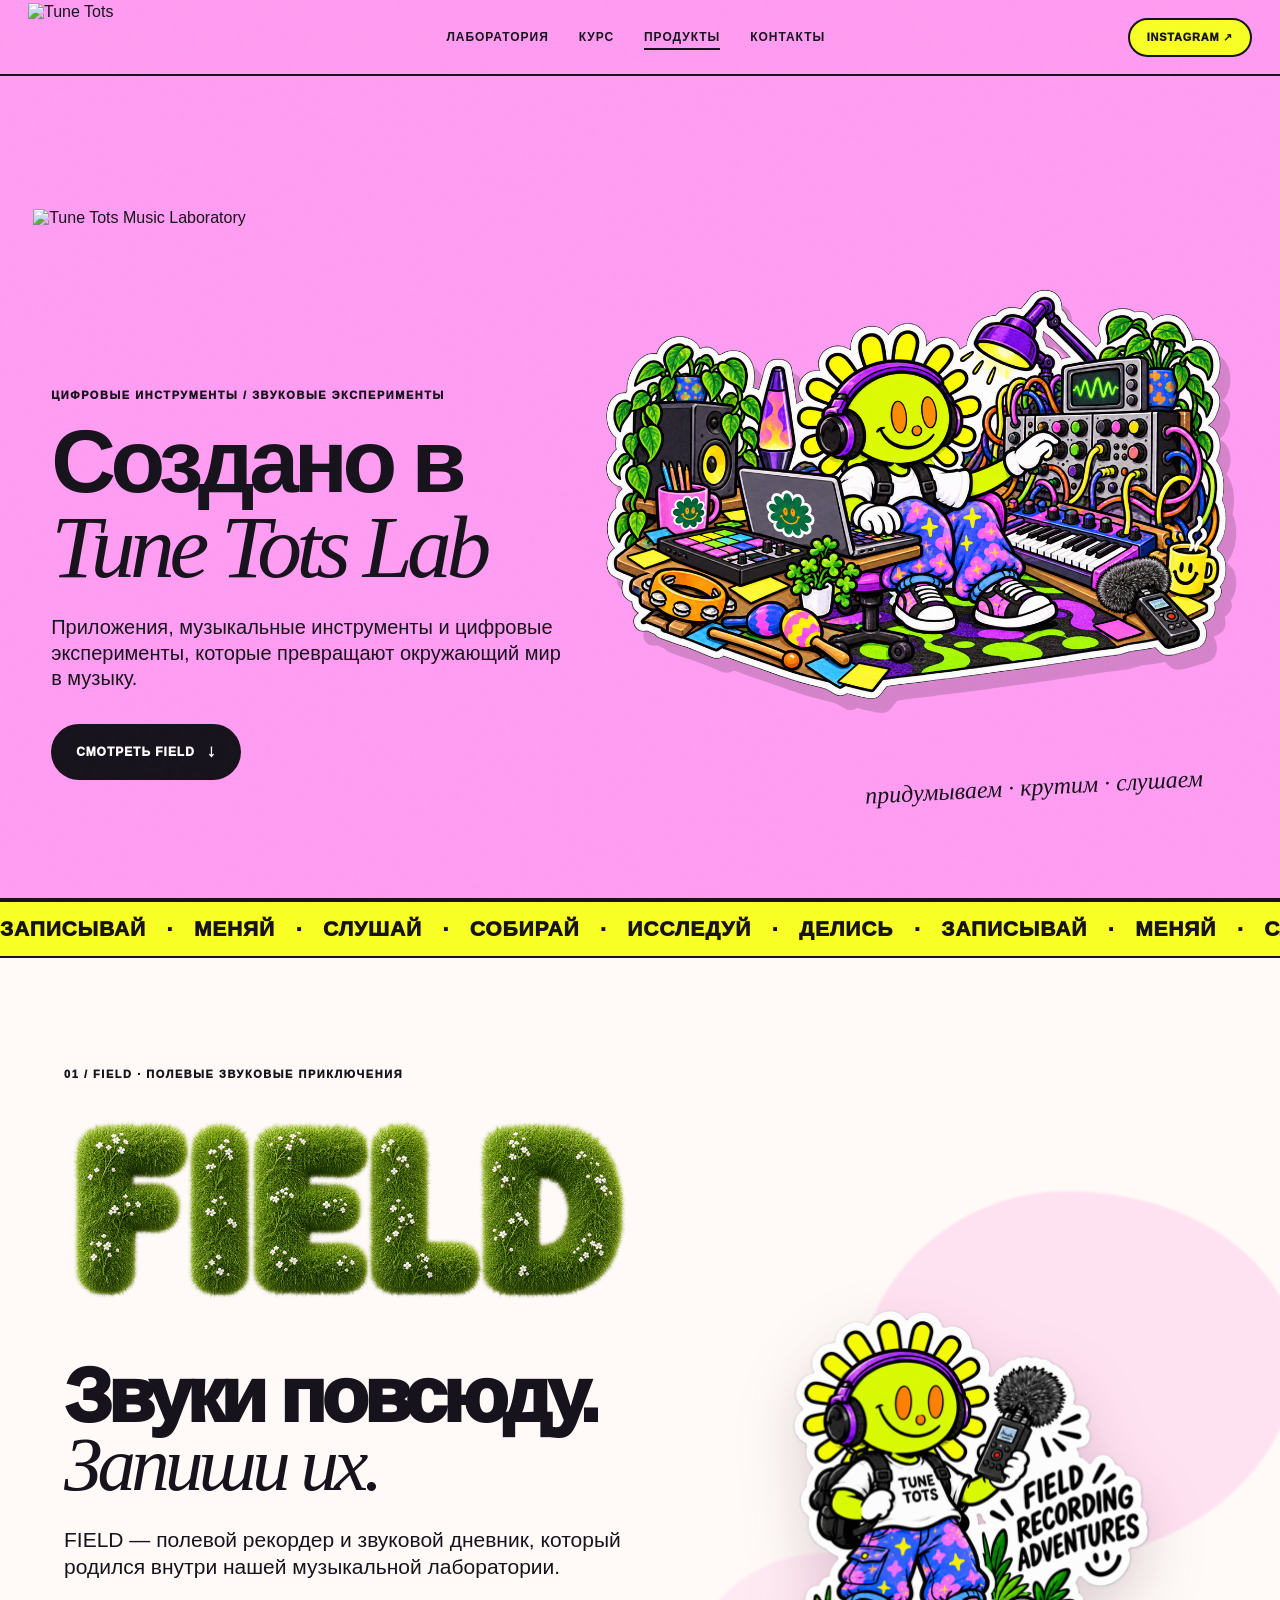
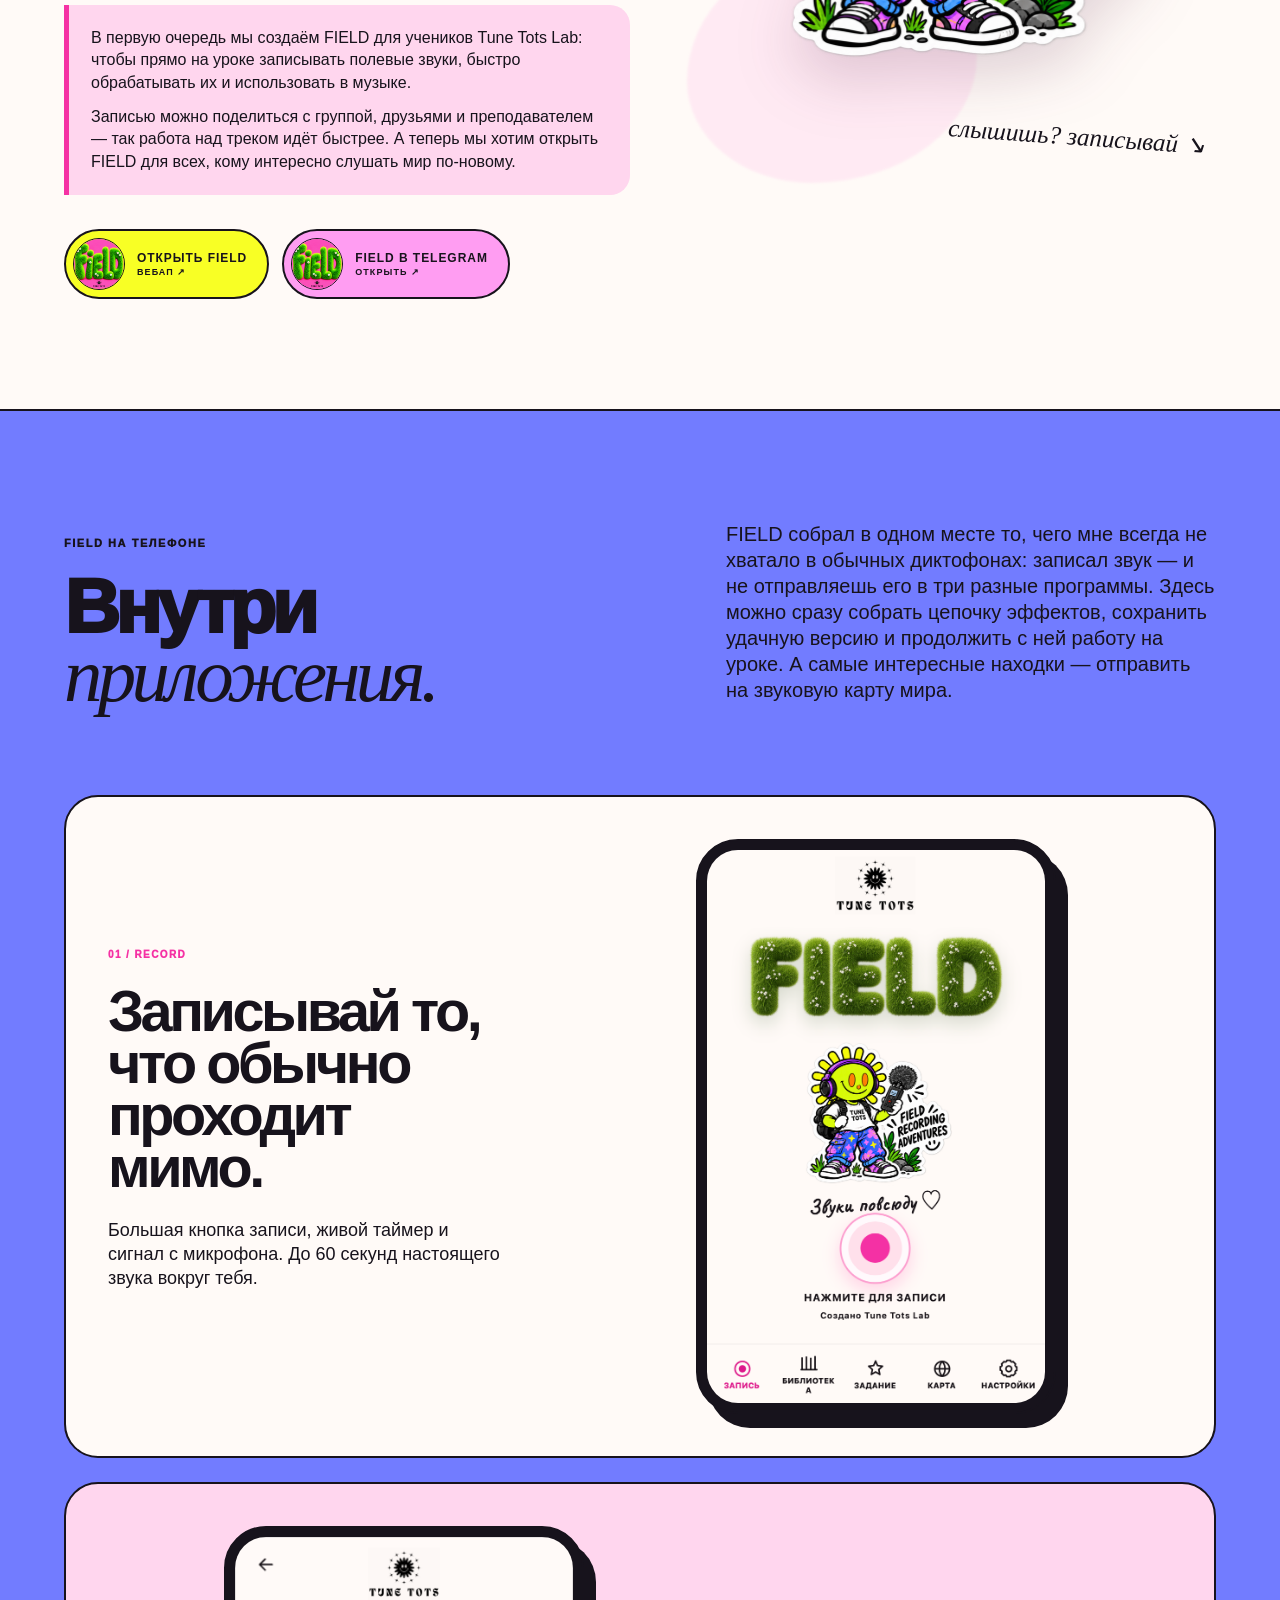
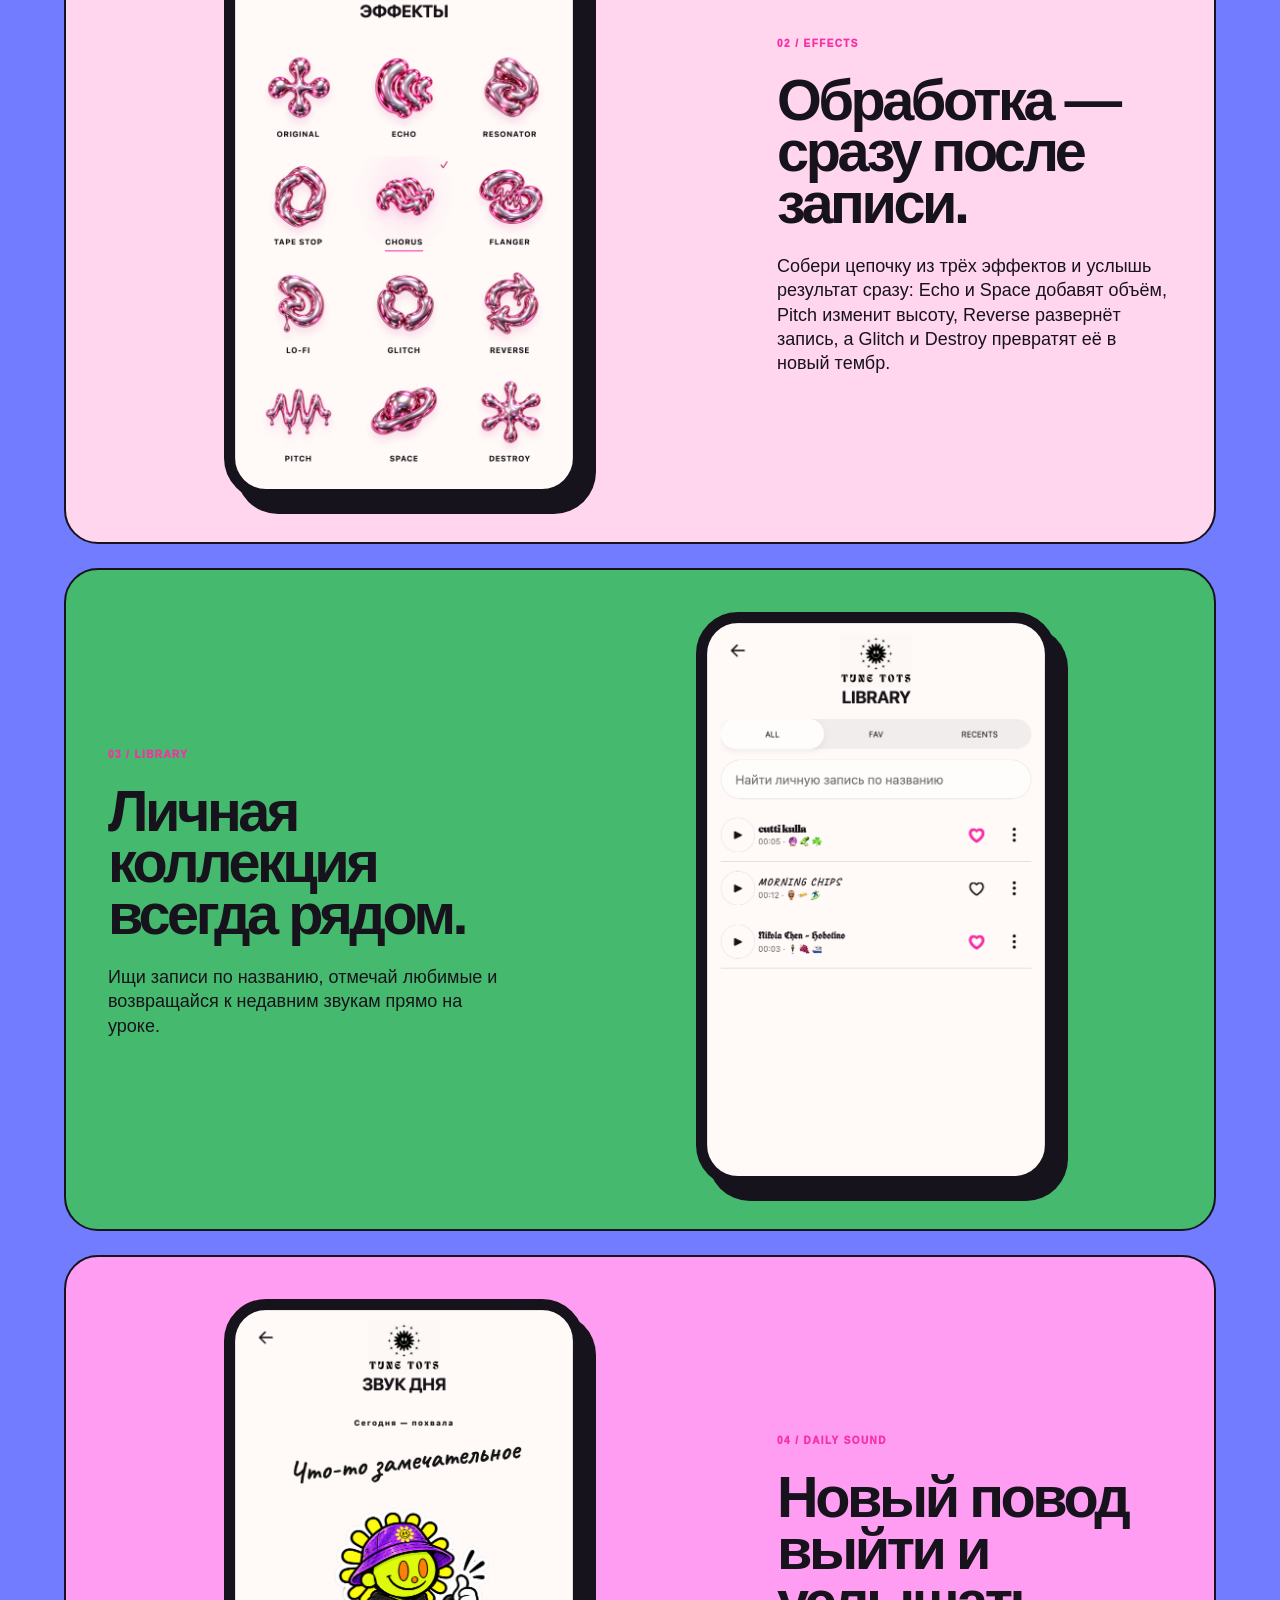
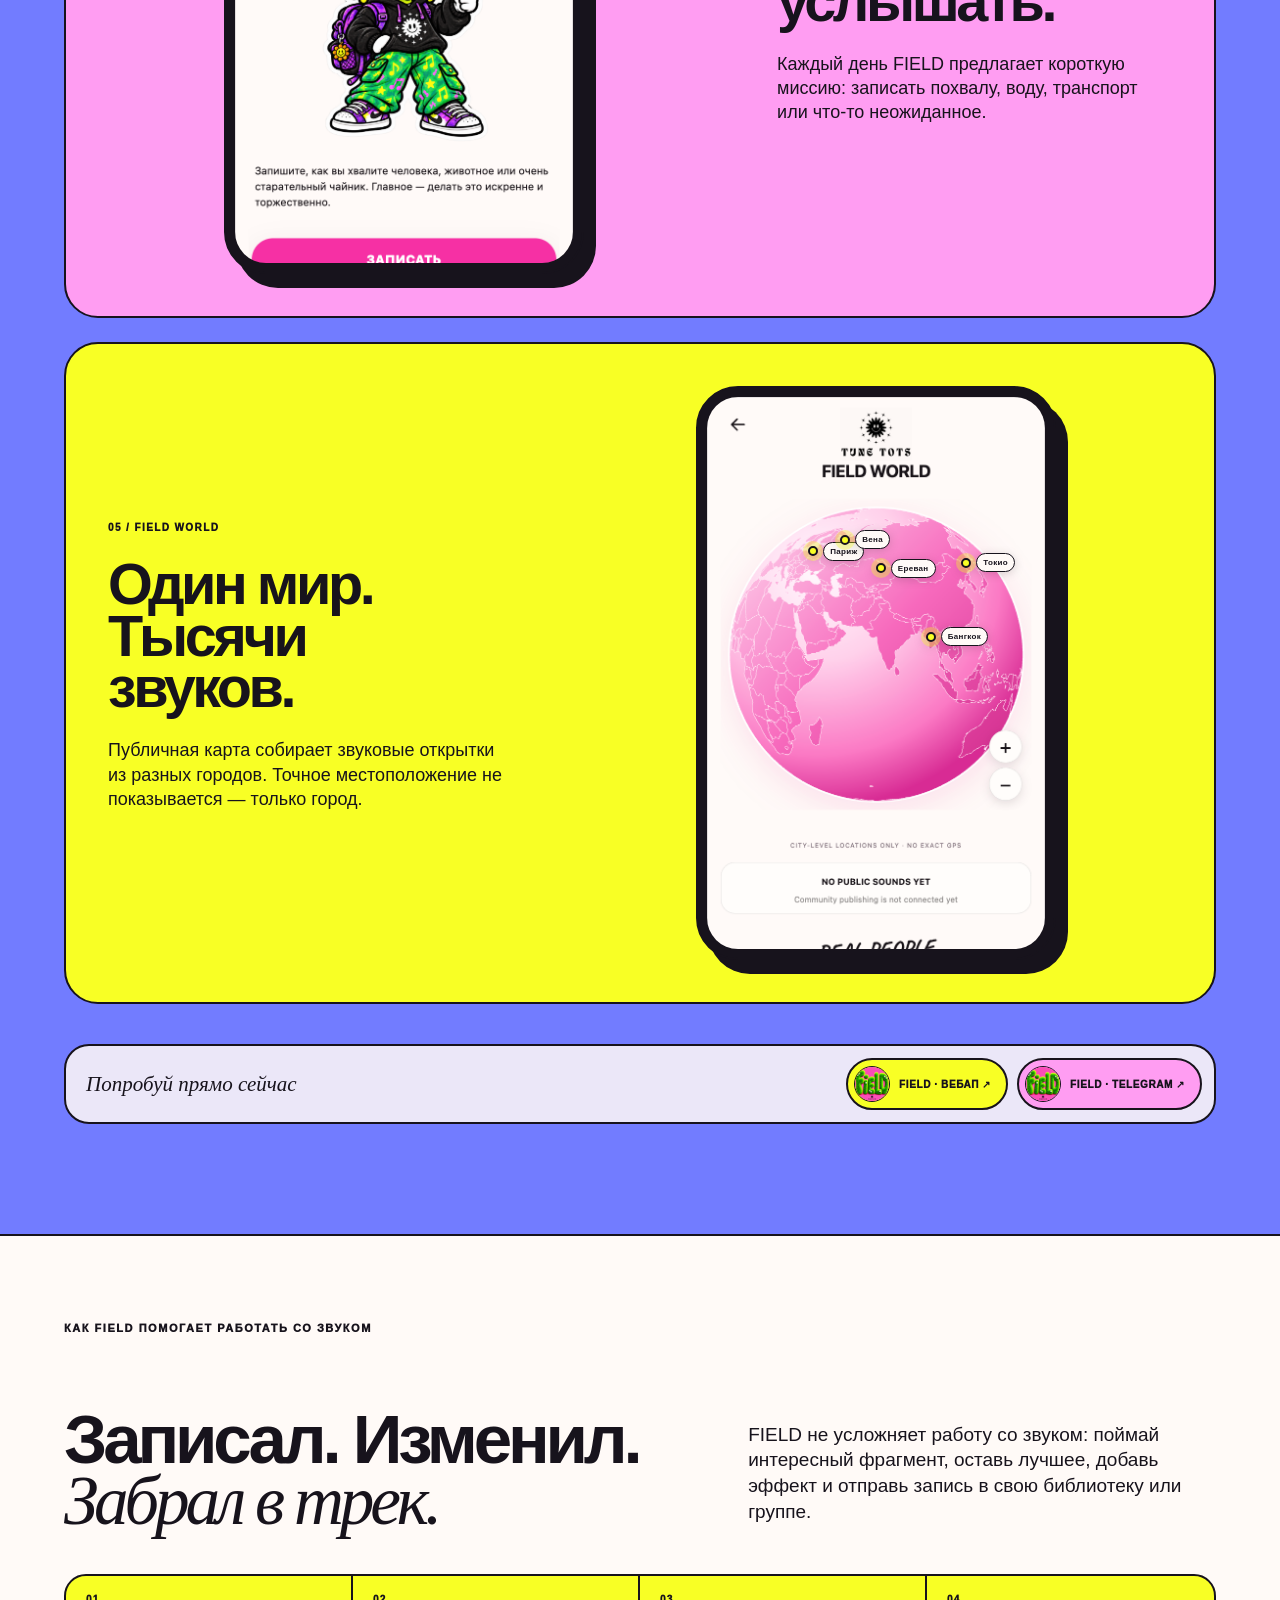
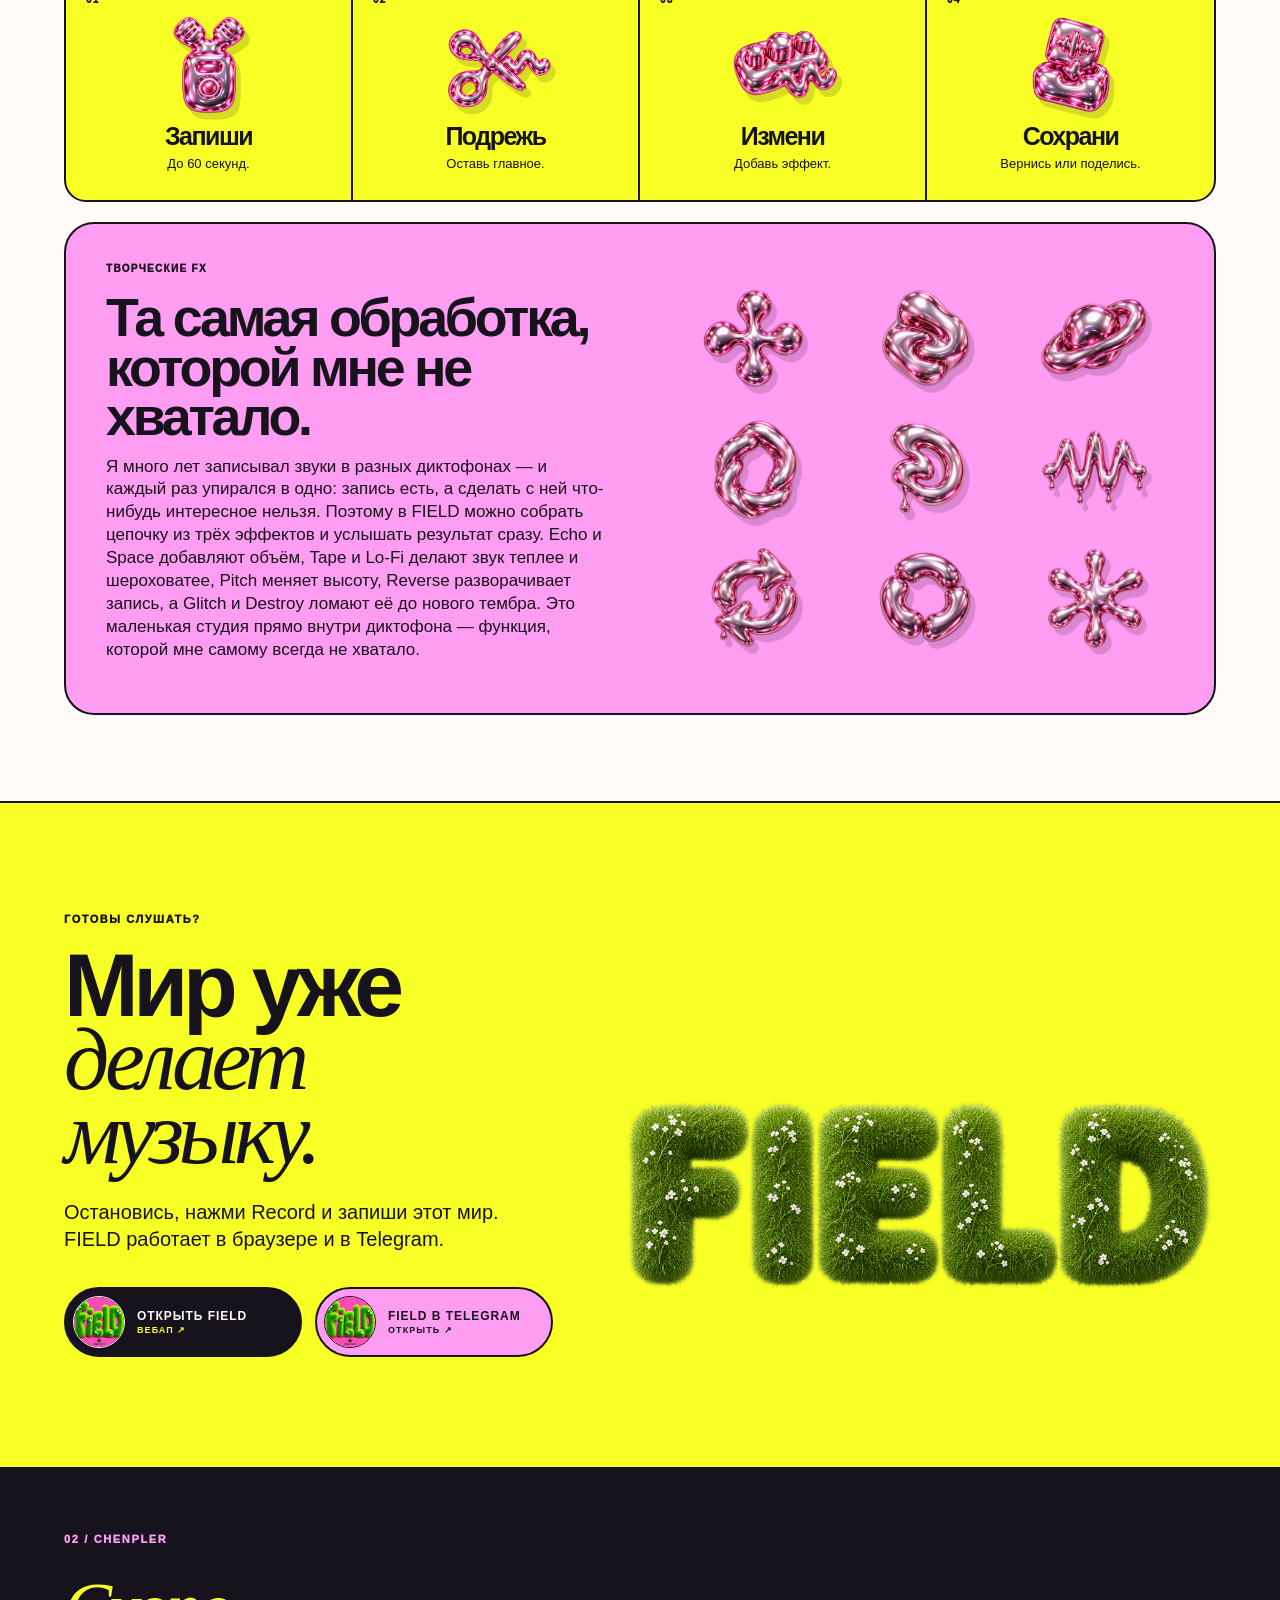
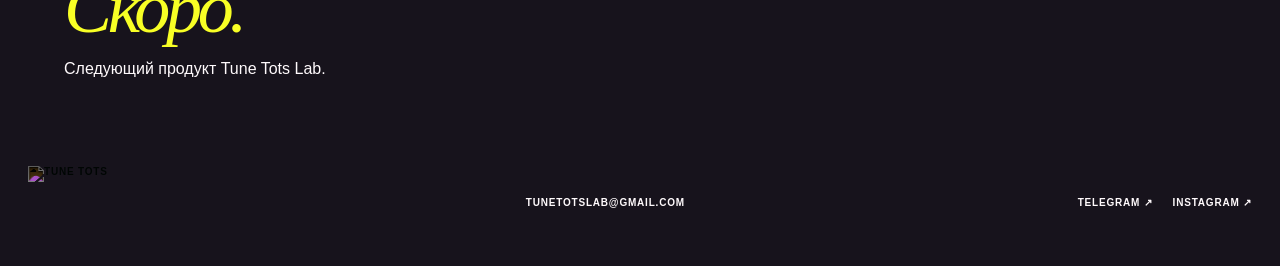
==== commit 9b6998b3: "Refine FIELD visuals and copy" ====
--- a/made-by/index.html
+++ b/made-by/index.html
@@ -8,7 +8,7 @@
   <link rel="apple-touch-icon" sizes="180x180" href="../apple-touch-icon.png?v=3">
   <link rel="icon" type="image/png" sizes="64x64" href="../favicon.png?v=3">
   <link rel="shortcut icon" href="../favicon.ico?v=3">
-  <link rel="stylesheet" href="styles.css?v=20261006-2">
+  <link rel="stylesheet" href="styles.css?v=20261006-4">
 </head>
 <body>
   <header class="site-nav">
@@ -62,8 +62,8 @@
     <section class="field-intro section" id="field">
       <div class="field-copy reveal">
         <p class="eyebrow">01 / FIELD · Полевые звуковые приключения</p>
-        <img class="field-logo" src="../assets/products/field/brand/field-wordmark-grass-optimized.png" alt="FIELD" loading="lazy" decoding="async">
-        <h2>Звуки повсюду.<br><i>Поймай один.</i></h2>
+        <img class="field-logo" src="../assets/products/field/brand/field-wordmark-grass.png" alt="FIELD" loading="lazy" decoding="async">
+        <h2>Звуки повсюду.<br><i>Запиши их.</i></h2>
         <p class="field-description">FIELD — полевой рекордер и звуковой дневник, который родился внутри нашей музыкальной лаборатории.</p>
         <div class="field-origin">
           <p>В первую очередь мы создаём FIELD для учеников Tune Tots Lab: чтобы прямо на уроке записывать полевые звуки, быстро обрабатывать их и использовать в музыке.</p>
@@ -94,7 +94,7 @@
           <p class="eyebrow">FIELD на телефоне</p>
           <h2>Внутри<br><i>приложения.</i></h2>
         </div>
-        <p>Это реальные экраны FIELD. Запиши звук, преобрази его эффектами, сохрани в библиотеку, выполни ежедневную миссию и отправь находку на карту мира.</p>
+        <p>FIELD собрал в одном месте то, чего мне всегда не хватало в обычных диктофонах: записал звук — и не отправляешь его в три разные программы. Здесь можно сразу собрать цепочку эффектов, сохранить удачную версию и продолжить с ней работу на уроке. А самые интересные находки — отправить на звуковую карту мира.</p>
       </div>
 
       <div class="app-showcase-grid">
@@ -105,7 +105,7 @@
 
         <article class="screen-story screen-effects reveal">
           <div class="phone-shell"><img src="../assets/products/field/screens/fx-latest.png" alt="Экран эффектов FIELD" loading="lazy" decoding="async"></div>
-          <div class="screen-copy"><span>02 / EFFECTS</span><h3>Меняй звук,<br>а не настроение.</h3><p>Echo, Resonator, Chorus, Flanger, Glitch, Reverse и другие эффекты можно смешивать с оригинальной записью.</p></div>
+          <div class="screen-copy"><span>02 / EFFECTS</span><h3>Обработка —<br>сразу после записи.</h3><p>Собери цепочку из трёх эффектов и услышь результат сразу: Echo и Space добавят объём, Pitch изменит высоту, Reverse развернёт запись, а Glitch и Destroy превратят её в новый тембр.</p></div>
         </article>
 
         <article class="screen-story screen-library reveal">
@@ -148,15 +148,15 @@
       </div>
 
       <div class="process-line reveal">
-        <article><span>01</span><h3>Запиши</h3><p>До 60 секунд.</p></article>
-        <article><span>02</span><h3>Подрежь</h3><p>Оставь главное.</p></article>
-        <article><span>03</span><h3>Измени</h3><p>Добавь эффект.</p></article>
-        <article><span>04</span><h3>Сохрани</h3><p>Вернись или поделись.</p></article>
+        <article><span>01</span><img class="process-object" src="../assets/products/field/process/step-record.png" alt="" loading="lazy" decoding="async"><h3>Запиши</h3><p>До 60 секунд.</p></article>
+        <article><span>02</span><img class="process-object" src="../assets/products/field/process/step-trim.png" alt="" loading="lazy" decoding="async"><h3>Подрежь</h3><p>Оставь главное.</p></article>
+        <article><span>03</span><img class="process-object" src="../assets/products/field/process/step-effects.png" alt="" loading="lazy" decoding="async"><h3>Измени</h3><p>Добавь эффект.</p></article>
+        <article><span>04</span><img class="process-object" src="../assets/products/field/process/step-save.png" alt="" loading="lazy" decoding="async"><h3>Сохрани</h3><p>Вернись или поделись.</p></article>
       </div>
 
       <div class="capability-list">
         <article class="capability capability-fx reveal">
-          <div><span>ТВОРЧЕСКИЕ FX</span><h3>Эффекты, которые<br>действительно звучат.</h3><p>Echo добавляет пространство, Resonator превращает шум в ноту, Reverse разворачивает знакомый звук задом наперёд, а Glitch аккуратно всё ломает. Эффект слышно сразу: можно крутить, сравнивать и сохранять удачный вариант, не выходя из FIELD.</p></div>
+          <div><span>ТВОРЧЕСКИЕ FX</span><h3>Та самая обработка,<br>которой мне не хватало.</h3><p>Я много лет записывал звуки в разных диктофонах — и каждый раз упирался в одно: запись есть, а сделать с ней что-нибудь интересное нельзя. Поэтому в FIELD можно собрать цепочку из трёх эффектов и услышать результат сразу. Echo и Space добавляют объём, Tape и Lo-Fi делают звук теплее и шероховатее, Pitch меняет высоту, Reverse разворачивает запись, а Glitch и Destroy ломают её до нового тембра. Это маленькая студия прямо внутри диктофона — функция, которой мне самому всегда не хватало.</p></div>
           <div class="effect-orbit" aria-hidden="true">
             <img src="../assets/products/field/effects/clean.webp" alt="" loading="lazy" decoding="async">
             <img src="../assets/products/field/effects/warm.webp" alt="" loading="lazy" decoding="async">
@@ -183,7 +183,7 @@
         </div>
       </div>
       <div class="finale-art reveal">
-        <img class="finale-logo" src="../assets/products/field/brand/field-wordmark-grass-optimized.png" alt="FIELD" loading="lazy" decoding="async">
+        <img class="finale-logo" src="../assets/products/field/brand/field-wordmark-grass.png" alt="FIELD" loading="lazy" decoding="async">
       </div>
     </section>
 
@@ -200,6 +200,6 @@
     <div><a href="https://t.me/tunetots" target="_blank" rel="noopener">Telegram ↗</a><a href="https://www.instagram.com/tunetots_lab" target="_blank" rel="noopener">Instagram ↗</a></div>
   </footer>
 
-  <script src="script.js?v=20261006-2"></script>
+  <script src="script.js?v=20261006-4"></script>
 </body>
 </html>
--- a/made-by/styles.css
+++ b/made-by/styles.css
@@ -28,7 +28,7 @@
 .hero-lab-art{position:relative;align-self:stretch;display:flex;align-items:center;justify-content:center}.hero-lab-art img{width:min(780px,100%);max-height:720px;object-fit:contain;filter:drop-shadow(10px 14px 0 rgba(23,19,28,.18))}.hero-lab-art p{position:absolute;right:2vw;bottom:18px;font-family:Georgia,serif;font-style:italic;font-size:24px;transform:rotate(-3deg)}
 .button,.app-button{border:var(--border);border-radius:999px;display:inline-flex;align-items:center;justify-content:center;transition:transform .2s,box-shadow .2s}.button:hover,.app-button:hover{transform:translate(-3px,-3px);box-shadow:6px 6px 0 var(--ink)}
 .button{padding:16px 23px;font-size:12px;font-weight:1000;letter-spacing:.08em;text-transform:uppercase}.button-dark{background:var(--ink);color:var(--white)}.button-dark span{margin-left:12px;font-size:17px}
-.marquee{overflow:hidden;background:var(--yellow);border-top:var(--border);border-bottom:var(--border);white-space:nowrap}.marquee-track{display:flex;width:max-content;padding:15px 0;font-size:21px;font-weight:1000;letter-spacing:.04em;animation:marquee 18s linear infinite}.marquee-group{display:flex;gap:24px;padding-right:24px;flex:none}@keyframes marquee{to{transform:translateX(-50%)}}
+.marquee{overflow:hidden;background:var(--yellow);border-top:var(--border);border-bottom:var(--border);white-space:nowrap}.marquee-track{display:flex;width:max-content;padding:15px 0;font-size:21px;font-weight:1000;letter-spacing:.04em;animation:marquee 42s linear infinite}.marquee-group{display:flex;gap:24px;padding-right:24px;flex:none}@keyframes marquee{to{transform:translateX(-50%)}}
 .field-intro{background:var(--paper);display:grid;grid-template-columns:1fr .9fr;gap:6vw;align-items:center;overflow:hidden}.field-logo{width:min(620px,100%);height:270px;object-fit:contain;object-position:left center;margin:-24px 0 12px}.field-copy h2,.section-head h2,.features-title h2,.miley-story h2,.final-cta h2{font-size:clamp(55px,6vw,92px);line-height:.88;margin-bottom:28px;font-weight:1000}.field-copy h2 i,.section-head h2 i,.features-title h2 i,.miley-story h2 i,.final-cta h2 i{font-family:Georgia,serif;font-weight:400}.field-description{font-size:21px;line-height:1.3;max-width:700px}
 .product-actions{display:flex;flex-wrap:wrap;gap:13px;margin-top:34px}.app-button{background:var(--ink);color:var(--white);padding:7px 20px 7px 7px;gap:12px}.app-button img{width:52px;height:52px;object-fit:cover;border-radius:50%;border:1px solid var(--white)}.app-button span{display:grid;gap:2px;text-align:left}.app-button strong{font-size:12px;letter-spacing:.08em;text-transform:uppercase}.app-button small{font-size:9px;color:var(--pink);font-weight:900;letter-spacing:.12em}.button-telegram{background:var(--field-pink);gap:8px}.button-telegram small{background:var(--paper);padding:4px 7px;border-radius:999px;font-size:8px}
 .telegram-button{background:var(--field-pink);color:var(--ink)}.telegram-button img{border-color:var(--ink)}.telegram-button small{color:var(--ink)}
@@ -122,6 +122,10 @@
 .process-line h3{font-size:25px;margin:17px 0 5px}
 .process-line p{font-size:13px}
 .process-line svg,.process-record{display:none}
+.process-line article{min-height:224px;text-align:center}
+.process-line article>span{text-align:left}
+.process-object{display:block;width:112px;height:112px;margin:4px auto -3px;object-fit:contain;filter:drop-shadow(5px 7px 0 rgba(23,19,28,.15))}
+.process-line h3{margin:4px 0 5px}
 .capability-list{display:block}
 .capability{min-height:300px;padding:34px 40px;background:var(--pink)}
 .capability h3{font-size:clamp(38px,4.2vw,60px);margin:17px 0 14px}
@@ -131,6 +135,9 @@
 
 .finale-art{min-height:0;position:relative;display:flex;align-items:center;justify-content:center;padding-top:54px}
 .finale-logo{position:static;width:100%;max-height:360px;transform:translateY(38px)}
+.nav-cta{display:inline-flex;align-items:center;justify-content:center;line-height:1;white-space:nowrap}
+.field-finale .product-actions{align-items:stretch}
+.field-finale .app-button{flex:0 0 238px;min-height:70px;justify-content:flex-start}
 
 @media(max-width:1000px){
   .field-toolkit{padding-top:76px;padding-bottom:76px}
@@ -141,16 +148,21 @@
   .marquee-group span{word-spacing:9px}
   .field-toolkit{padding-top:68px;padding-bottom:68px}
   .process-line{grid-template-columns:1fr 1fr;margin-top:32px}
-  .process-line article{min-height:105px;padding:15px}
+  .process-line article{min-height:200px;padding:15px}
+  .process-object{width:96px;height:96px}
   .process-line h3{font-size:22px;margin-top:12px}
   .capability{padding:24px;gap:24px}
   .capability p{font-size:15px}
   .effect-orbit{grid-template-columns:repeat(3,minmax(64px,1fr));gap:9px}
   .finale-art{min-height:220px}
+  .nav-cta{height:46px;min-height:46px;padding:0 13px;line-height:1}
+  .field-finale .product-actions{width:100%;align-items:stretch}
+  .field-finale .app-button{width:100%;max-width:340px;flex-basis:auto}
 }
 @media(max-width:430px){
   .process-line{grid-template-columns:1fr 1fr}
-  .process-line article{min-height:98px!important;border-right:var(--border)!important;border-bottom:var(--border)!important}
+  .process-line article{min-height:188px!important;border-right:var(--border)!important;border-bottom:var(--border)!important}
   .process-line article:nth-child(even){border-right:0!important}
   .process-line article:nth-last-child(-n+2){border-bottom:0!important}
+  .process-object{width:86px;height:86px}
 }
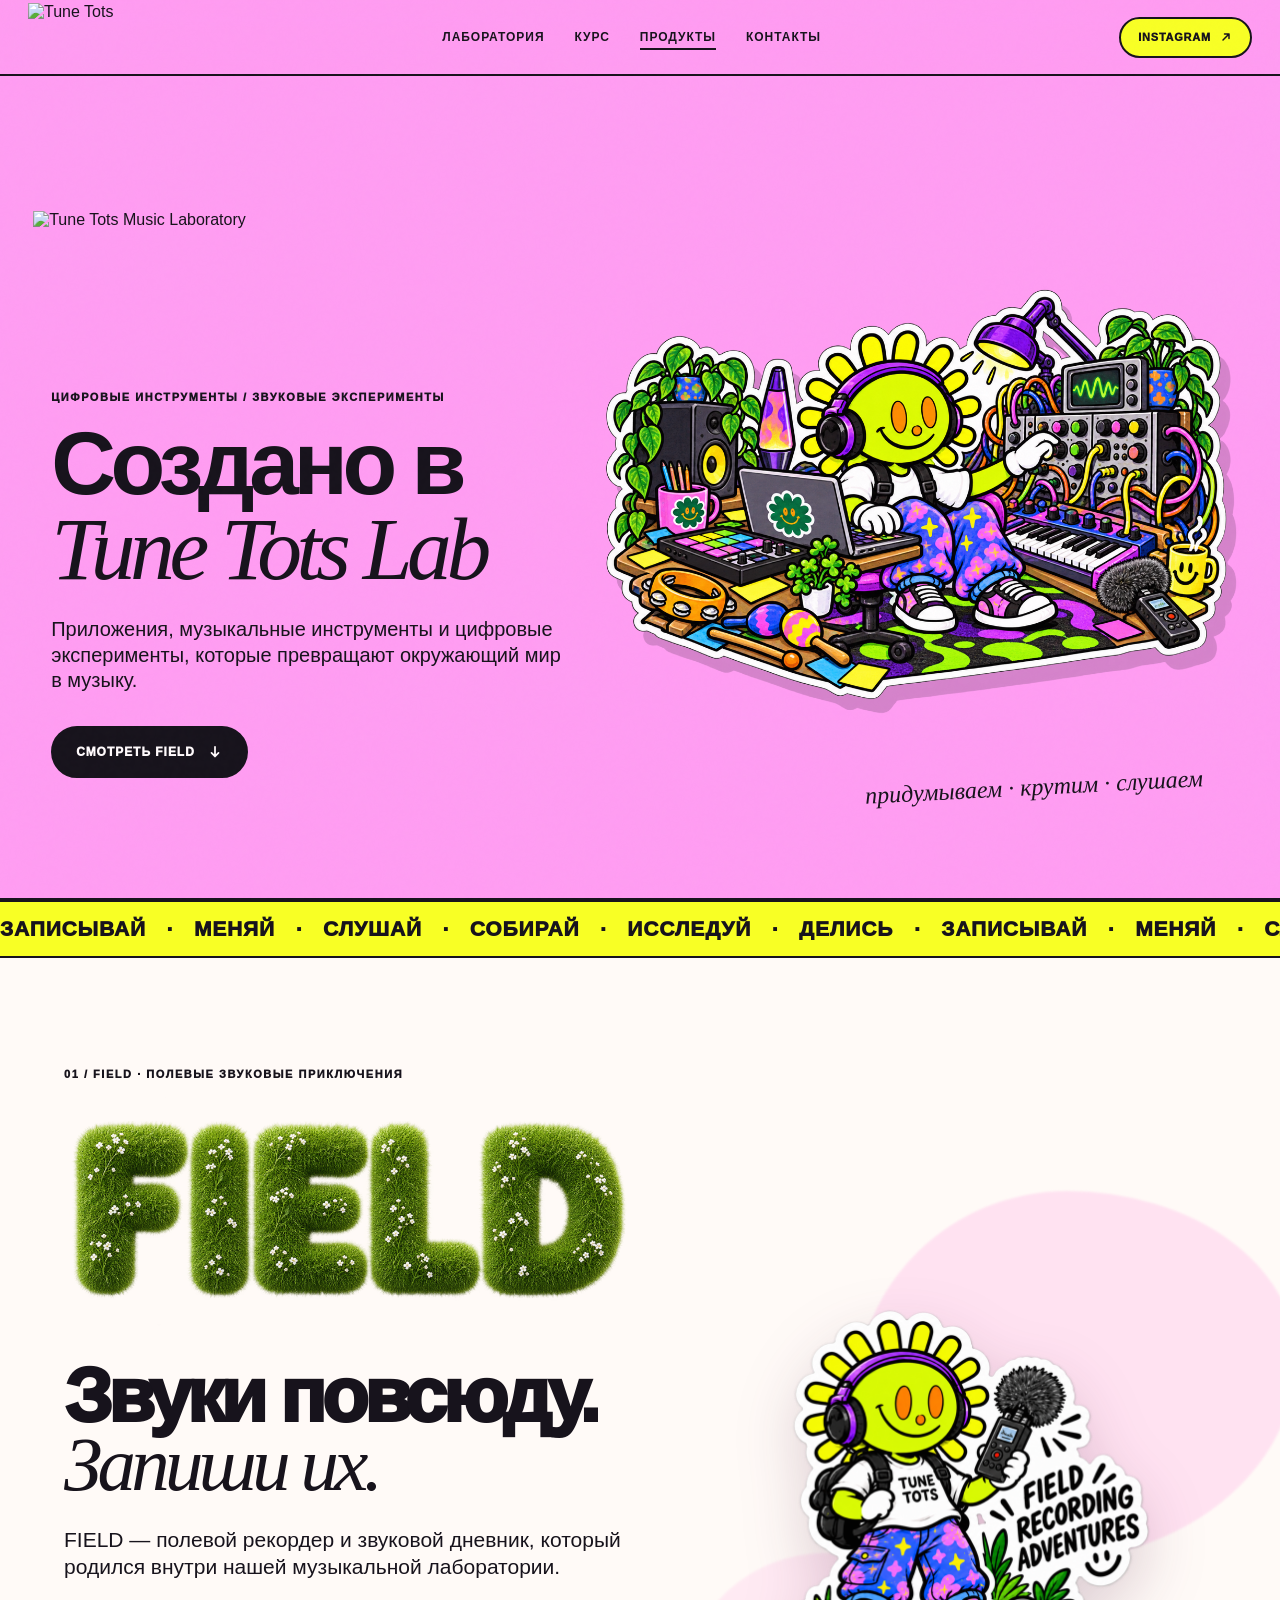
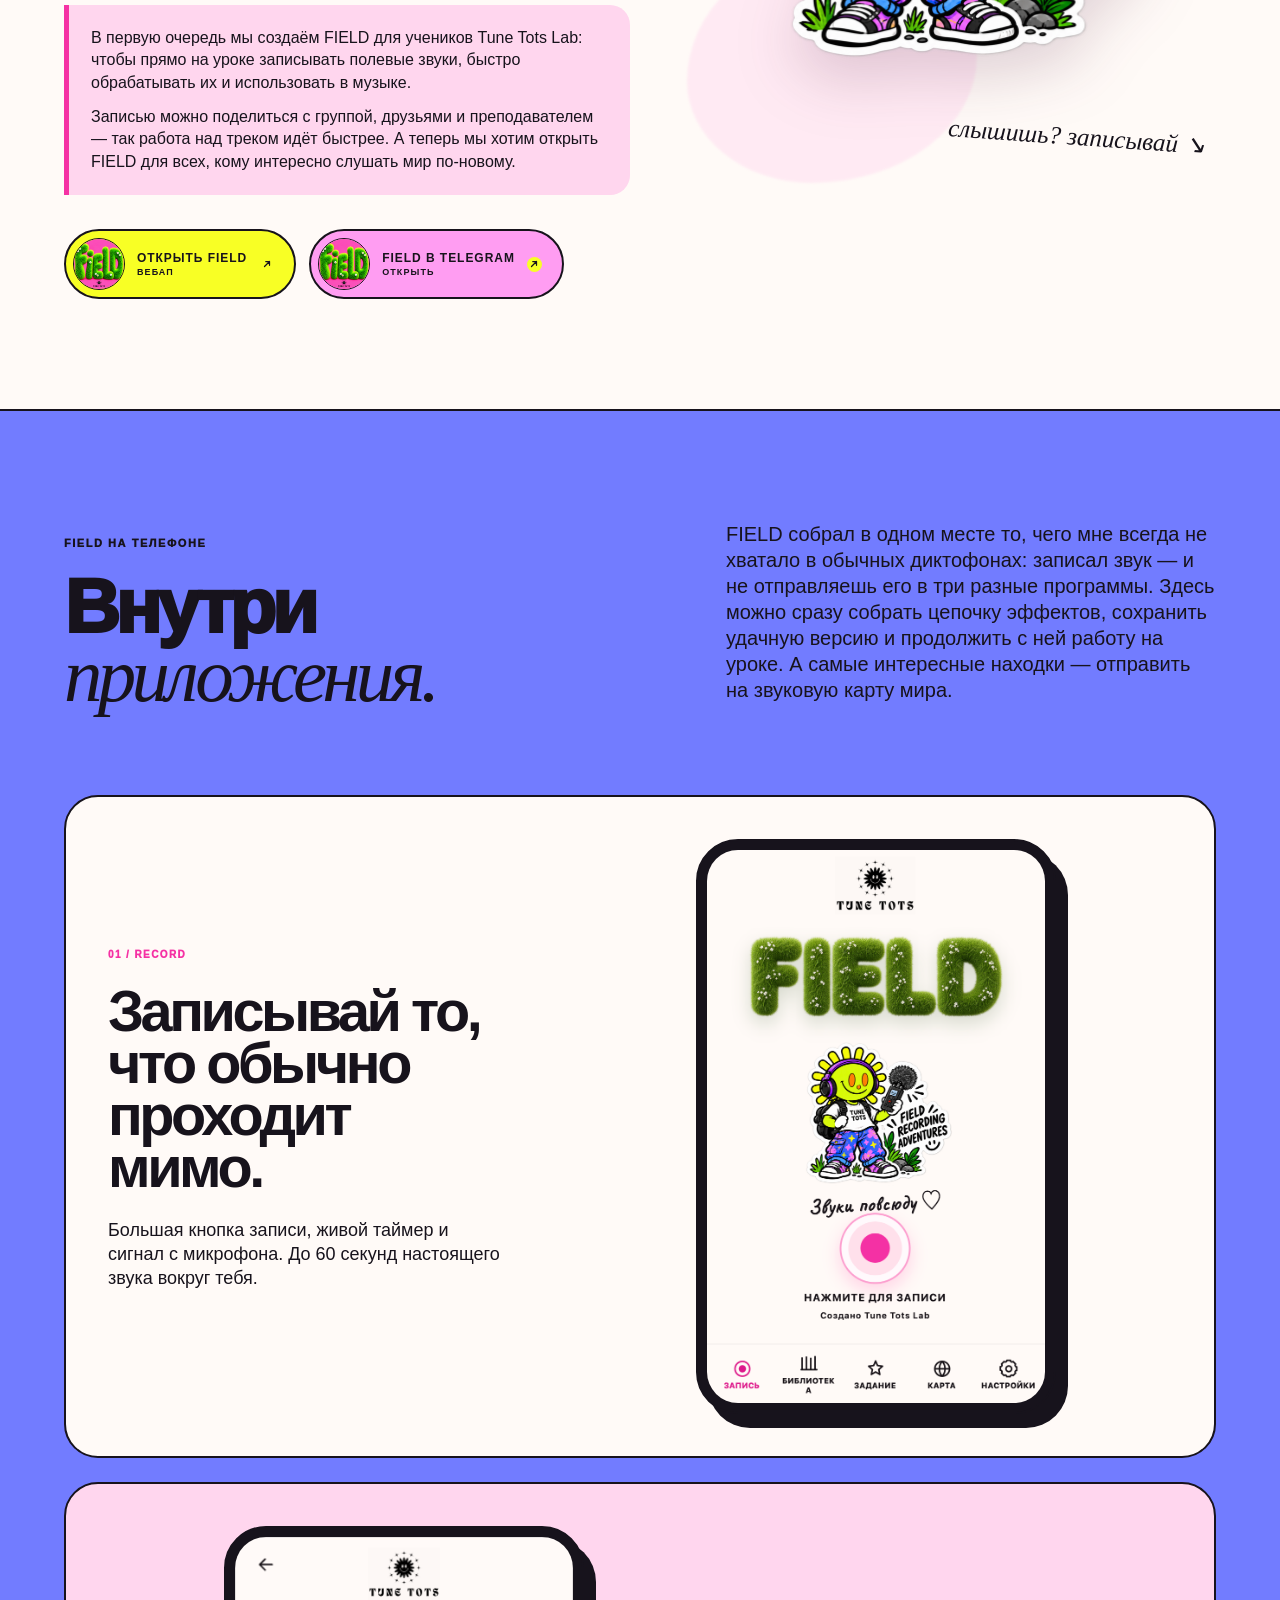
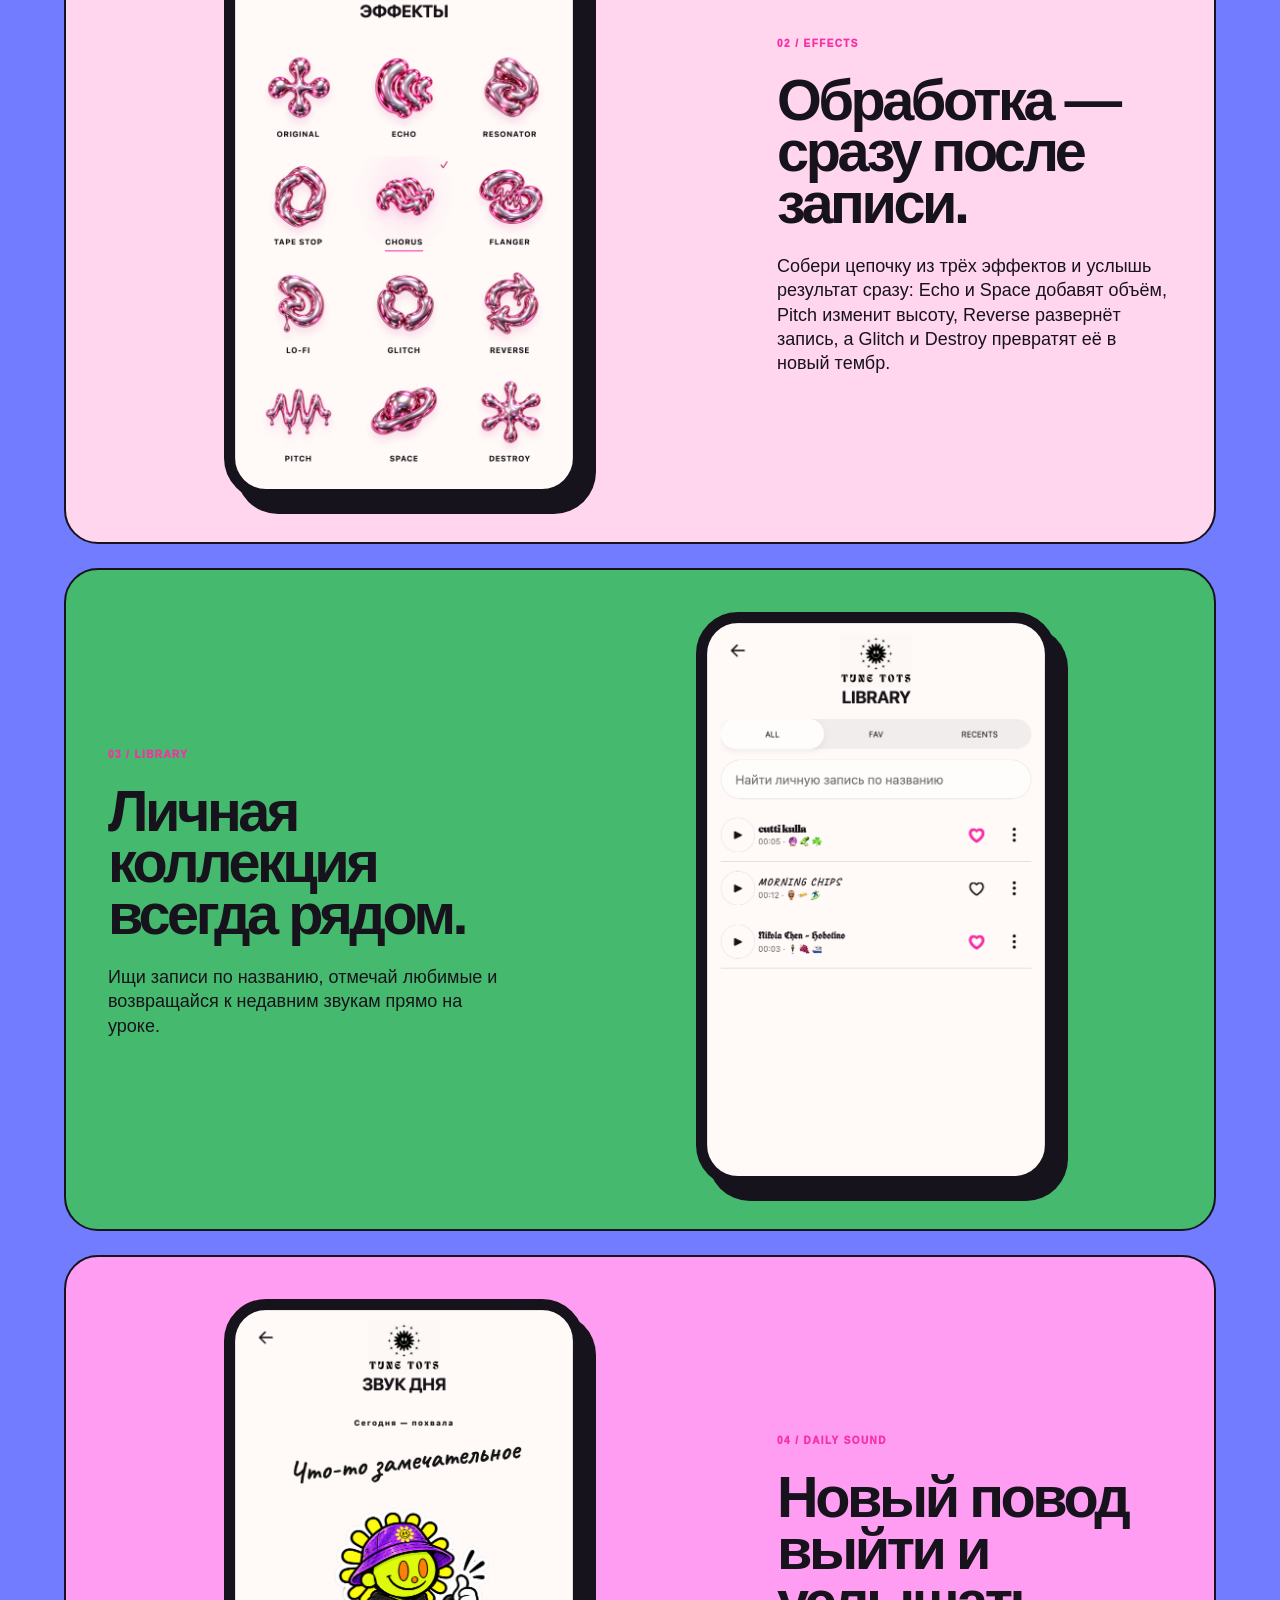
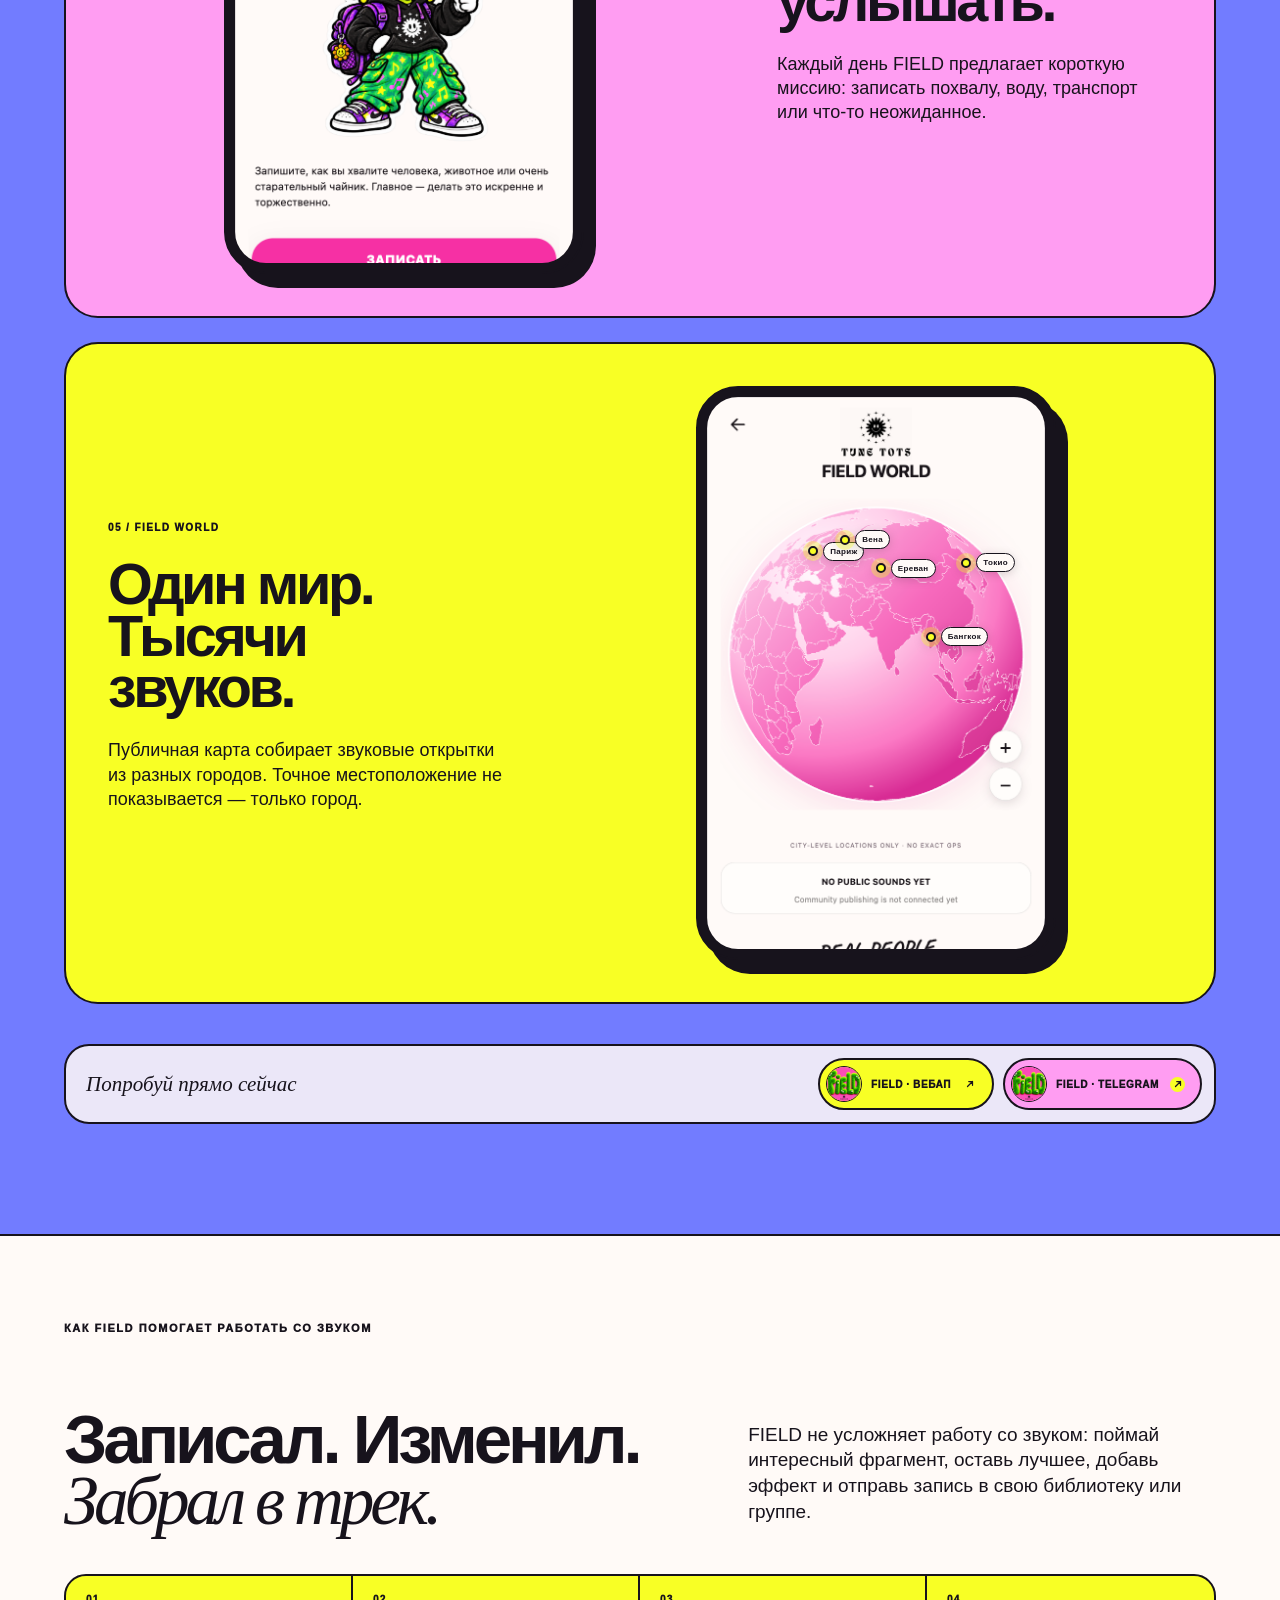
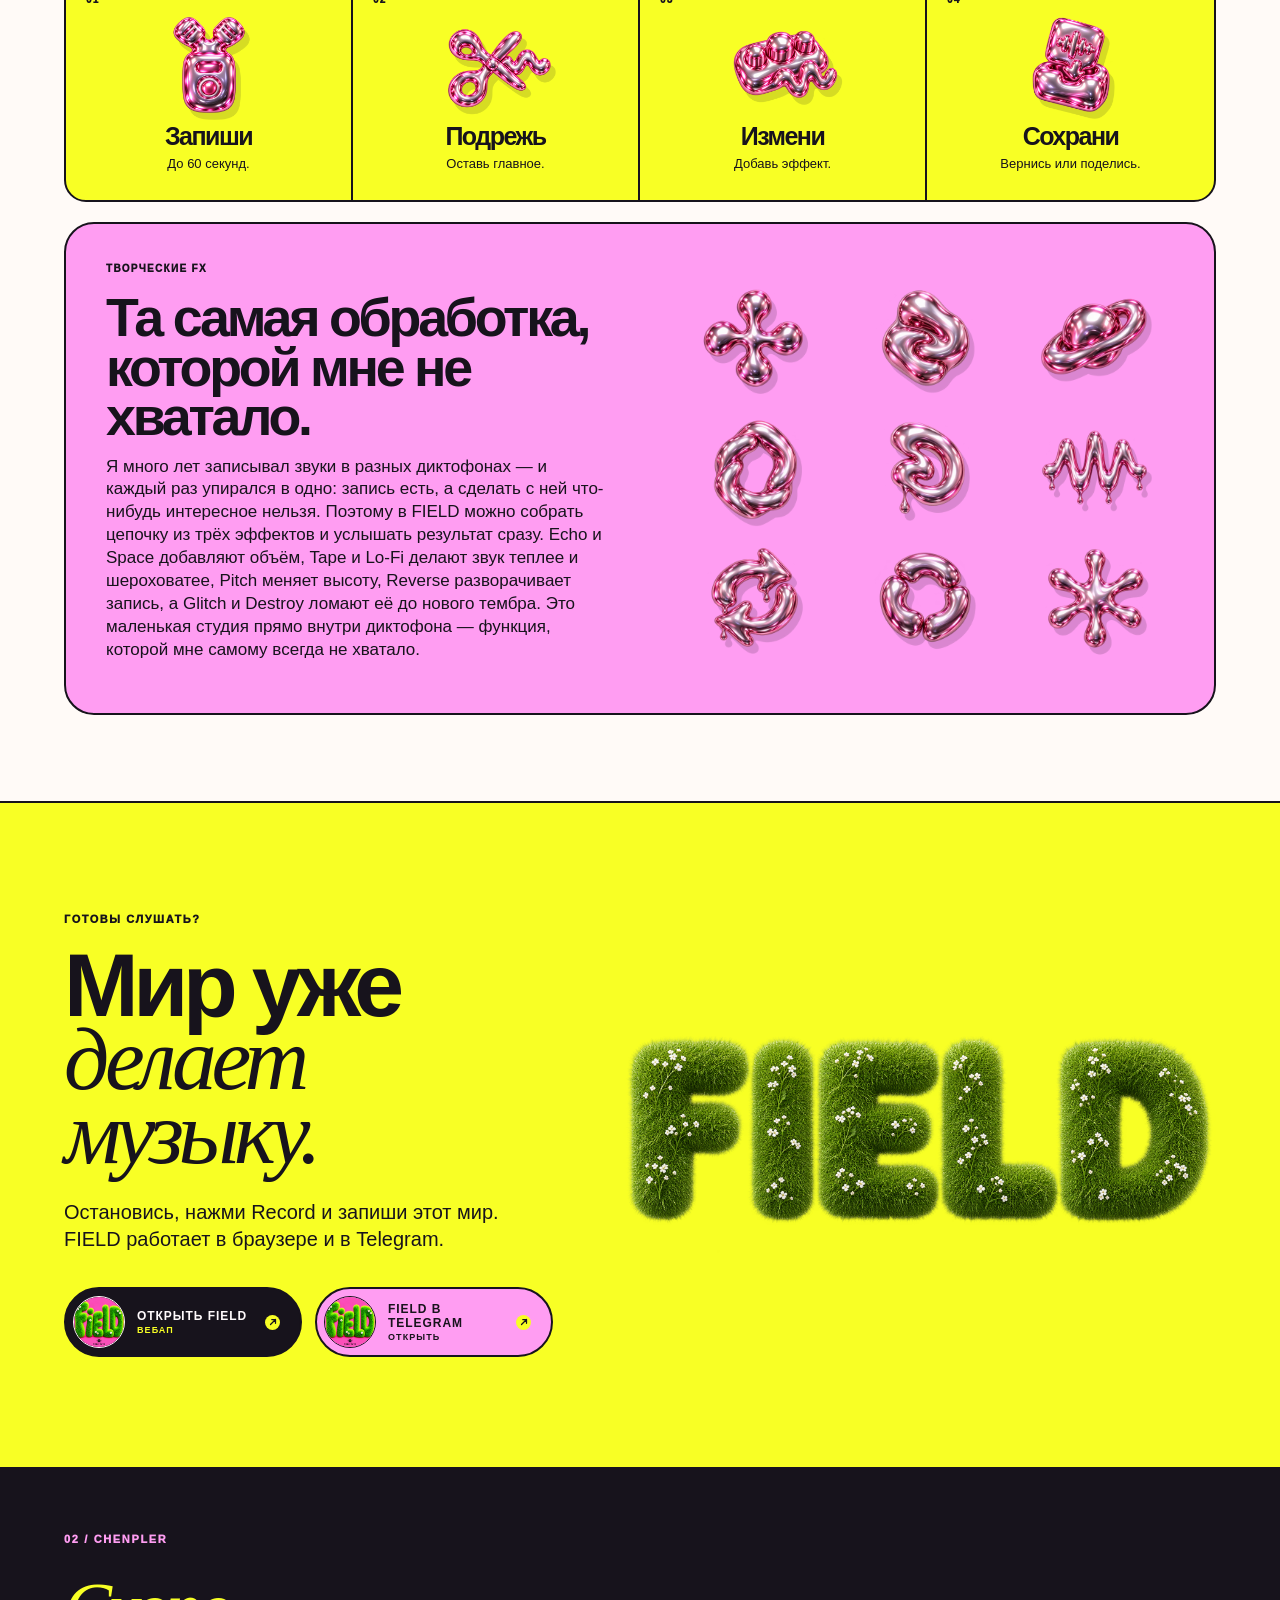
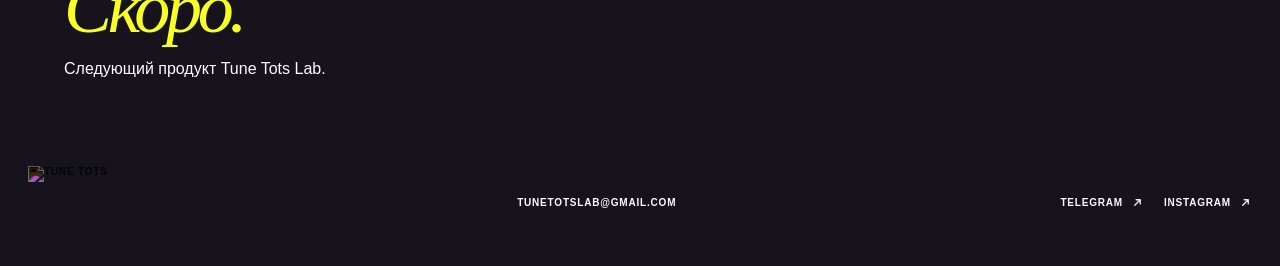
==== commit 69c26a4f: "Polish responsive layouts and controls" ====
--- a/made-by/index.html
+++ b/made-by/index.html
@@ -8,7 +8,7 @@
   <link rel="apple-touch-icon" sizes="180x180" href="../apple-touch-icon.png?v=3">
   <link rel="icon" type="image/png" sizes="64x64" href="../favicon.png?v=3">
   <link rel="shortcut icon" href="../favicon.ico?v=3">
-  <link rel="stylesheet" href="styles.css?v=20261006-4">
+  <link rel="stylesheet" href="styles.css?v=20261008-2">
 </head>
 <body>
   <header class="site-nav">
@@ -22,7 +22,7 @@
       <a class="is-current" href="#top">Продукты</a>
       <a href="../#contact">Контакты</a>
     </nav>
-    <a class="nav-cta" href="https://www.instagram.com/tunetots_lab" target="_blank" rel="noopener">Instagram ↗</a>
+    <a class="nav-cta external-arrow" href="https://www.instagram.com/tunetots_lab" target="_blank" rel="noopener">Instagram</a>
   </header>
   <div class="mobile-menu-backdrop" aria-hidden="true"></div>
   <aside class="mobile-menu" id="mobile-menu" aria-hidden="true">
@@ -31,7 +31,7 @@
       <a href="../#about"><span>01</span>Лаборатория</a>
       <a href="../#course"><span>02</span>Курс</a>
       <a href="../#program"><span>03</span>Программа</a>
-      <a class="mobile-products-link" href="#top"><span>04</span>Наши приложения <b>→</b></a>
+      <a class="mobile-products-link" href="#top"><span>04</span>Наши приложения</a>
       <a href="../#contact"><span>05</span>Контакты</a>
     </nav>
     <small>MADE BY TUNE TOTS LAB</small>
@@ -44,7 +44,7 @@
         <p class="eyebrow">Цифровые инструменты / звуковые эксперименты</p>
         <h1><span>Создано в</span><i>Tune Tots Lab</i></h1>
         <p class="hero-lead">Приложения, музыкальные инструменты и цифровые эксперименты, которые превращают окружающий мир в музыку.</p>
-        <a class="button button-dark" href="#field">Смотреть FIELD <span>↓</span></a>
+        <a class="button button-dark down-arrow" href="#field">Смотреть FIELD</a>
       </div>
       <div class="hero-lab-art">
         <img src="../assets/products/made-by/miley-lab-v1-optimized.png" alt="Miley создаёт музыкальное приложение в лаборатории" decoding="async" fetchpriority="high">
@@ -70,13 +70,13 @@
           <p>Записью можно поделиться с группой, друзьями и преподавателем — так работа над треком идёт быстрее. А теперь мы хотим открыть FIELD для всех, кому интересно слушать мир по-новому.</p>
         </div>
         <div class="product-actions">
-          <a class="app-button" href="https://tunetotslab.github.io/FIELD/" target="_blank" rel="noopener">
+          <a class="app-button external-arrow" href="https://tunetotslab.github.io/FIELD/" target="_blank" rel="noopener">
             <img src="../assets/products/field/brand/field-app-button-optimized.png" alt="">
-            <span><strong>Открыть FIELD</strong><small>ВЕБАП ↗</small></span>
+            <span><strong>Открыть FIELD</strong><small>ВЕБАП</small></span>
           </a>
-          <a class="app-button telegram-button" href="https://t.me/field_sound_bot" target="_blank" rel="noopener">
+          <a class="app-button telegram-button external-arrow" href="https://t.me/field_sound_bot" target="_blank" rel="noopener">
             <img src="../assets/products/field/brand/field-app-button-optimized.png" alt="">
-            <span><strong>FIELD в Telegram</strong><small>ОТКРЫТЬ ↗</small></span>
+            <span><strong>FIELD в Telegram</strong><small>ОТКРЫТЬ</small></span>
           </a>
         </div>
       </div>
@@ -134,8 +134,8 @@
       <div class="section-launch reveal" aria-label="Открыть FIELD">
         <span>Попробуй прямо сейчас</span>
         <div class="launch-pills">
-          <a href="https://tunetotslab.github.io/FIELD/" target="_blank" rel="noopener"><img src="../assets/products/field/brand/field-app-button-optimized.png" alt="">FIELD · ВЕБАП ↗</a>
-          <a href="https://t.me/field_sound_bot" target="_blank" rel="noopener"><img src="../assets/products/field/brand/field-app-button-optimized.png" alt="">FIELD · TELEGRAM ↗</a>
+          <a class="external-arrow" href="https://tunetotslab.github.io/FIELD/" target="_blank" rel="noopener"><img src="../assets/products/field/brand/field-app-button-optimized.png" alt="">FIELD · ВЕБАП</a>
+          <a class="external-arrow" href="https://t.me/field_sound_bot" target="_blank" rel="noopener"><img src="../assets/products/field/brand/field-app-button-optimized.png" alt="">FIELD · TELEGRAM</a>
         </div>
       </div>
     </section>
@@ -178,8 +178,8 @@
         <h2>Мир уже<br><i>делает музыку.</i></h2>
         <p>Остановись, нажми Record и запиши этот мир. FIELD работает в браузере и в Telegram.</p>
         <div class="product-actions">
-          <a class="app-button" href="https://tunetotslab.github.io/FIELD/" target="_blank" rel="noopener"><img src="../assets/products/field/brand/field-app-button-optimized.png" alt=""><span><strong>Открыть FIELD</strong><small>ВЕБАП ↗</small></span></a>
-          <a class="app-button telegram-button" href="https://t.me/field_sound_bot" target="_blank" rel="noopener"><img src="../assets/products/field/brand/field-app-button-optimized.png" alt=""><span><strong>FIELD в Telegram</strong><small>ОТКРЫТЬ ↗</small></span></a>
+          <a class="app-button external-arrow" href="https://tunetotslab.github.io/FIELD/" target="_blank" rel="noopener"><img src="../assets/products/field/brand/field-app-button-optimized.png" alt=""><span><strong>Открыть FIELD</strong><small>ВЕБАП</small></span></a>
+          <a class="app-button telegram-button external-arrow" href="https://t.me/field_sound_bot" target="_blank" rel="noopener"><img src="../assets/products/field/brand/field-app-button-optimized.png" alt=""><span><strong>FIELD в Telegram</strong><small>ОТКРЫТЬ</small></span></a>
         </div>
       </div>
       <div class="finale-art reveal">
@@ -197,9 +197,9 @@
   <footer>
     <img src="../assets/logo/tune-tots-transparent.png" alt="Tune Tots">
     <a href="mailto:tunetotslab@gmail.com">tunetotslab@gmail.com</a>
-    <div><a href="https://t.me/tunetots" target="_blank" rel="noopener">Telegram ↗</a><a href="https://www.instagram.com/tunetots_lab" target="_blank" rel="noopener">Instagram ↗</a></div>
+    <div><a class="external-arrow" href="https://t.me/tunetots" target="_blank" rel="noopener">Telegram</a><a class="external-arrow" href="https://www.instagram.com/tunetots_lab" target="_blank" rel="noopener">Instagram</a></div>
   </footer>
 
-  <script src="script.js?v=20261006-4"></script>
+  <script src="script.js?v=20261008-2"></script>
 </body>
 </html>
--- a/made-by/styles.css
+++ b/made-by/styles.css
@@ -20,7 +20,7 @@
 .mobile-menu-backdrop{position:fixed;inset:76px 0 0;background:rgba(23,19,28,.28);backdrop-filter:blur(5px);opacity:0;visibility:hidden;transition:opacity .35s,visibility .35s;z-index:48}
 .mobile-menu{position:fixed;left:14px;top:88px;width:min(340px,calc(100vw - 28px));padding:24px;border:var(--border);border-radius:26px;background:var(--paper);box-shadow:10px 12px 0 var(--ink);transform:translateX(calc(-100% - 30px)) rotate(-2deg);opacity:0;visibility:hidden;transition:transform .42s cubic-bezier(.22,1,.36,1),opacity .25s,visibility .42s;z-index:60}
 .mobile-menu>p{margin:0 0 22px;font-size:10px;font-weight:1000;letter-spacing:.13em;text-transform:uppercase;color:#6d646e}.mobile-menu nav{display:grid}.mobile-menu nav a{display:flex;align-items:center;gap:12px;padding:15px 4px;border-top:1px solid rgba(23,19,28,.2);font-size:22px;font-weight:1000;letter-spacing:-.04em;text-transform:none}.mobile-menu nav a span{font-size:9px;letter-spacing:.1em;color:var(--field-pink)}
-.mobile-menu nav .mobile-products-link{margin:8px -10px;padding:16px 14px;border:var(--border);border-radius:16px;background:var(--yellow)}.mobile-menu nav .mobile-products-link b{margin-left:auto}.mobile-menu>small{display:block;margin-top:20px;font-size:8px;font-weight:1000;letter-spacing:.16em}
+.mobile-menu nav .mobile-products-link{margin:8px -10px;padding:16px 14px;border:var(--border);border-radius:16px;background:var(--yellow)}.mobile-menu nav .mobile-products-link:after{content:"";width:18px;height:18px;margin-left:auto;background:center/16px 16px no-repeat url("data:image/svg+xml,%3Csvg xmlns='http://www.w3.org/2000/svg' viewBox='0 0 16 16'%3E%3Cpath d='M2 8h11m-4-4 4 4-4 4' fill='none' stroke='%2317131c' stroke-width='2' stroke-linecap='round' stroke-linejoin='round'/%3E%3C/svg%3E")}.mobile-menu>small{display:block;margin-top:20px;font-size:8px;font-weight:1000;letter-spacing:.16em}
 .menu-open{overflow:hidden}.menu-open .mobile-menu{transform:none;opacity:1;visibility:visible}.menu-open .mobile-menu-backdrop{opacity:1;visibility:visible}.menu-open .mobile-menu-toggle span:nth-child(1){top:23px;transform:rotate(45deg)}.menu-open .mobile-menu-toggle span:nth-child(2){opacity:0}.menu-open .mobile-menu-toggle span:nth-child(3){top:23px;transform:rotate(-45deg)}
 .section{padding:110px 5vw}.eyebrow{font-size:11px;font-weight:1000;letter-spacing:.14em;text-transform:uppercase;margin:0 0 24px}
 .made-hero{min-height:calc(100vh - 76px);display:grid;grid-template-columns:.9fr 1.1fr;align-items:center;gap:3vw;padding:70px 4vw 55px;border-bottom:var(--border);overflow:hidden}
@@ -28,6 +28,8 @@
 .hero-lab-art{position:relative;align-self:stretch;display:flex;align-items:center;justify-content:center}.hero-lab-art img{width:min(780px,100%);max-height:720px;object-fit:contain;filter:drop-shadow(10px 14px 0 rgba(23,19,28,.18))}.hero-lab-art p{position:absolute;right:2vw;bottom:18px;font-family:Georgia,serif;font-style:italic;font-size:24px;transform:rotate(-3deg)}
 .button,.app-button{border:var(--border);border-radius:999px;display:inline-flex;align-items:center;justify-content:center;transition:transform .2s,box-shadow .2s}.button:hover,.app-button:hover{transform:translate(-3px,-3px);box-shadow:6px 6px 0 var(--ink)}
 .button{padding:16px 23px;font-size:12px;font-weight:1000;letter-spacing:.08em;text-transform:uppercase}.button-dark{background:var(--ink);color:var(--white)}.button-dark span{margin-left:12px;font-size:17px}
+.external-arrow{display:inline-flex;align-items:center;gap:9px}.external-arrow:after{content:"";display:inline-block;flex:0 0 auto;width:15px;height:15px;border-radius:50%;background-color:var(--yellow);background-repeat:no-repeat;background-position:center;background-size:10px 10px;background-image:url("data:image/svg+xml,%3Csvg xmlns='http://www.w3.org/2000/svg' viewBox='0 0 16 16'%3E%3Cpath d='M4 12 12 4M6 4h6v6' fill='none' stroke='%2317131c' stroke-width='2' stroke-linecap='round' stroke-linejoin='round'/%3E%3C/svg%3E")}.nav-cta.external-arrow:after{width:13px;height:13px;background-color:transparent;background-size:12px 12px}.app-button.external-arrow:after{margin-left:auto}.launch-pills .external-arrow:after{margin-left:2px}footer .external-arrow:after{width:12px;height:12px;background-color:transparent;background-size:11px 11px;filter:invert(1)}
+.down-arrow{gap:12px}.down-arrow:after{content:"";display:inline-block;width:16px;height:16px;flex:0 0 auto;background:center/14px 14px no-repeat url("data:image/svg+xml,%3Csvg xmlns='http://www.w3.org/2000/svg' viewBox='0 0 16 16'%3E%3Cpath d='M8 2v11m-4-4 4 4 4-4' fill='none' stroke='%23fffafc' stroke-width='2' stroke-linecap='round' stroke-linejoin='round'/%3E%3C/svg%3E")}
 .marquee{overflow:hidden;background:var(--yellow);border-top:var(--border);border-bottom:var(--border);white-space:nowrap}.marquee-track{display:flex;width:max-content;padding:15px 0;font-size:21px;font-weight:1000;letter-spacing:.04em;animation:marquee 42s linear infinite}.marquee-group{display:flex;gap:24px;padding-right:24px;flex:none}@keyframes marquee{to{transform:translateX(-50%)}}
 .field-intro{background:var(--paper);display:grid;grid-template-columns:1fr .9fr;gap:6vw;align-items:center;overflow:hidden}.field-logo{width:min(620px,100%);height:270px;object-fit:contain;object-position:left center;margin:-24px 0 12px}.field-copy h2,.section-head h2,.features-title h2,.miley-story h2,.final-cta h2{font-size:clamp(55px,6vw,92px);line-height:.88;margin-bottom:28px;font-weight:1000}.field-copy h2 i,.section-head h2 i,.features-title h2 i,.miley-story h2 i,.final-cta h2 i{font-family:Georgia,serif;font-weight:400}.field-description{font-size:21px;line-height:1.3;max-width:700px}
 .product-actions{display:flex;flex-wrap:wrap;gap:13px;margin-top:34px}.app-button{background:var(--ink);color:var(--white);padding:7px 20px 7px 7px;gap:12px}.app-button img{width:52px;height:52px;object-fit:cover;border-radius:50%;border:1px solid var(--white)}.app-button span{display:grid;gap:2px;text-align:left}.app-button strong{font-size:12px;letter-spacing:.08em;text-transform:uppercase}.app-button small{font-size:9px;color:var(--pink);font-weight:900;letter-spacing:.12em}.button-telegram{background:var(--field-pink);gap:8px}.button-telegram small{background:var(--paper);padding:4px 7px;border-radius:999px;font-size:8px}
@@ -133,8 +135,8 @@
 .effect-orbit{display:grid;grid-template-columns:repeat(3,minmax(72px,1fr));gap:12px;align-items:center;justify-items:center}
 .effect-orbit img{width:100%;max-width:118px;filter:drop-shadow(5px 7px 0 rgba(23,19,28,.16))}
 
-.finale-art{min-height:0;position:relative;display:flex;align-items:center;justify-content:center;padding-top:54px}
-.finale-logo{position:static;width:100%;max-height:360px;transform:translateY(38px)}
+.finale-art{min-height:360px;position:relative;display:flex;align-items:center;justify-content:center;padding:0}
+.finale-logo{position:static;width:100%;max-height:360px;transform:none}
 .nav-cta{display:inline-flex;align-items:center;justify-content:center;line-height:1;white-space:nowrap}
 .field-finale .product-actions{align-items:stretch}
 .field-finale .app-button{flex:0 0 238px;min-height:70px;justify-content:flex-start}
